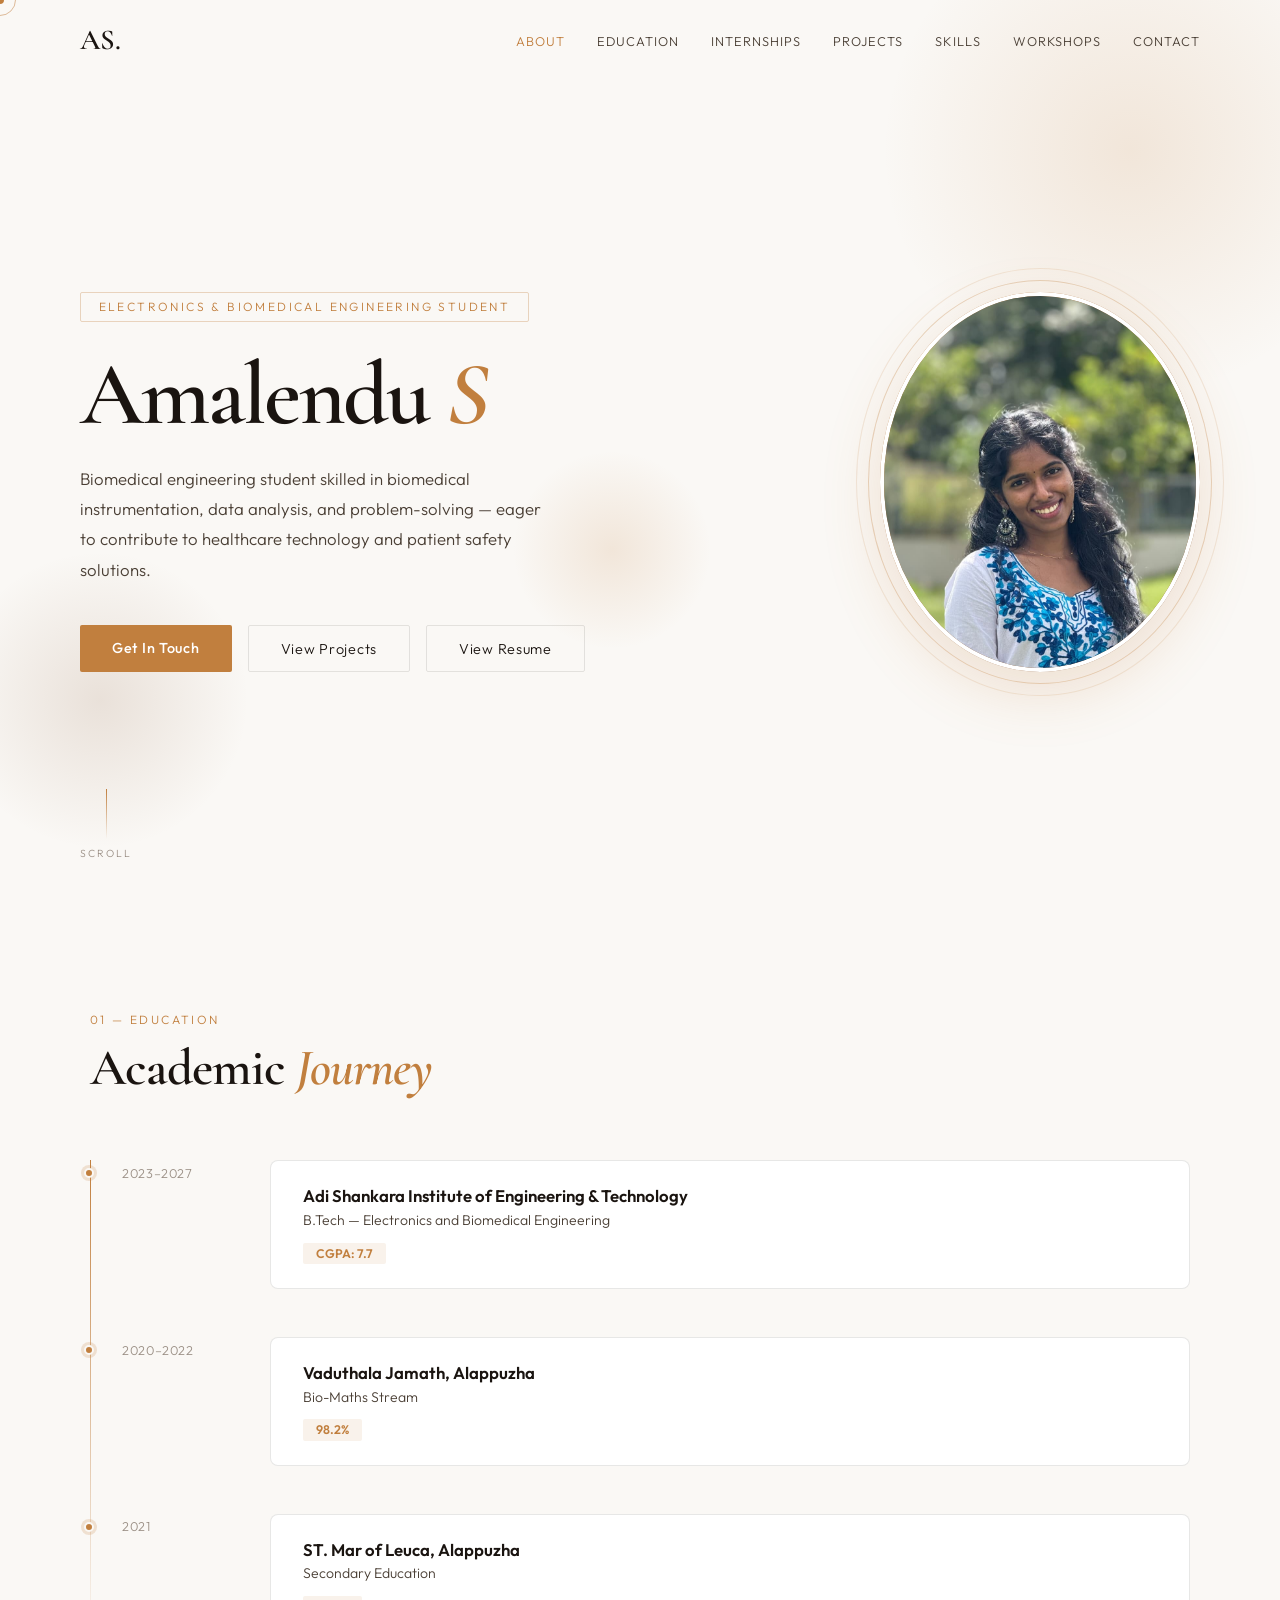
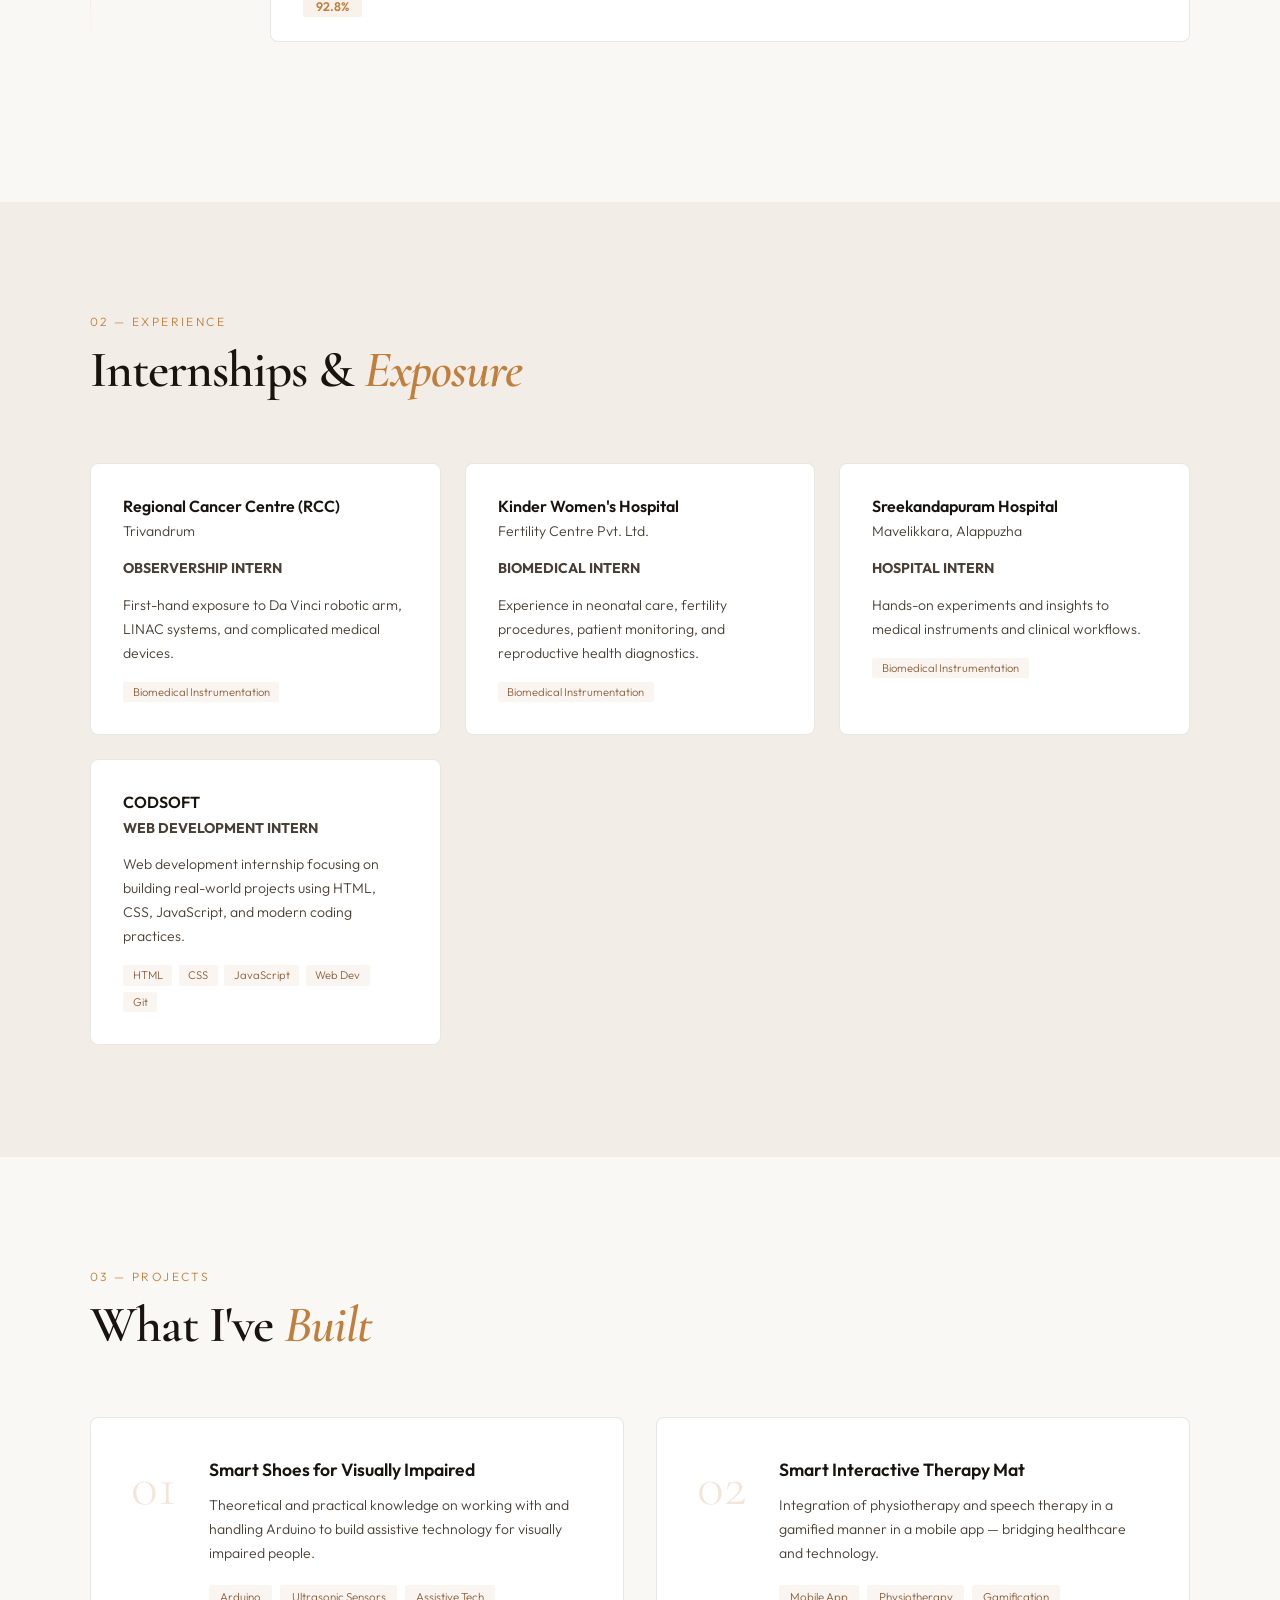
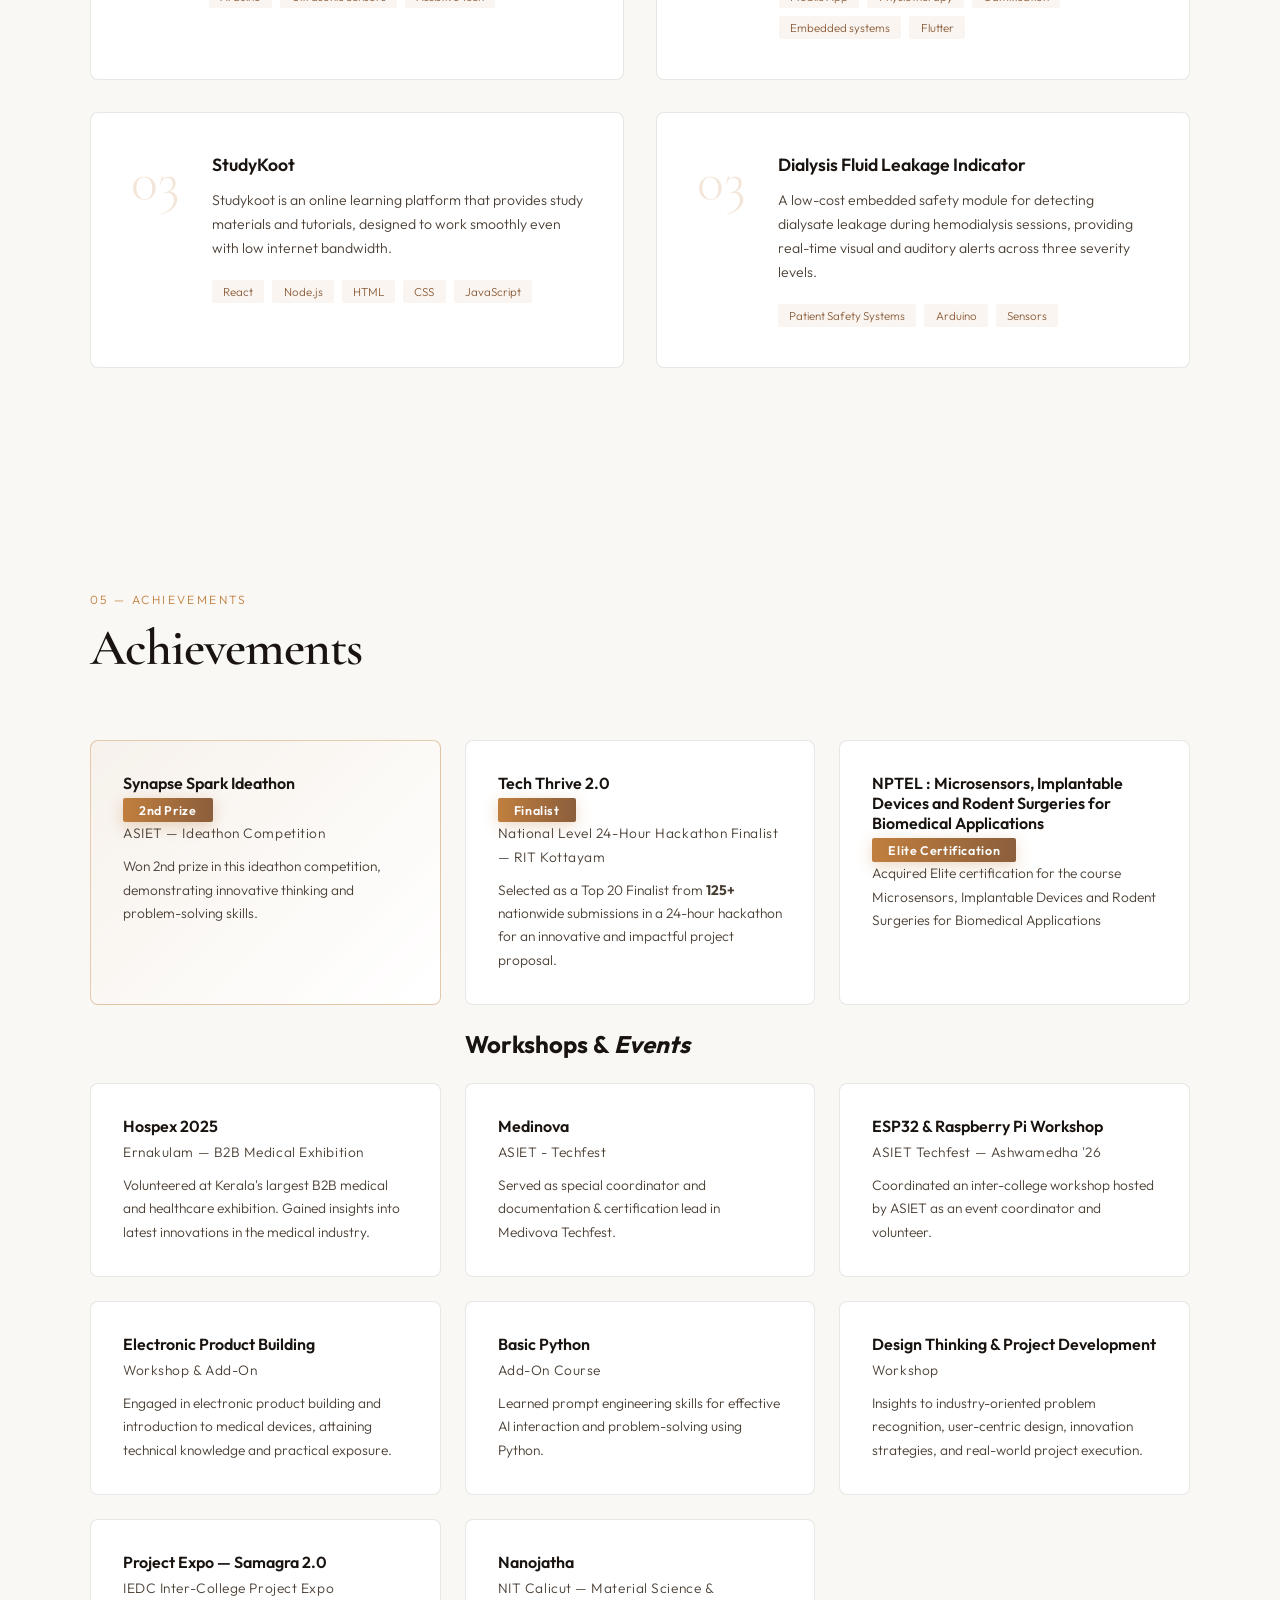
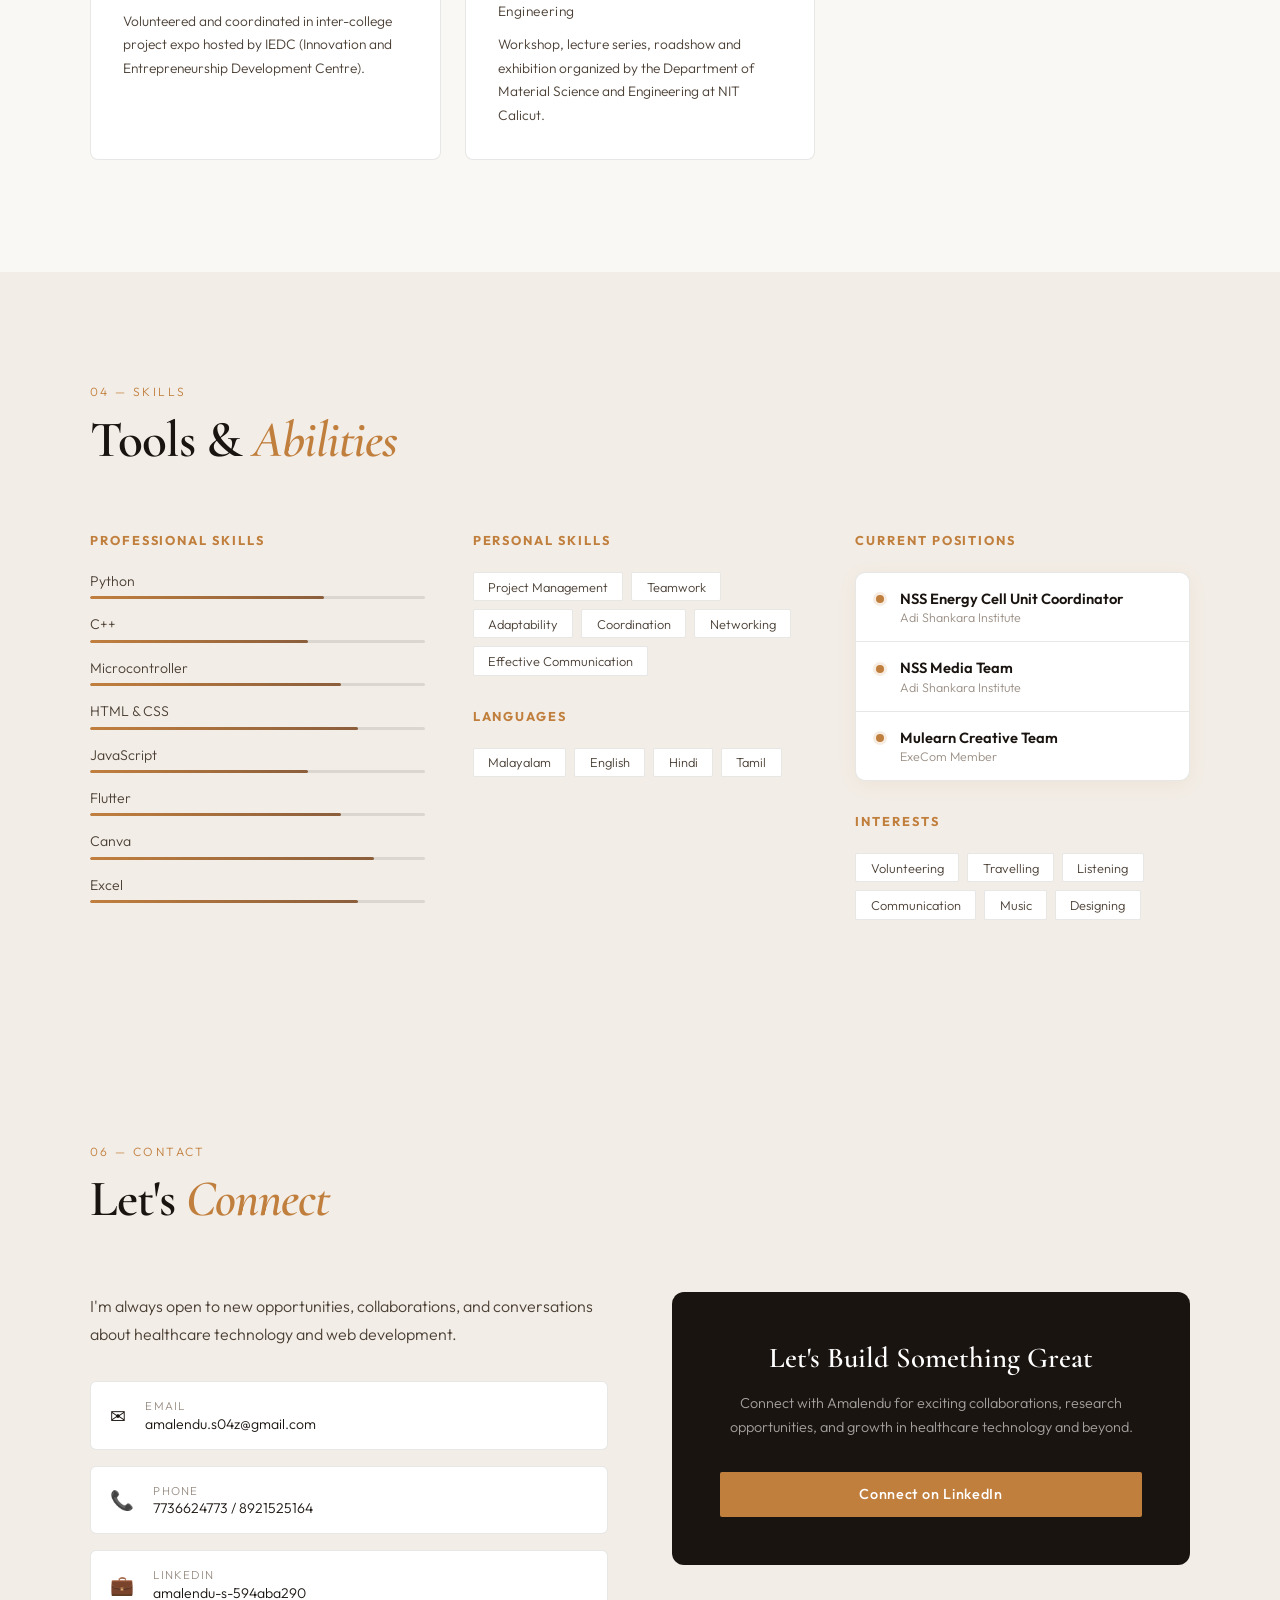
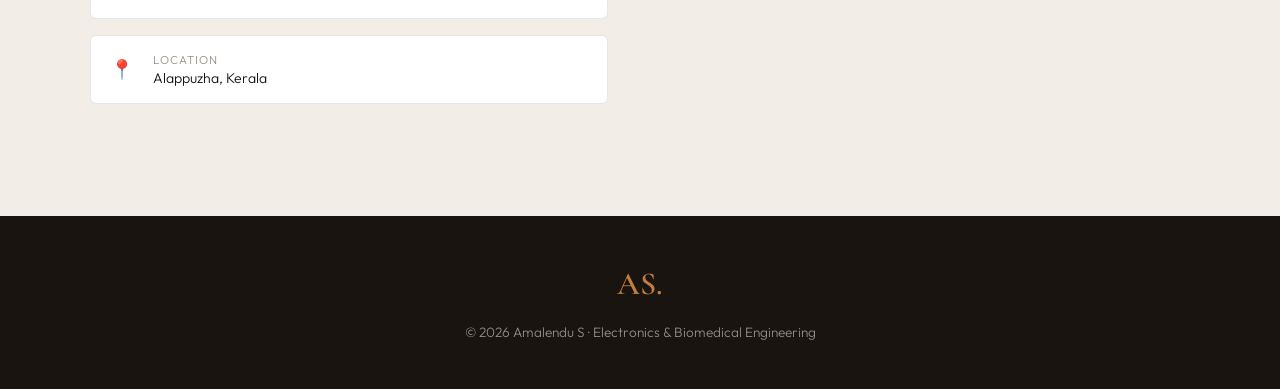
==== portfolio.html @ 52ba850c "Update portfolio.html" ====
<!doctype html>
<html lang="en">
  <head>
    <meta charset="UTF-8" />
    <meta name="viewport" content="width=device-width, initial-scale=1.0" />
    <title>Amalendu S | Portfolio</title>
    <link
      href="https://fonts.googleapis.com/css2?family=Cormorant+Garamond:ital,wght@0,300;0,600;1,300&family=Outfit:wght@300;400;500;600&display=swap"
      rel="stylesheet"
    />
    <link rel="stylesheet" href="portfolio.css" />
  </head>
  <body>
    <div class="cursor" id="cursor"></div>
    <div class="cursor-follower" id="cursor-follower"></div>

    <nav id="nav">
      <div class="nav-logo">AS.</div>
      <ul class="nav-links">
        <li><a href="#about">About</a></li>
        <li><a href="#education">Education</a></li>
        <li><a href="#internships">Internships</a></li>
        <li><a href="#projects">Projects</a></li>
        <li><a href="#skills">Skills</a></li>
        <li><a href="#workshops">Workshops</a></li>
        <li><a href="#contact">Contact</a></li>
      </ul>
      <div class="nav-toggle" id="nav-toggle">
        <span></span><span></span><span></span>
      </div>
    </nav>

    <section class="hero" id="about">
      <div class="hero-bg">
        <div class="hero-circle c1"></div>
        <div class="hero-circle c2"></div>
        <div class="hero-circle c3"></div>
      </div>
      <div class="hero-content">
        <div class="hero-tag reveal">
          Electronics & Biomedical Engineering Student
        </div>
        <h1 class="hero-name reveal">
          <span>Amalendu</span>
          <em>S</em>
        </h1>
        <p class="hero-bio reveal">
          Biomedical engineering student skilled in biomedical instrumentation,
          data analysis, and problem-solving — eager to contribute to healthcare
          technology and patient safety solutions.
        </p>
        <div class="hero-btns reveal">
          <a href="#contact" class="btn-primary">Get In Touch</a>
          <a href="#projects" class="btn-outline">View Projects</a>
          <a href="resume.pdf" target="_blank" class="btn-outline"
            >View Resume</a
          >
        </div>
      </div>
      <div class="hero-image reveal">
        <div class="image-ring"></div>
        <div class="image-ring ring2"></div>
        <img
          src="amalu.jpg"
          alt="Amalendu S"
          onerror="this.style.display = 'none'"
        />
        <div class="image-placeholder">AS</div>
      </div>
      <div class="scroll-hint">
        <div class="scroll-line"></div>
        <span>scroll</span>
      </div>
    </section>

    <section class="section" id="education">
      <div class="section-inner">
        <div class="section-header reveal">
          <span class="section-tag">01 — Education</span>
          <h2>Academic <em>Journey</em></h2>
        </div>
        <div class="timeline">
          <div class="timeline-item reveal">
            <div class="timeline-year">2023–2027</div>
            <div class="timeline-card">
              <h3>Adi Shankara Institute of Engineering & Technology</h3>
              <p class="timeline-sub">
                B.Tech — Electronics and Biomedical Engineering
              </p>
              <div class="timeline-badge">CGPA: 7.7</div>
            </div>
          </div>
          <div class="timeline-item reveal">
            <div class="timeline-year">2020–2022</div>
            <div class="timeline-card">
              <h3>Vaduthala Jamath, Alappuzha</h3>
              <p class="timeline-sub">Bio-Maths Stream</p>
              <div class="timeline-badge">98.2%</div>
            </div>
          </div>
          <div class="timeline-item reveal">
            <div class="timeline-year">2021</div>
            <div class="timeline-card">
              <h3>ST. Mar of Leuca, Alappuzha</h3>
              <p class="timeline-sub">Secondary Education</p>
              <div class="timeline-badge">92.8%</div>
            </div>
          </div>
        </div>
      </div>
    </section>

    <section class="section section-alt" id="internships">
      <div class="section-inner">
        <div class="section-header reveal">
          <span class="section-tag">02 — Experience</span>
          <h2>Internships & <em>Exposure</em></h2>
        </div>
        <div class="cards-grid">
          <div class="card reveal">
            <h3>Regional Cancer Centre (RCC)</h3>
            <p class="card-loc">Trivandrum</p>
            <p class="card-loc"><b>OBSERVERSHIP INTERN</b></p>
            <p>
              First-hand exposure to Da Vinci robotic arm, LINAC systems, and
              complicated medical devices.
            </p>
            <div class="card-tags">
              <span>Biomedical Instrumentation</span>
            </div>
          </div>
          <div class="card reveal">
            <h3>Kinder Women's Hospital</h3>
            <p class="card-loc">Fertility Centre Pvt. Ltd.</p>
            <p class="card-loc"><b>BIOMEDICAL INTERN</b></p>
            <p>
              Experience in neonatal care, fertility procedures, patient
              monitoring, and reproductive health diagnostics.
            </p>
            <div class="card-tags">
              <span>Biomedical Instrumentation</span>
            </div>
          </div>
          <div class="card reveal">
            <h3>Sreekandapuram Hospital</h3>
            <p class="card-loc">Mavelikkara, Alappuzha</p>
            <p class="card-loc"><b>HOSPITAL INTERN</b></p>
            <p>
              Hands-on experiments and insights to medical instruments and
              clinical workflows.
            </p>
            <div class="card-tags">
              <span>Biomedical Instrumentation</span>
            </div>
          </div>
          <div class="card reveal">
            <h3>CODSOFT</h3>
            <p class="card-loc"><b>WEB DEVELOPMENT INTERN</b></p>
            <p>
              Web development internship focusing on building real-world
              projects using HTML, CSS, JavaScript, and modern coding practices.
            </p>
            <div class="card-tags">
              <span>HTML</span>
              <span>CSS</span>
              <span>JavaScript</span>
              <span>Web Dev</span>
              <span>Git</span>
            </div>
          </div>
        </div>
      </div>
    </section>

    <section class="section" id="projects">
      <div class="section-inner">
        <div class="section-header reveal">
          <span class="section-tag">03 — Projects</span>
          <h2>What I've <em>Built</em></h2>
        </div>
        <div class="projects-grid">
          <div class="project-card reveal">
            <div class="project-number">01</div>
            <div class="project-content">
              <h3>Smart Shoes for Visually Impaired</h3>
              <p>
                Theoretical and practical knowledge on working with and handling
                Arduino to build assistive technology for visually impaired
                people.
              </p>
              <div class="project-tags">
                <span>Arduino</span>
                <span>Ultrasonic Sensors</span>
                <span>Assistive Tech</span>
              </div>
            </div>
          </div>
          <div class="project-card reveal">
            <div class="project-number">02</div>
            <div class="project-content">
              <h3>Smart Interactive Therapy Mat</h3>
              <p>
                Integration of physiotherapy and speech therapy in a gamified
                manner in a mobile app — bridging healthcare and technology.
              </p>
              <div class="project-tags">
                <span>Mobile App</span>
                <span>Physiotherapy</span>
                <span>Gamification</span>
                <span>Embedded systems</span>
                <span>Flutter</span>
              </div>
            </div>
          </div>
          <div class="project-card reveal">
            <div class="project-number">03</div>
            <div class="project-content">
              <h3>StudyKoot</h3>
              <p>
                Studykoot is an online learning platform that provides study materials 
                and tutorials, designed to work smoothly even with low internet bandwidth.
              </p>
              <div class="project-tags">
                <span>React</span>
                <span>Node.js</span>
                <span>HTML</span>
                <span>CSS</span>
                <span>JavaScript</span>
              </div>
            </div>
          </div>
          <div class="project-card reveal">
            <div class="project-number">03</div>
            <div class="project-content">
              <h3>Dialysis Fluid Leakage Indicator</h3>
              <p>
                 A low-cost embedded safety module for detecting dialysate leakage during hemodialysis sessions, providing real-time visual and auditory alerts across three severity levels.
              </p>
              <div class="project-tags">
                <span>Patient Safety Systems</span>
                <span>Arduino</span>
                <span>Sensors</span>
              </div>
            </div>
          </div>
        </div>
      </div>
    </section>

        


  

    <section class="section" id="workshops">
      <div class="section-inner">
        <div class="section-header reveal">
          <span class="section-tag">05 — Achievements</span>
          <h2>Achievements</em></h2>
        </div>
        <div class="workshop-grid">
          <div class="workshop-card achievement reveal">
            <div class="workshop-content">
              <h3>Synapse Spark Ideathon</h3>
              <div class="workshop-badge">2nd Prize</div>
              <p class="workshop-org">ASIET — Ideathon Competition</p>
              <p>
                Won 2nd prize in this ideathon competition, demonstrating
                innovative thinking and problem-solving skills.
              </p>
            </div>
          </div>

          <div class="workshop-card reveal">
            <div class="workshop-content">
              <h3>Tech Thrive 2.0</h3>
              <div class="workshop-badge">Finalist</div>
              <p class="workshop-org">National Level 24-Hour Hackathon Finalist— RIT Kottayam</p>
              <p>
                Selected as a Top 20 Finalist from <b>125+</b> nationwide submissions in 
                a 24-hour hackathon for an innovative and impactful project proposal.
              </p>
            </div>
          </div>

          <div class="workshop-card reveal">
            <div class="workshop-content">
              <h3>NPTEL : Microsensors, Implantable Devices and Rodent Surgeries for Biomedical Applications</h3>
              <div class="workshop-badge">Elite Certification</div>
              <p>
               Acquired Elite certification for the course Microsensors, Implantable Devices and Rodent Surgeries for Biomedical Applications
              </p>
            </div>
          </div>
<p>
    <h2>Workshops & <em>Events</em></h2>
 </p>
          

          <div class="workshop-card reveal">
            <div class="workshop-content">
              <h3>Hospex 2025</h3>
              <p class="workshop-org">Ernakulam — B2B Medical Exhibition</p>
              <p>
                Volunteered at Kerala's largest B2B medical and healthcare
                exhibition. Gained insights into latest innovations in the
                medical industry.
              </p>
            </div>
          </div>

          <div class="workshop-card reveal">
            <div class="workshop-content">
              <h3>Medinova</h3>
              <p class="workshop-org">ASIET - Techfest</p>
              <p>
                Served as special coordinator and documentation & certification lead in Medivova Techfest.
              </p>
            </div>
          </div>
          
          <div class="workshop-card reveal">
            <div class="workshop-content">
              <h3>ESP32 & Raspberry Pi Workshop</h3>
              <p class="workshop-org">ASIET Techfest — Ashwamedha '26</p>
              <p>
                Coordinated an inter-college workshop hosted by ASIET as an
                event coordinator and volunteer.
              </p>
            </div>
          </div>

          <div class="workshop-card reveal">
            <div class="workshop-content">
              <h3>Electronic Product Building</h3>
              <p class="workshop-org">Workshop & Add-On</p>
              <p>
                Engaged in electronic product building and introduction to
                medical devices, attaining technical knowledge and practical
                exposure.
              </p>
            </div>
          </div>

          <div class="workshop-card reveal">
            <div class="workshop-content">
              <h3>Basic Python</h3>
              <p class="workshop-org">Add-On Course</p>
              <p>
                Learned prompt engineering skills for effective AI interaction
                and problem-solving using Python.
              </p>
            </div>
          </div>

          <div class="workshop-card reveal">
            <div class="workshop-content">
              <h3>Design Thinking & Project Development</h3>
              <p class="workshop-org">Workshop</p>
              <p>
                Insights to industry-oriented problem recognition, user-centric
                design, innovation strategies, and real-world project execution.
              </p>
            </div>
          </div>

          <div class="workshop-card reveal">
            <div class="workshop-content">
              <h3>Project Expo — Samagra 2.0</h3>
              <p class="workshop-org">IEDC Inter-College Project Expo</p>
              <p>
                Volunteered and coordinated in inter-college project expo hosted
                by IEDC (Innovation and Entrepreneurship Development Centre).
              </p>
            </div>
          </div>

          <div class="workshop-card reveal">
            <div class="workshop-content">
              <h3>Nanojatha</h3>
              <p class="workshop-org">
                NIT Calicut — Material Science & Engineering
              </p>
              <p>
                Workshop, lecture series, roadshow and exhibition organized by
                the Department of Material Science and Engineering at NIT
                Calicut.
              </p>
            </div>
          </div>
        </div>
      </div>
    </section>


      <section class="section section-alt" id="skills">
      <div class="section-inner">
        <div class="section-header reveal">
          <span class="section-tag">04 — Skills</span>
          <h2>Tools & <em>Abilities</em></h2>
        </div>
        <div class="skills-layout">
          <div class="skills-col reveal">
            <h4>Professional Skills</h4>
            <div class="skill-items">
              <div class="skill-item">
                <span>Python</span>
                <div class="skill-bar">
                  <div class="skill-fill" style="--w: 70%"></div>
                </div>
              </div>
              <div class="skill-item">
                <span>C++</span>
                <div class="skill-bar">
                  <div class="skill-fill" style="--w: 65%"></div>
                </div>
              </div>
              <div class="skill-item">
                <span>Microcontroller</span>
                <div class="skill-bar">
                  <div class="skill-fill" style="--w: 75%"></div>
                </div>
              </div>
              <div class="skill-item">
                <span>HTML & CSS</span>
                <div class="skill-bar">
                  <div class="skill-fill" style="--w: 80%"></div>
                </div>
              </div>
              <div class="skill-item">
                <span>JavaScript</span>
                <div class="skill-bar">
                  <div class="skill-fill" style="--w: 65%"></div>
                </div>
              </div>
              <div class="skill-item">
                <span>Flutter</span>
                <div class="skill-bar">
                  <div class="skill-fill" style="--w: 75%"></div>
                </div>
              </div>
              <div class="skill-item">
                <span>Canva</span>
                <div class="skill-bar">
                  <div class="skill-fill" style="--w: 85%"></div>
                </div>
              </div>
              <div class="skill-item">
                <span>Excel</span>
                <div class="skill-bar">
                  <div class="skill-fill" style="--w: 80%"></div>
                </div>
              </div>
            </div>
          </div>
          <div class="skills-col reveal">
            <h4>Personal Skills</h4>
            <div class="skill-tags">
              <span>Project Management</span>
              <span>Teamwork</span>
              <span>Adaptability</span>
              <span>Coordination</span>
              <span>Networking</span>
              <span>Effective Communication</span>
            </div>
            <h4 style="margin-top: 2rem">Languages</h4>
            <div class="skill-tags">
              <span>Malayalam</span>
              <span>English</span>
              <span>Hindi</span>
              <span>Tamil</span>
            </div>
          </div>
          <div class="skills-col reveal">
            <h4>Current Positions</h4>
            <div class="positions-list">
              <div class="position-item">
                <div class="position-dot"></div>
                <div class="position-text">
                  <strong>NSS Energy Cell Unit Coordinator</strong>
                  <p>Adi Shankara Institute</p>
                </div>
              </div>
              <div class="position-item">
                <div class="position-dot"></div>
                <div class="position-text">
                  <strong>NSS Media Team</strong>
                  <p>Adi Shankara Institute</p>
                </div>
              </div>
              <div class="position-item">
                <div class="position-dot"></div>
                <div class="position-text">
                  <strong>Mulearn Creative Team</strong>
                  <p>ExeCom Member</p>
                </div>
              </div>
            </div>
            <h4 style="margin-top: 2rem">Interests</h4>
            <div class="skill-tags">
              <span>Volunteering</span>
              <span>Travelling</span>
              <span>Listening</span>
              <span>Communication</span>
              <span>Music</span>
              <span>Designing</span>
            </div>
          </div>
        </div>
      </div>
    </section>

    <section class="section section-alt" id="contact">
      <div class="section-inner">
        <div class="section-header reveal">
          <span class="section-tag">06 — Contact</span>
          <h2>Let's <em>Connect</em></h2>
        </div>
        <div class="contact-grid">
          <div class="contact-info reveal">
            <p class="contact-intro">
              I'm always open to new opportunities, collaborations, and
              conversations about healthcare technology and web development.
            </p>
            <div class="contact-items">
              <a href="mailto:amalendu.s04z@gmail.com" class="contact-item">
                <div class="contact-icon">✉</div>
                <div>
                  <span class="contact-label">Email</span>
                  <span class="contact-value">amalendu.s04z@gmail.com</span>
                </div>
              </a>
              <a href="tel:7736624773" class="contact-item">
                <div class="contact-icon">📞</div>
                <div>
                  <span class="contact-label">Phone</span>
                  <span class="contact-value">7736624773 / 8921525164</span>
                </div>
              </a>
              <a
                href="https://www.linkedin.com/in/amalendu-s-594aba290"
                target="_blank"
                class="contact-item"
              >
                <div class="contact-icon">💼</div>
                <div>
                  <span class="contact-label">LinkedIn</span>
                  <span class="contact-value">amalendu-s-594aba290</span>
                </div>
              </a>
              <div class="contact-item">
                <div class="contact-icon">📍</div>
                <div>
                  <span class="contact-label">Location</span>
                  <span class="contact-value">Alappuzha, Kerala</span>
                </div>
              </div>
            </div>
          </div>
          <div class="contact-cta reveal">
            <div class="cta-box">
              <h3>Let's Build Something Great</h3>
              <p>
                Connect with Amalendu for exciting collaborations, research
                opportunities, and growth in healthcare technology and beyond.
              </p>
              <a
                href="https://www.linkedin.com/in/amalendu-s-594aba290"
                target="_blank"
                class="btn-primary cta-btn"
                >Connect on LinkedIn</a
              >
            </div>
          </div>
        </div>
      </div>
    </section>

    <footer>
      <div class="footer-inner">
        <div class="footer-logo">AS.</div>
        <p>© 2026 Amalendu S · Electronics & Biomedical Engineering</p>
      </div>
    </footer>

    <script src="portfolio.js"></script>
  </body>
</html>
---- portfolio.css ----
*,
*::before,
*::after {
  margin: 0;
  padding: 0;
  box-sizing: border-box;
}

:root {
  --bg: #faf8f5;
  --bg-alt: #f2ede6;
  --dark: #1a1410;
  --mid: #4a3f35;
  --muted: #9a8f85;
  --accent: #c17f3e;
  --accent2: #8b5e3c;
  --border: rgba(26, 20, 16, 0.1);
  --white: #ffffff;
}

html {
  scroll-behavior: smooth;
}

body {
  background: var(--bg);
  color: var(--dark);
  font-family: "Outfit", sans-serif;
  font-weight: 300;
  overflow-x: hidden;
  cursor: none;
}

.cursor {
  width: 8px;
  height: 8px;
  background: var(--accent);
  border-radius: 50%;
  position: fixed;
  pointer-events: none;
  z-index: 9999;
  transform: translate(-50%, -50%);
  transition: transform 0.1s;
}

.cursor-follower {
  width: 32px;
  height: 32px;
  border: 1px solid var(--accent);
  border-radius: 50%;
  position: fixed;
  pointer-events: none;
  z-index: 9998;
  transform: translate(-50%, -50%);
  transition: all 0.15s ease;
  opacity: 0.5;
}

nav {
  position: fixed;
  top: 0;
  left: 0;
  right: 0;
  z-index: 100;
  display: flex;
  align-items: center;
  justify-content: space-between;
  padding: 1.4rem 5rem;
  transition:
    background 0.4s,
    box-shadow 0.4s;
}

nav.scrolled {
  background: rgba(250, 248, 245, 0.92);
  backdrop-filter: blur(16px);
  box-shadow: 0 1px 0 var(--border);
}

.nav-logo {
  font-family: "Cormorant Garamond", serif;
  font-size: 1.8rem;
  font-weight: 600;
  color: var(--dark);
}

.nav-links {
  list-style: none;
  display: flex;
  gap: 2rem;
}

.nav-links a {
  text-decoration: none;
  color: var(--mid);
  font-size: 0.8rem;
  letter-spacing: 0.08em;
  text-transform: uppercase;
  position: relative;
  transition: color 0.3s;
}

.nav-links a::after {
  content: "";
  position: absolute;
  bottom: -3px;
  left: 0;
  width: 0;
  height: 1px;
  background: var(--accent);
  transition: width 0.3s ease;
}

.nav-links a:hover {
  color: var(--accent);
}
.nav-links a:hover::after {
  width: 100%;
}

.nav-toggle {
  display: none;
  flex-direction: column;
  gap: 5px;
  cursor: pointer;
}
.nav-toggle span {
  width: 24px;
  height: 1.5px;
  background: var(--dark);
  display: block;
  transition: all 0.3s;
}

.hero {
  min-height: 100vh;
  display: flex;
  align-items: center;
  padding: 8rem 5rem 4rem;
  position: relative;
  overflow: hidden;
  gap: 4rem;
}

.hero-bg {
  position: absolute;
  inset: 0;
  pointer-events: none;
}
.hero-circle {
  position: absolute;
  border-radius: 50%;
  opacity: 0.15;
}

.c1 {
  width: 500px;
  height: 500px;
  background: radial-gradient(circle, var(--accent) 0%, transparent 70%);
  top: -100px;
  right: -100px;
  animation: floatA 8s ease-in-out infinite;
}

.c2 {
  width: 300px;
  height: 300px;
  background: radial-gradient(circle, var(--accent2) 0%, transparent 70%);
  bottom: 50px;
  left: -50px;
  animation: floatB 10s ease-in-out infinite;
}

.c3 {
  width: 200px;
  height: 200px;
  background: radial-gradient(circle, var(--accent) 0%, transparent 70%);
  top: 50%;
  left: 40%;
  animation: floatA 12s ease-in-out infinite reverse;
}

.hero-content {
  flex: 1;
  z-index: 1;
}

.hero-tag {
  display: inline-block;
  font-size: 0.75rem;
  letter-spacing: 0.2em;
  text-transform: uppercase;
  color: var(--accent);
  border: 1px solid rgba(193, 127, 62, 0.3);
  padding: 0.4rem 1.1rem;
  border-radius: 2px;
  margin-bottom: 1.8rem;
}

.hero-name {
  font-family: "Cormorant Garamond", serif;
  font-size: clamp(3.5rem, 7vw, 6.5rem);
  font-weight: 600;
  line-height: 1;
  letter-spacing: -0.03em;
  margin-bottom: 1.5rem;
}

.hero-name em {
  font-style: italic;
  color: var(--accent);
}

.hero-bio {
  font-size: 1.05rem;
  color: var(--mid);
  line-height: 1.8;
  max-width: 480px;
  margin-bottom: 2.5rem;
}

.hero-btns {
  display: flex;
  gap: 1rem;
  flex-wrap: wrap;
}

.btn-primary {
  background: var(--accent);
  color: var(--white);
  text-decoration: none;
  padding: 0.85rem 2rem;
  border-radius: 2px;
  font-size: 0.9rem;
  font-weight: 500;
  letter-spacing: 0.05em;
  transition:
    transform 0.2s,
    background 0.2s;
  display: inline-block;
}

.btn-primary:hover {
  background: var(--accent2);
  transform: translateY(-2px);
}

.btn-outline {
  border: 1px solid var(--border);
  color: var(--dark);
  text-decoration: none;
  padding: 0.85rem 2rem;
  border-radius: 2px;
  font-size: 0.9rem;
  letter-spacing: 0.05em;
  transition:
    border-color 0.2s,
    transform 0.2s,
    color 0.2s;
  display: inline-block;
}

.btn-outline:hover {
  border-color: var(--accent);
  color: var(--accent);
  transform: translateY(-2px);
}

.cta-btn {
  width: 100%;
  text-align: center;
}

.hero-image {
  flex: 0 0 320px;
  height: 380px;
  position: relative;
  z-index: 1;
}

.image-ring {
  position: absolute;
  inset: -12px;
  border-radius: 50%;
  border: 1px solid rgba(193, 127, 62, 0.3);
  animation: spin 20s linear infinite;
}

.ring2 {
  inset: -24px;
  border-color: rgba(193, 127, 62, 0.15);
  animation: spin 30s linear infinite reverse;
}

.hero-image img {
  width: 100%;
  height: 100%;
  object-fit: cover;
  border-radius: 50%;
  position: relative;
  z-index: 1;
  border: 4px solid var(--white);
  box-shadow: 0 20px 60px rgba(193, 127, 62, 0.2);
}

.image-placeholder {
  position: absolute;
  inset: 0;
  border-radius: 50%;
  background: linear-gradient(135deg, var(--accent), var(--accent2));
  display: flex;
  align-items: center;
  justify-content: center;
  font-family: "Cormorant Garamond", serif;
  font-size: 4rem;
  font-weight: 600;
  color: white;
  z-index: 0;
}

.scroll-hint {
  position: absolute;
  bottom: 2.5rem;
  left: 5rem;
  display: flex;
  flex-direction: column;
  align-items: center;
  gap: 0.5rem;
  animation: fadeIn 1s 1.5s both;
}

.scroll-line {
  width: 1px;
  height: 50px;
  background: linear-gradient(180deg, var(--accent), transparent);
  animation: scrollDown 2s ease-in-out infinite;
}

.scroll-hint span {
  font-size: 0.65rem;
  letter-spacing: 0.2em;
  text-transform: uppercase;
  color: var(--muted);
}

.section {
  padding: 7rem 5rem;
}
.section-alt {
  background: var(--bg-alt);
}
.section-inner {
  max-width: 1100px;
  margin: 0 auto;
}
.section-header {
  margin-bottom: 4rem;
}

.section-tag {
  font-size: 0.75rem;
  letter-spacing: 0.2em;
  text-transform: uppercase;
  color: var(--accent);
  display: block;
  margin-bottom: 0.8rem;
}

.section-header h2 {
  font-family: "Cormorant Garamond", serif;
  font-size: clamp(2.2rem, 4vw, 3.2rem);
  font-weight: 600;
  line-height: 1.1;
  letter-spacing: -0.02em;
}

.section-header h2 em {
  font-style: italic;
  color: var(--accent);
}

/* ── TIMELINE ── */
.timeline {
  position: relative;
  padding-left: 2rem;
}

.timeline::before {
  content: "";
  position: absolute;
  left: 0;
  top: 0;
  bottom: 0;
  width: 1px;
  background: linear-gradient(180deg, var(--accent), transparent);
}

.timeline-item {
  display: flex;
  gap: 3rem;
  margin-bottom: 3rem;
  position: relative;
}

.timeline-item::before {
  content: "";
  position: absolute;
  left: -2.35rem;
  top: 0.5rem;
  width: 10px;
  height: 10px;
  border-radius: 50%;
  background: var(--accent);
  border: 2px solid var(--bg);
  box-shadow: 0 0 0 3px rgba(193, 127, 62, 0.2);
}

.timeline-year {
  flex: 0 0 100px;
  font-size: 0.8rem;
  color: var(--muted);
  letter-spacing: 0.05em;
  padding-top: 0.3rem;
}

.timeline-card {
  flex: 1;
  background: var(--white);
  border: 1px solid var(--border);
  border-radius: 8px;
  padding: 1.5rem 2rem;
  transition:
    transform 0.3s,
    box-shadow 0.3s;
}

.timeline-card:hover {
  transform: translateX(6px);
  box-shadow: 0 8px 30px rgba(193, 127, 62, 0.1);
}
.timeline-card h3 {
  font-size: 1.05rem;
  font-weight: 600;
  margin-bottom: 0.3rem;
}
.timeline-sub {
  font-size: 0.88rem;
  color: var(--mid);
  margin-bottom: 0.8rem;
}

.timeline-badge {
  display: inline-block;
  background: rgba(193, 127, 62, 0.1);
  color: var(--accent);
  font-size: 0.78rem;
  font-weight: 600;
  padding: 0.2rem 0.8rem;
  border-radius: 2px;
}

/* ── INTERNSHIP CARDS ── */
.cards-grid {
  display: grid;
  grid-template-columns: repeat(3, 1fr);
  gap: 1.5rem;
}

.card {
  background: var(--white);
  border: 1px solid var(--border);
  border-radius: 8px;
  padding: 2rem;
  transition:
    transform 0.3s,
    box-shadow 0.3s;
  position: relative;
  overflow: hidden;
}

.card::before {
  content: "";
  position: absolute;
  bottom: 0;
  left: 0;
  right: 0;
  height: 3px;
  background: linear-gradient(90deg, var(--accent), var(--accent2));
  transform: scaleX(0);
  transform-origin: left;
  transition: transform 0.4s ease;
}

.card:hover {
  transform: translateY(-6px);
  box-shadow: 0 16px 40px rgba(193, 127, 62, 0.12);
}
.card:hover::before {
  transform: scaleX(1);
}

.card h3 {
  font-size: 1rem;
  font-weight: 600;
  margin-bottom: 0.3rem;
}
.card-loc {
  font-size: 0.8rem;
  color: var(--accent);
  margin-bottom: 0.8rem;
}
.card p {
  font-size: 0.88rem;
  color: var(--mid);
  line-height: 1.7;
}

.card-tags {
  display: flex;
  flex-wrap: wrap;
  gap: 0.4rem;
  margin-top: 1rem;
}
.card-tags span {
  font-size: 0.7rem;
  background: rgba(193, 127, 62, 0.08);
  color: var(--accent2);
  padding: 0.2rem 0.6rem;
  border-radius: 2px;
}

/* ── PROJECTS ── */
.projects-grid {
  display: grid;
  grid-template-columns: repeat(2, 1fr);
  gap: 2rem;
}

.project-card {
  border: 1px solid var(--border);
  border-radius: 8px;
  padding: 2.5rem;
  background: var(--white);
  display: flex;
  gap: 2rem;
  transition:
    transform 0.3s,
    box-shadow 0.3s;
  position: relative;
  overflow: hidden;
}

.project-card::after {
  content: "";
  position: absolute;
  top: 0;
  left: 0;
  right: 0;
  height: 2px;
  background: linear-gradient(90deg, var(--accent), var(--accent2));
  transform: scaleX(0);
  transform-origin: left;
  transition: transform 0.4s;
}

.project-card:hover {
  transform: translateY(-4px);
  box-shadow: 0 16px 40px rgba(193, 127, 62, 0.1);
}
.project-card:hover::after {
  transform: scaleX(1);
}

.project-number {
  font-family: "Cormorant Garamond", serif;
  font-size: 3.5rem;
  font-weight: 300;
  color: rgba(193, 127, 62, 0.2);
  line-height: 1;
  flex-shrink: 0;
}

.project-content h3 {
  font-size: 1.1rem;
  font-weight: 600;
  margin-bottom: 0.8rem;
}
.project-content p {
  font-size: 0.88rem;
  color: var(--mid);
  line-height: 1.7;
  margin-bottom: 1.2rem;
}

.project-tags {
  display: flex;
  gap: 0.5rem;
  flex-wrap: wrap;
}
.project-tags span {
  font-size: 0.72rem;
  background: rgba(193, 127, 62, 0.08);
  color: var(--accent2);
  padding: 0.25rem 0.7rem;
  border-radius: 2px;
}

/* ── SKILLS ── */
.skills-layout {
  display: grid;
  grid-template-columns: repeat(3, 1fr);
  gap: 3rem;
}

.skills-col h4 {
  font-size: 0.8rem;
  letter-spacing: 0.15em;
  text-transform: uppercase;
  color: var(--accent);
  margin-bottom: 1.5rem;
}

.skill-item {
  margin-bottom: 1rem;
}
.skill-item span {
  font-size: 0.88rem;
  color: var(--mid);
  display: block;
  margin-bottom: 0.4rem;
}
.skill-bar {
  height: 3px;
  background: var(--border);
  border-radius: 2px;
  overflow: hidden;
}

.skill-fill {
  height: 100%;
  width: 0;
  background: linear-gradient(90deg, var(--accent), var(--accent2));
  border-radius: 2px;
  transition: width 1.2s cubic-bezier(0.16, 1, 0.3, 1);
}

.skill-fill.animated {
  width: var(--w);
}

.skill-tags {
  display: flex;
  flex-wrap: wrap;
  gap: 0.5rem;
}
.skill-tags span {
  font-size: 0.8rem;
  background: var(--white);
  border: 1px solid var(--border);
  color: var(--mid);
  padding: 0.35rem 0.9rem;
  border-radius: 2px;
  transition:
    border-color 0.2s,
    color 0.2s;
}
.skill-tags span:hover {
  border-color: var(--accent);
  color: var(--accent);
}

/* ── CURRENT POSITIONS ── */
.positions-list {
  display: flex;
  flex-direction: column;
  gap: 0;
  background: var(--white);
  border: 1px solid var(--border);
  border-radius: 10px;
  overflow: hidden;
  box-shadow: 0 4px 20px rgba(193, 127, 62, 0.07);
}

.position-item {
  display: flex;
  align-items: flex-start;
  gap: 1rem;
  padding: 1rem 1.2rem;
  border-bottom: 1px solid var(--border);
  transition: background 0.2s;
}

.position-item:last-child {
  border-bottom: none;
}
.position-item:hover {
  background: rgba(193, 127, 62, 0.04);
}

.position-dot {
  width: 8px;
  height: 8px;
  border-radius: 50%;
  background: var(--accent);
  flex-shrink: 0;
  margin-top: 0.4rem;
  box-shadow: 0 0 0 3px rgba(193, 127, 62, 0.15);
}

.position-text strong {
  font-size: 0.92rem;
  font-weight: 600;
  display: block;
  color: var(--dark);
}

.position-text p {
  font-size: 0.78rem;
  color: var(--muted);
  margin-top: 0.15rem;
}

/* ── WORKSHOPS ── */
.workshop-grid {
  display: grid;
  grid-template-columns: repeat(3, 1fr);
  gap: 1.5rem;
}

.workshop-card {
  background: var(--white);
  border: 1px solid var(--border);
  border-radius: 8px;
  padding: 2rem;
  transition:
    transform 0.3s,
    box-shadow 0.3s;
  position: relative;
  overflow: hidden;
  display: flex;
  flex-direction: column;
  gap: 1rem;
}

.workshop-card::before {
  content: "";
  position: absolute;
  top: 0;
  left: 0;
  right: 0;
  height: 2px;
  background: linear-gradient(90deg, var(--accent), var(--accent2));
  transform: scaleX(0);
  transform-origin: left;
  transition: transform 0.4s ease;
}

.workshop-card:hover {
  transform: translateY(-5px);
  box-shadow: 0 16px 40px rgba(193, 127, 62, 0.12);
}
.workshop-card:hover::before {
  transform: scaleX(1);
}

.workshop-card.achievement {
  border-color: rgba(193, 127, 62, 0.4);
  background: linear-gradient(135deg, rgba(193, 127, 62, 0.05), var(--white));
}

.workshop-badge {
  display: inline-block;
  background: linear-gradient(90deg, var(--accent), var(--accent2));
  color: white;
  font-size: 0.78rem;
  font-weight: 600;
  padding: 0.3rem 1rem;
  border-radius: 2px;
  letter-spacing: 0.05em;
  align-self: flex-start;
  box-shadow: 0 4px 15px rgba(193, 127, 62, 0.3);
}

.workshop-content h3 {
  font-size: 1rem;
  font-weight: 600;
  margin-bottom: 0.3rem;
  color: var(--dark);
}

.workshop-org {
  font-size: 0.78rem;
  color: var(--accent);
  letter-spacing: 0.04em;
  margin-bottom: 0.6rem;
}

.workshop-content p {
  font-size: 0.86rem;
  color: var(--mid);
  line-height: 1.7;
}

/* ── CONTACT ── */
.contact-grid {
  display: grid;
  grid-template-columns: 1fr 1fr;
  gap: 4rem;
  align-items: start;
}
.contact-intro {
  font-size: 1rem;
  color: var(--mid);
  line-height: 1.8;
  margin-bottom: 2rem;
}
.contact-items {
  display: flex;
  flex-direction: column;
  gap: 1rem;
}

.contact-item {
  display: flex;
  align-items: center;
  gap: 1.2rem;
  padding: 1rem 1.2rem;
  border: 1px solid var(--border);
  border-radius: 6px;
  text-decoration: none;
  color: var(--dark);
  transition:
    border-color 0.2s,
    transform 0.2s;
  background: var(--white);
}

.contact-item:hover {
  border-color: var(--accent);
  transform: translateX(4px);
}
.contact-icon {
  font-size: 1.2rem;
}
.contact-label {
  font-size: 0.72rem;
  letter-spacing: 0.1em;
  text-transform: uppercase;
  color: var(--muted);
  display: block;
}
.contact-value {
  font-size: 0.88rem;
  color: var(--dark);
  display: block;
  margin-top: 0.1rem;
}

.cta-box {
  background: var(--dark);
  color: var(--white);
  border-radius: 12px;
  padding: 3rem;
  text-align: center;
}

.cta-box h3 {
  font-family: "Cormorant Garamond", serif;
  font-size: 1.8rem;
  margin-bottom: 1rem;
  font-weight: 600;
}

.cta-box p {
  font-size: 0.9rem;
  color: rgba(255, 255, 255, 0.6);
  line-height: 1.7;
  margin-bottom: 2rem;
}

/* ── FOOTER ── */
footer {
  background: var(--dark);
  color: rgba(255, 255, 255, 0.5);
  padding: 3rem 5rem;
  text-align: center;
}

.footer-inner {
  display: flex;
  flex-direction: column;
  align-items: center;
  gap: 0.8rem;
}

.footer-logo {
  font-family: "Cormorant Garamond", serif;
  font-size: 2rem;
  color: var(--accent);
  font-weight: 600;
  margin-bottom: 0.5rem;
}

footer p {
  font-size: 0.85rem;
}
.footer-sub {
  font-size: 0.75rem;
  opacity: 0.5;
}

/* ── REVEAL ── */
.reveal {
  opacity: 0;
  transform: translateY(30px);
  transition:
    opacity 0.8s ease,
    transform 0.8s ease;
}
.reveal.visible {
  opacity: 1;
  transform: translateY(0);
}

.cards-grid .card:nth-child(2) {
  transition-delay: 0.1s;
}
.cards-grid .card:nth-child(3) {
  transition-delay: 0.2s;
}
.cards-grid .card:nth-child(4) {
  transition-delay: 0.3s;
}
.timeline-item:nth-child(2) {
  transition-delay: 0.1s;
}
.timeline-item:nth-child(3) {
  transition-delay: 0.2s;
}
.projects-grid .project-card:nth-child(2) {
  transition-delay: 0.15s;
}
.skills-col:nth-child(2) {
  transition-delay: 0.1s;
}
.skills-col:nth-child(3) {
  transition-delay: 0.2s;
}
.workshop-grid .workshop-card:nth-child(2) {
  transition-delay: 0.1s;
}
.workshop-grid .workshop-card:nth-child(3) {
  transition-delay: 0.2s;
}
.workshop-grid .workshop-card:nth-child(4) {
  transition-delay: 0.1s;
}
.workshop-grid .workshop-card:nth-child(5) {
  transition-delay: 0.2s;
}
.workshop-grid .workshop-card:nth-child(6) {
  transition-delay: 0.3s;
}
.workshop-grid .workshop-card:nth-child(7) {
  transition-delay: 0.15s;
}
.workshop-grid .workshop-card:nth-child(8) {
  transition-delay: 0.25s;
}

/* ── KEYFRAMES ── */
@keyframes floatA {
  0%,
  100% {
    transform: translate(0, 0);
  }
  50% {
    transform: translate(-20px, 20px);
  }
}
@keyframes floatB {
  0%,
  100% {
    transform: translate(0, 0);
  }
  50% {
    transform: translate(20px, -15px);
  }
}
@keyframes spin {
  from {
    transform: rotate(0deg);
  }
  to {
    transform: rotate(360deg);
  }
}
@keyframes scrollDown {
  0% {
    transform: scaleY(0);
    transform-origin: top;
  }
  50% {
    transform: scaleY(1);
    transform-origin: top;
  }
  51% {
    transform: scaleY(1);
    transform-origin: bottom;
  }
  100% {
    transform: scaleY(0);
    transform-origin: bottom;
  }
}
@keyframes fadeIn {
  from {
    opacity: 0;
  }
  to {
    opacity: 1;
  }
}

/* ── RESPONSIVE ── */
@media (max-width: 900px) {
  nav {
    padding: 1.2rem 2rem;
  }
  .nav-links {
    display: none;
  }
  .nav-toggle {
    display: flex;
  }
  .hero {
    flex-direction: column-reverse;
    padding: 7rem 2rem 3rem;
    gap: 2rem;
  }
  .hero-image {
    width: 200px;
    height: 200px;
    flex: none;
    align-self: center;
  }
  .scroll-hint {
    display: none;
  }
  .section {
    padding: 4rem 2rem;
  }
  .cards-grid {
    grid-template-columns: 1fr;
  }
  .projects-grid {
    grid-template-columns: 1fr;
  }
  .skills-layout {
    grid-template-columns: 1fr;
    gap: 2rem;
  }
  .workshop-grid {
    grid-template-columns: 1fr;
  }
  .contact-grid {
    grid-template-columns: 1fr;
    gap: 2rem;
  }
  .timeline {
    padding-left: 1.5rem;
  }
  .timeline-item {
    flex-direction: column;
    gap: 0.5rem;
  }
  footer {
    padding: 2rem;
  }
}
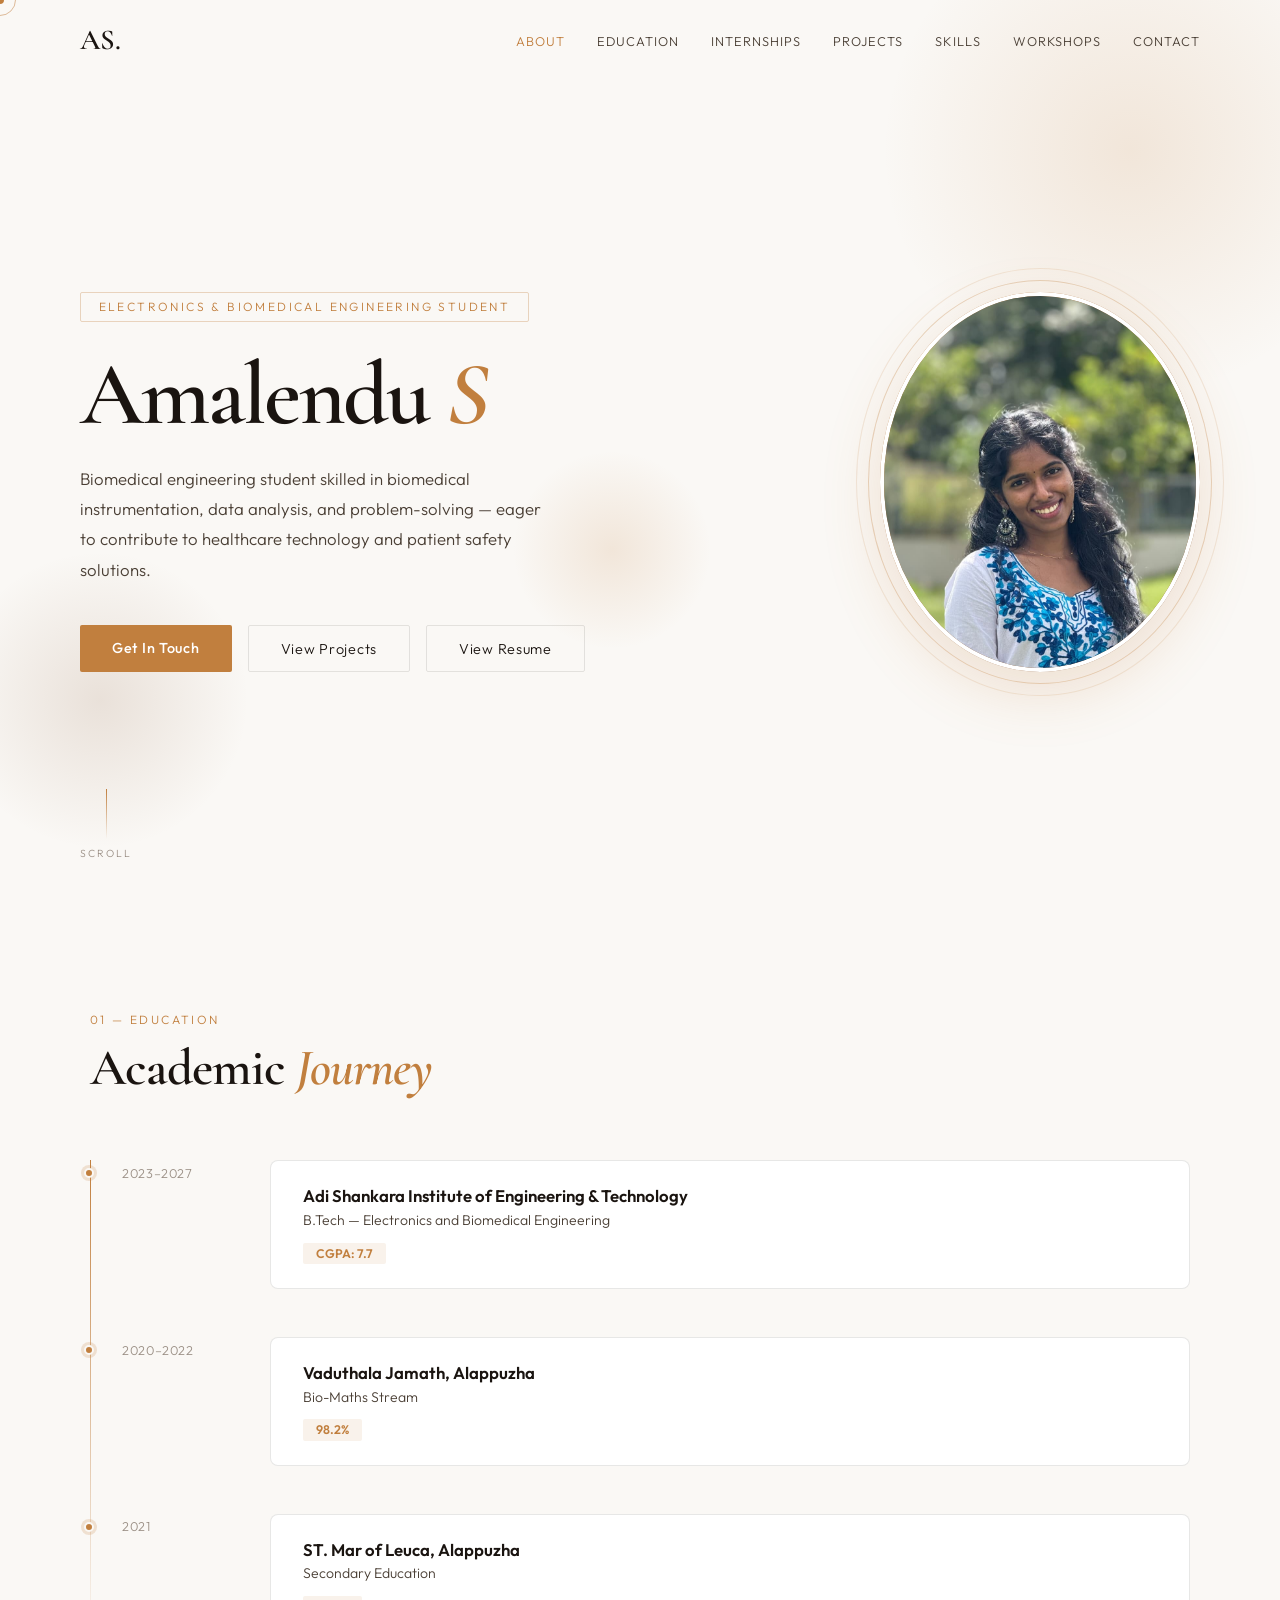
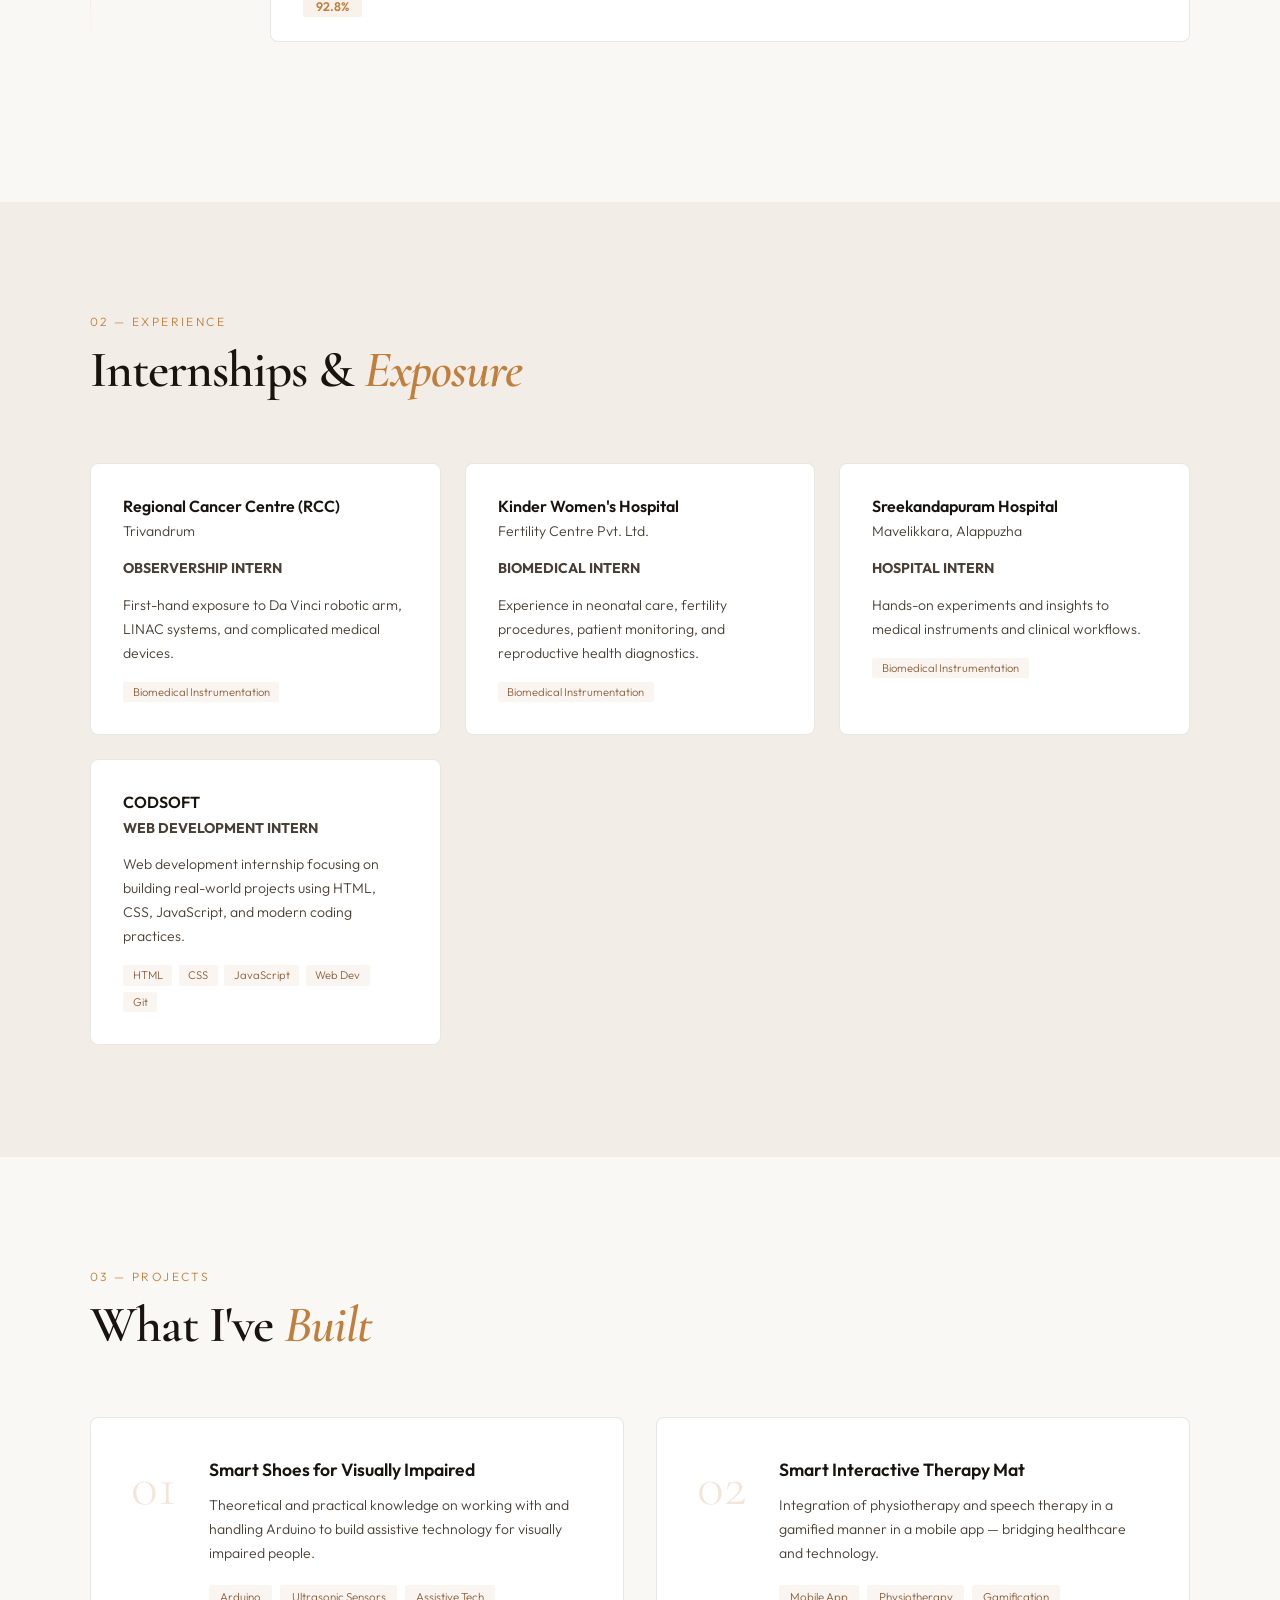
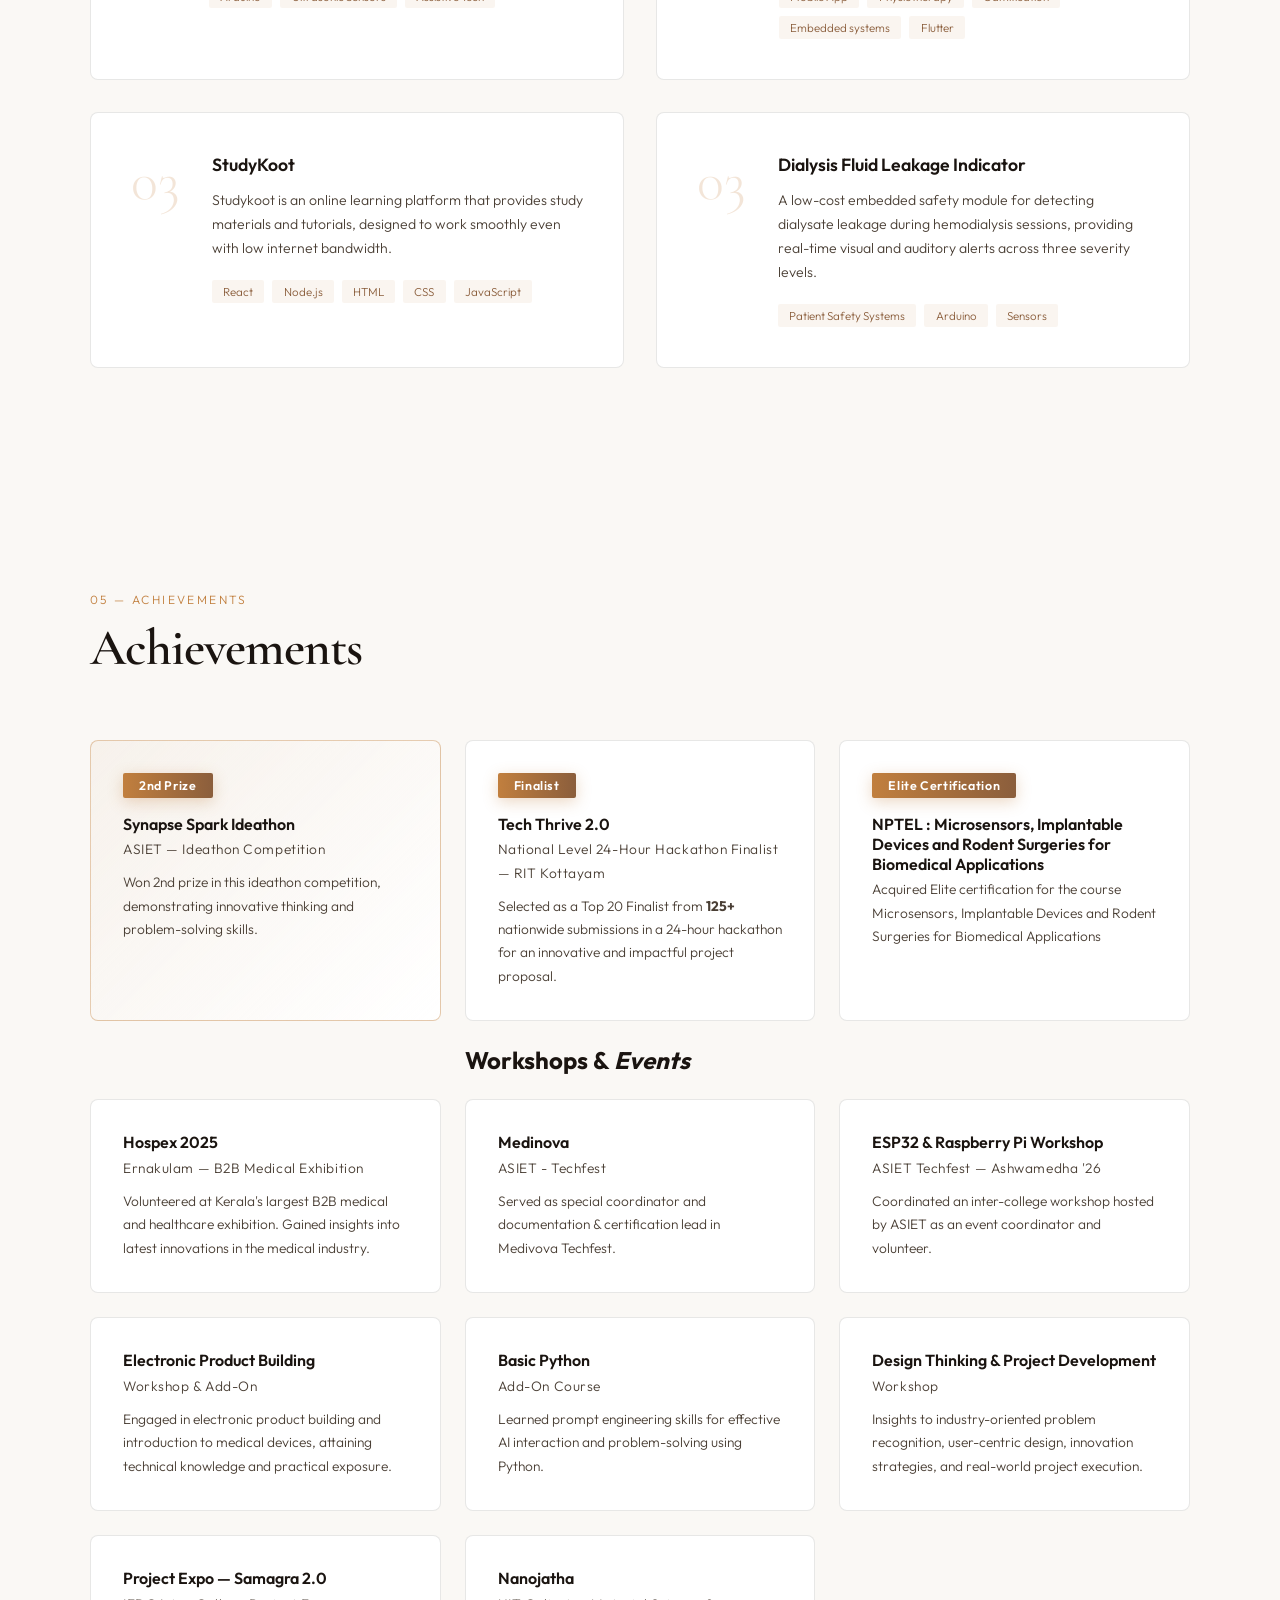
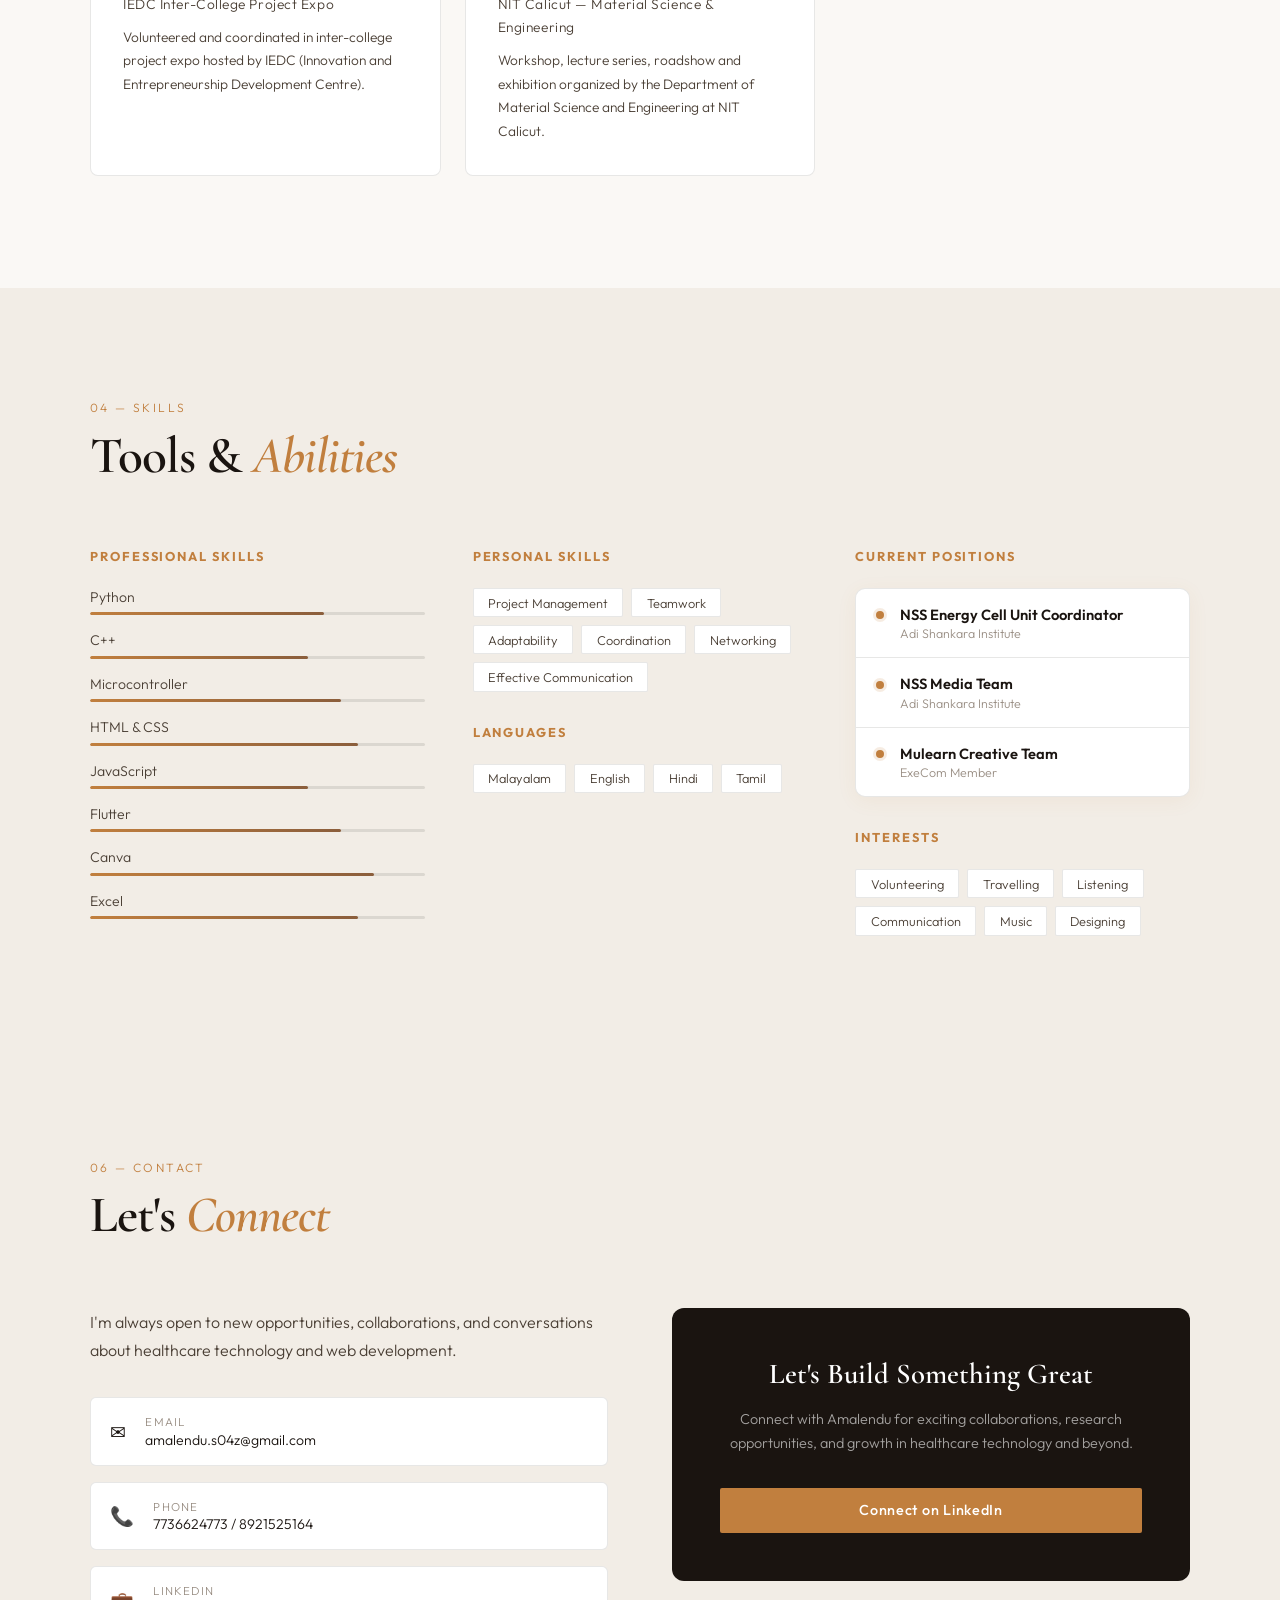
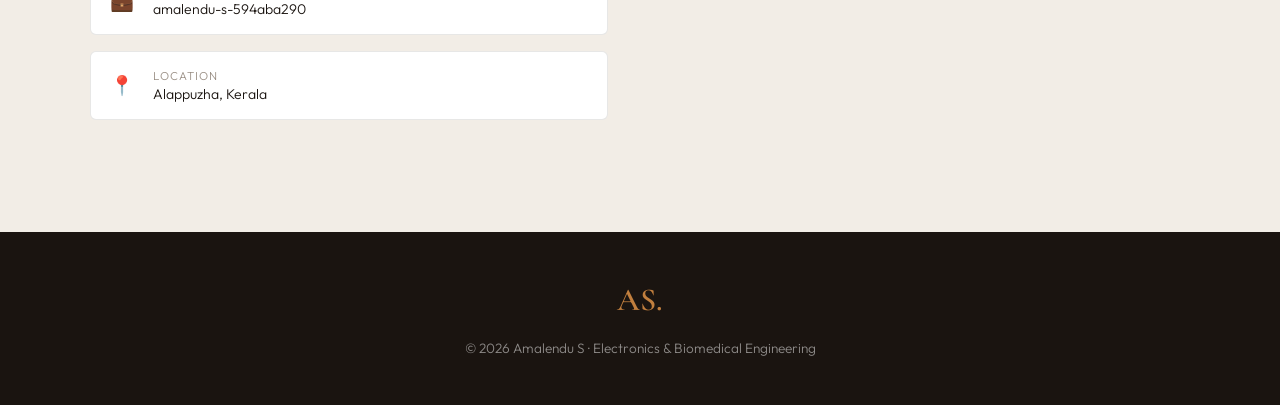
==== commit 098539a7: "Update fmt.Println message from 'Hello' to 'Goodbye'" ====
--- a/portfolio.html
+++ b/portfolio.html
@@ -260,9 +260,9 @@
         </div>
         <div class="workshop-grid">
           <div class="workshop-card achievement reveal">
+            <div class="workshop-badge">2nd Prize</div>
             <div class="workshop-content">
               <h3>Synapse Spark Ideathon</h3>
-              <div class="workshop-badge">2nd Prize</div>
               <p class="workshop-org">ASIET — Ideathon Competition</p>
               <p>
                 Won 2nd prize in this ideathon competition, demonstrating
@@ -272,9 +272,9 @@
           </div>
 
           <div class="workshop-card reveal">
+            <div class="workshop-badge">Finalist</div>
             <div class="workshop-content">
               <h3>Tech Thrive 2.0</h3>
-              <div class="workshop-badge">Finalist</div>
               <p class="workshop-org">National Level 24-Hour Hackathon Finalist— RIT Kottayam</p>
               <p>
                 Selected as a Top 20 Finalist from <b>125+</b> nationwide submissions in 
@@ -284,9 +284,9 @@
           </div>
 
           <div class="workshop-card reveal">
+            <div class="workshop-badge">Elite Certification</div>
             <div class="workshop-content">
               <h3>NPTEL : Microsensors, Implantable Devices and Rodent Surgeries for Biomedical Applications</h3>
-              <div class="workshop-badge">Elite Certification</div>
               <p>
                Acquired Elite certification for the course Microsensors, Implantable Devices and Rodent Surgeries for Biomedical Applications
               </p>
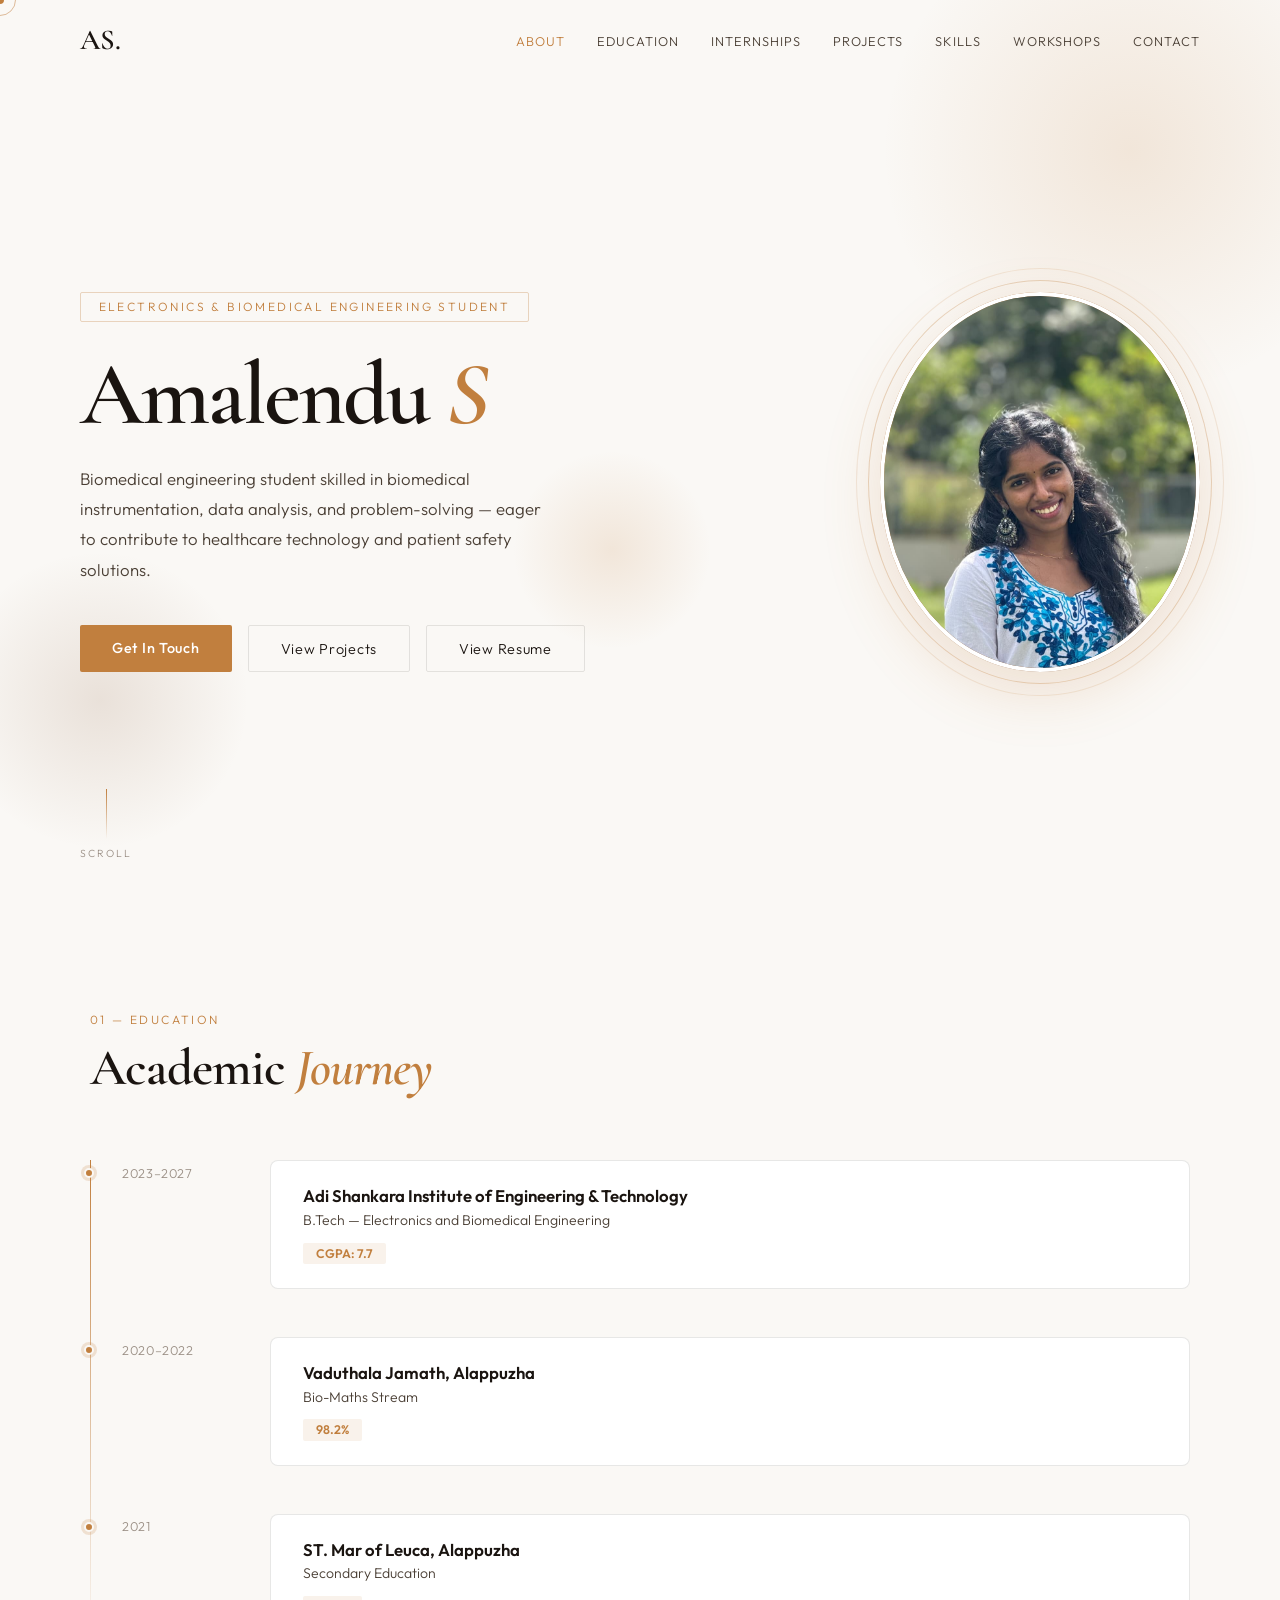
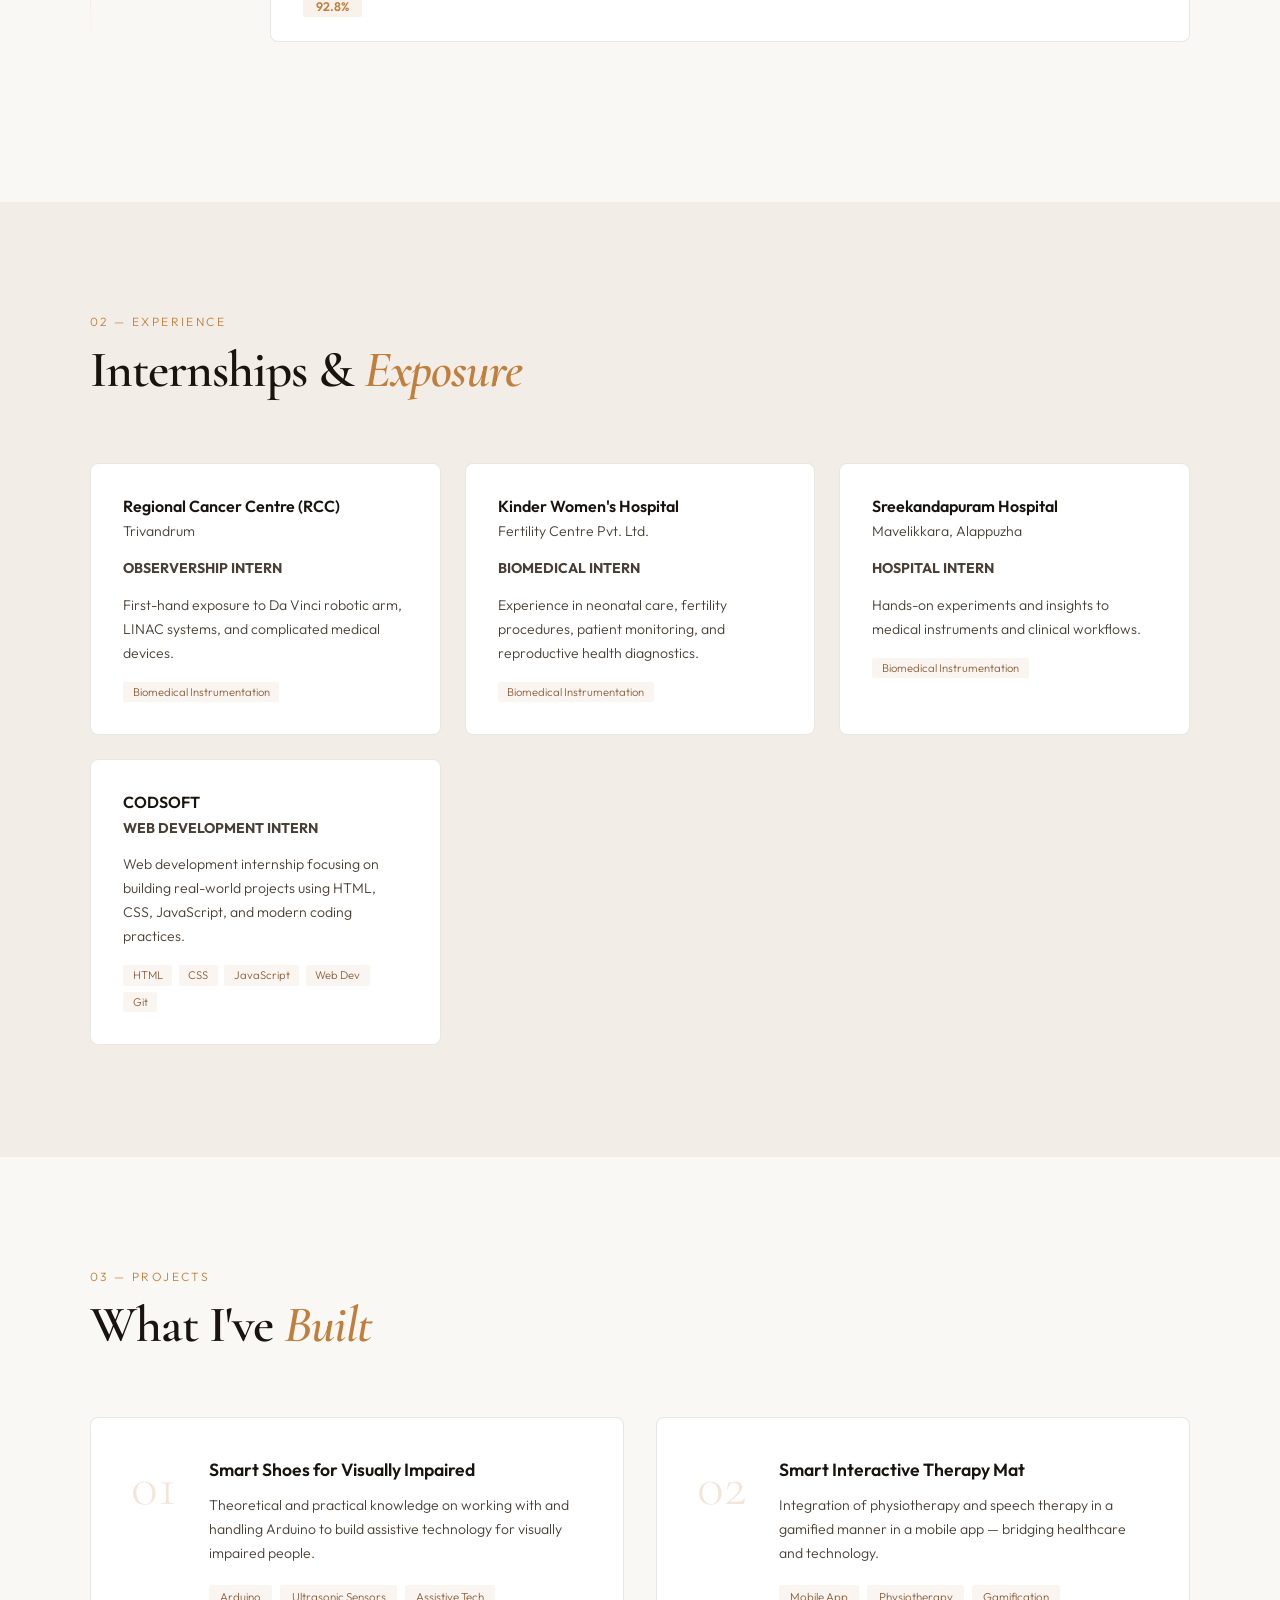
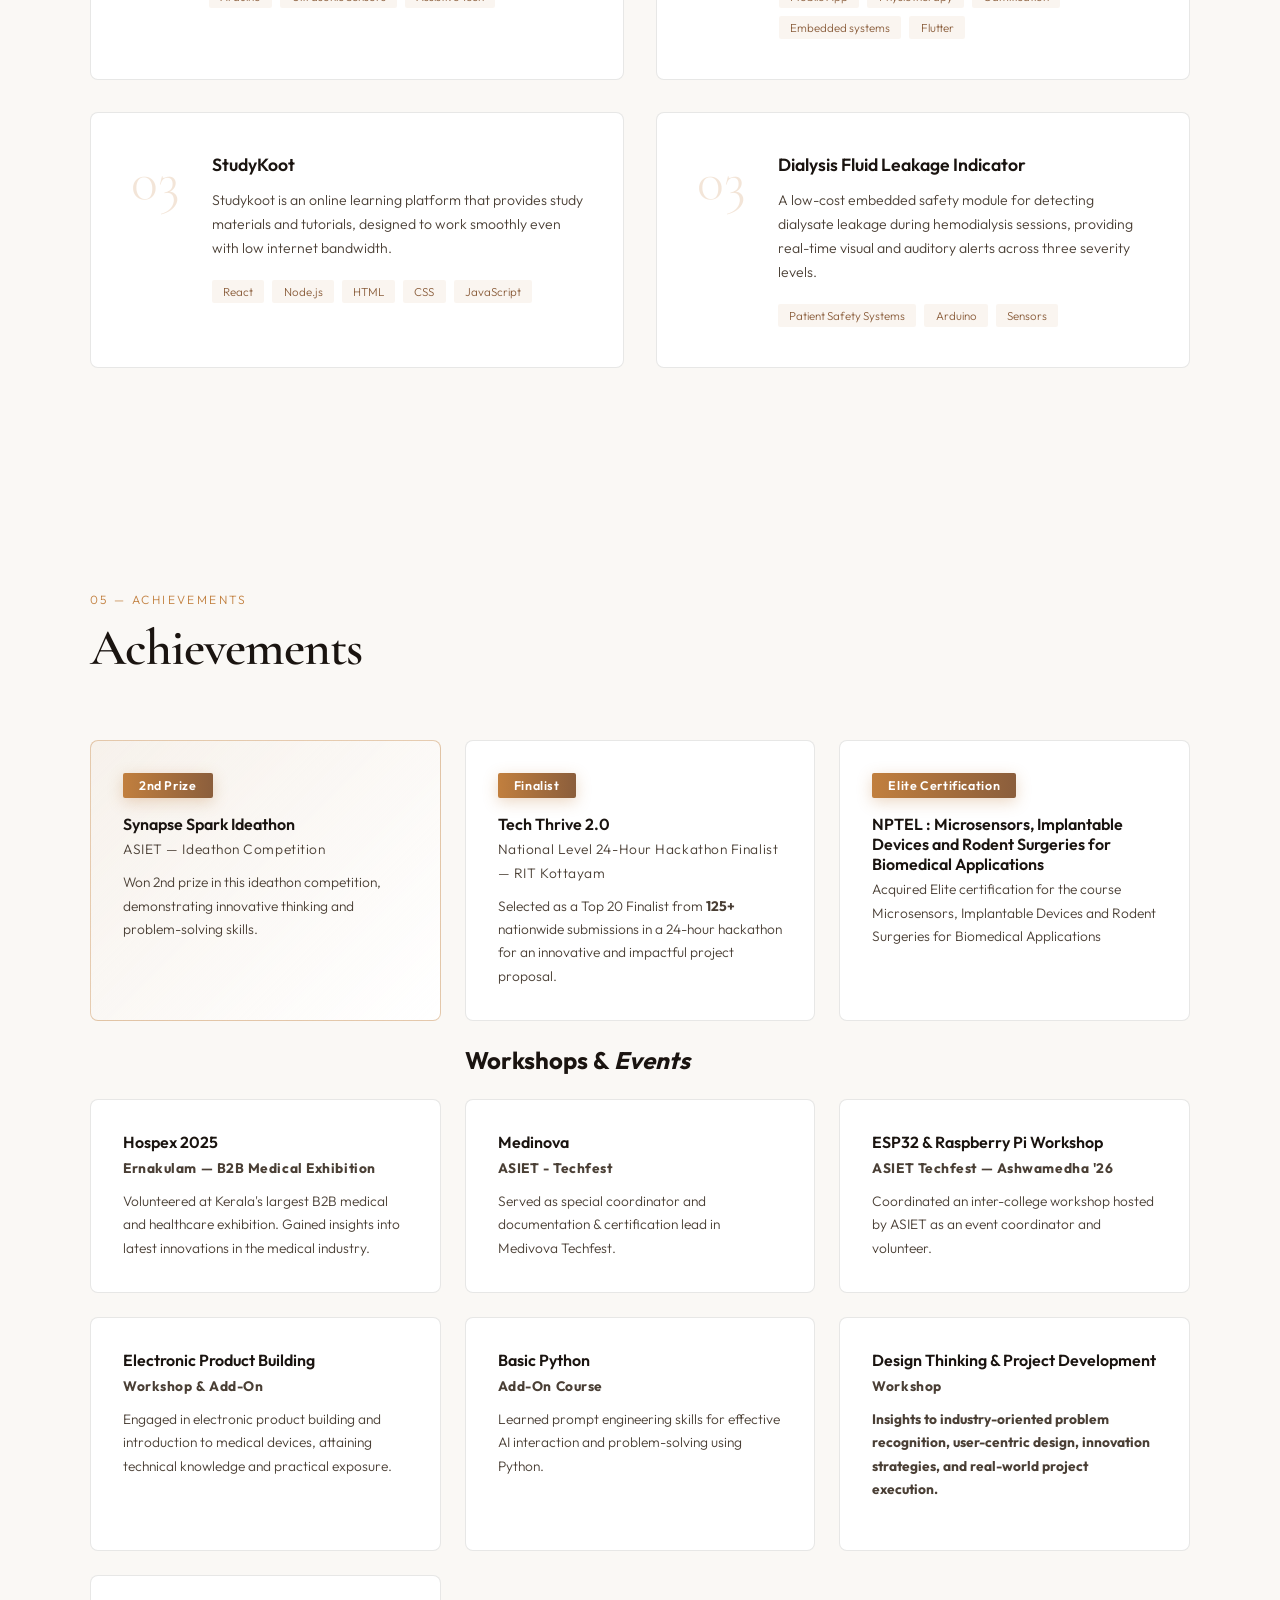
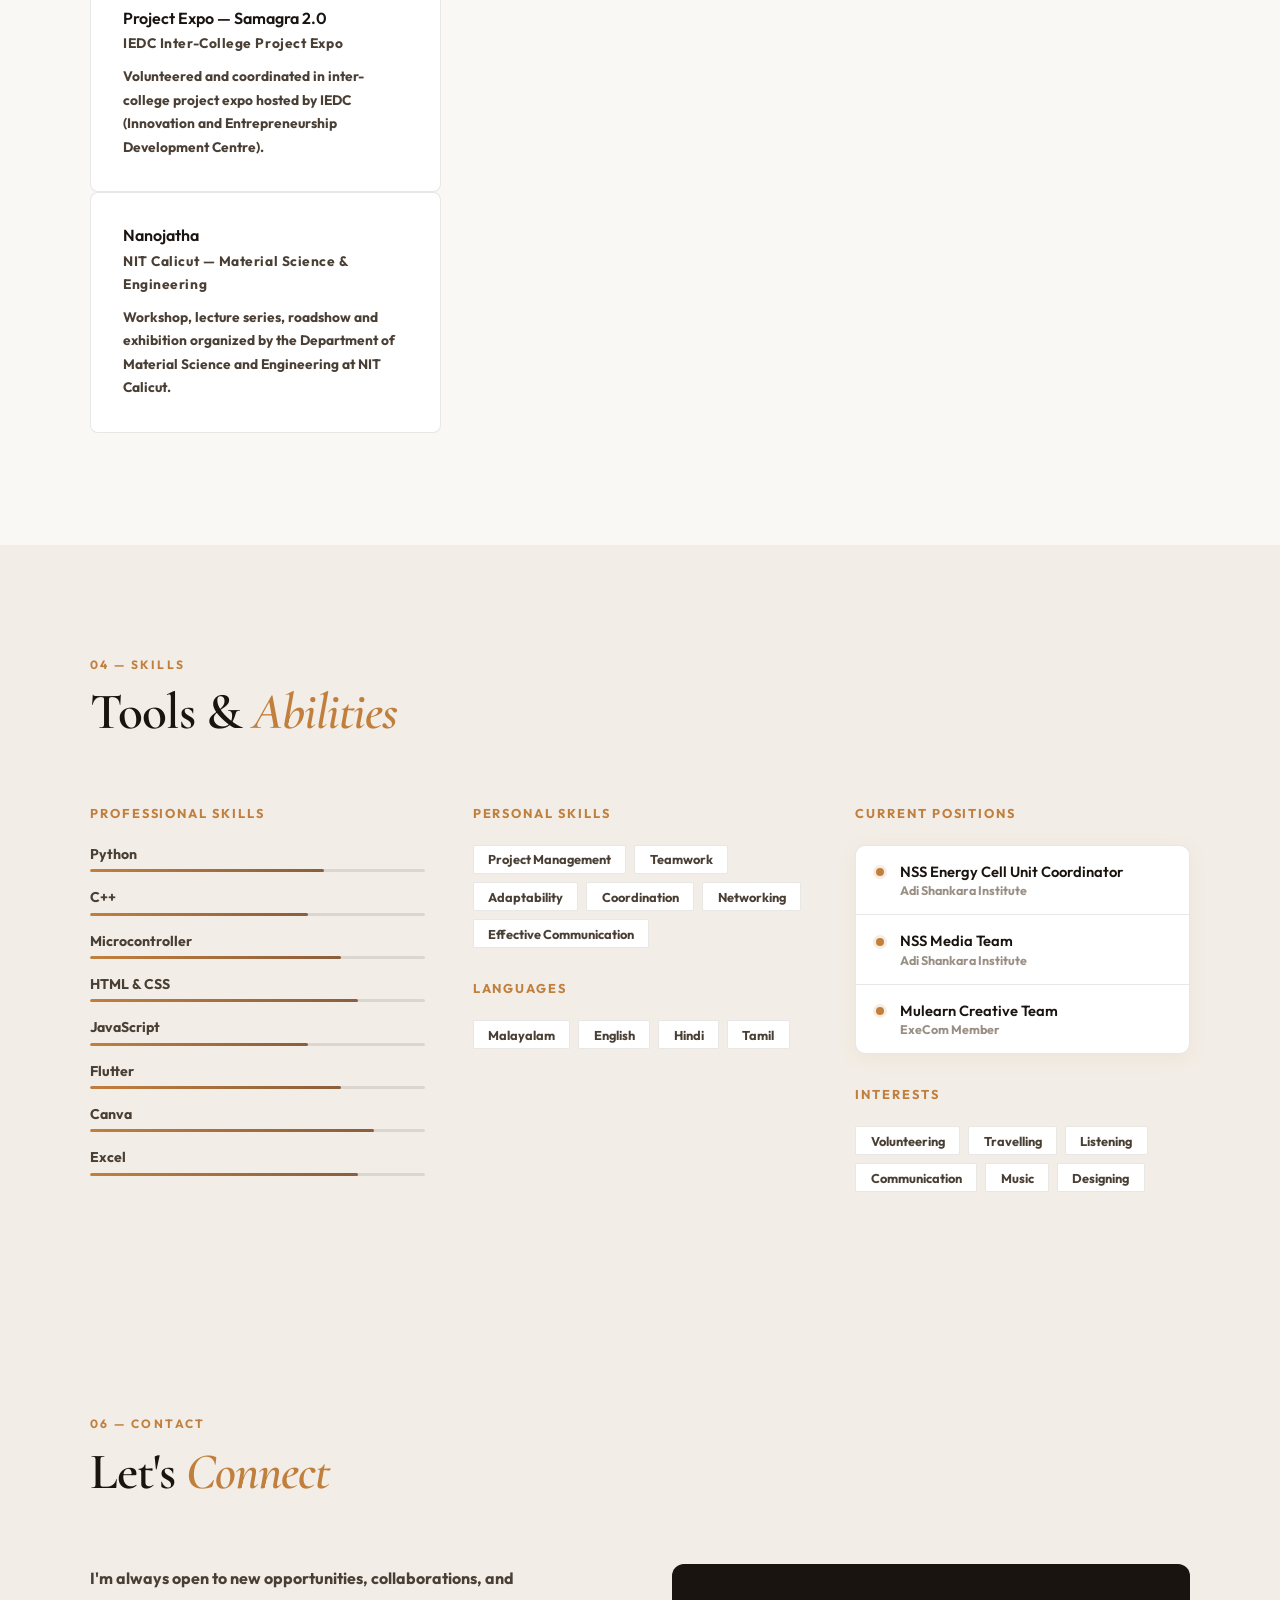
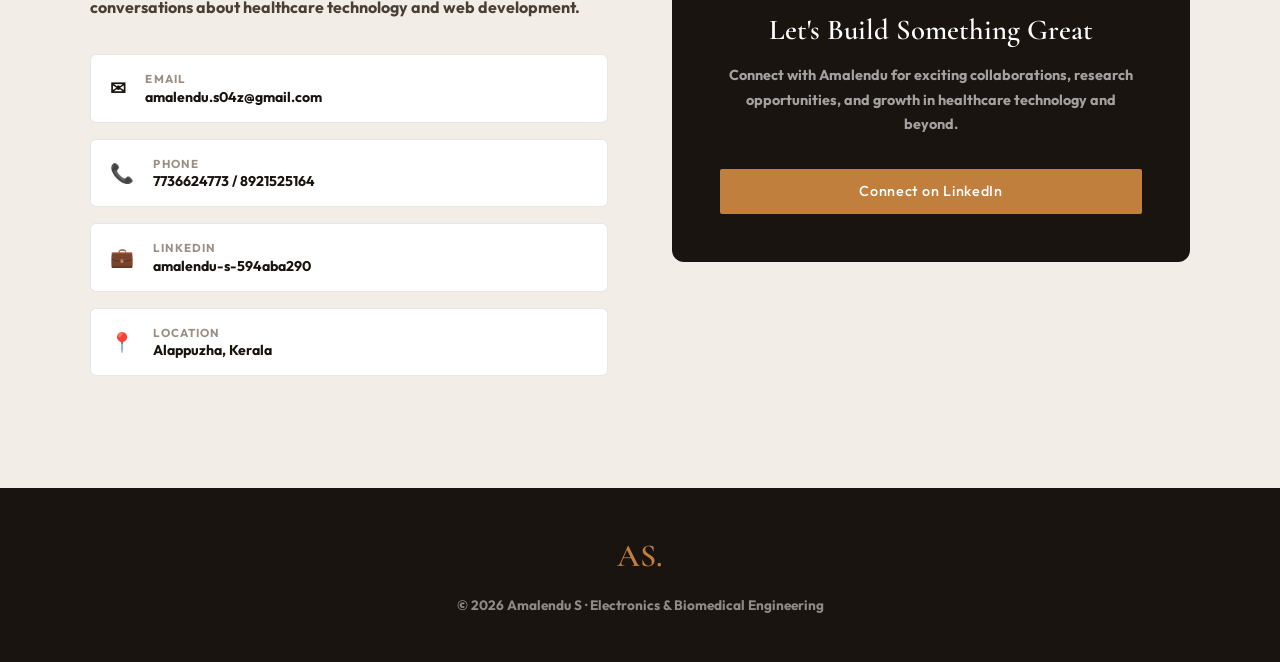
==== commit 57355dd4: "Update portfolio.html" ====
--- a/portfolio.html
+++ b/portfolio.html
@@ -300,7 +300,7 @@
           <div class="workshop-card reveal">
             <div class="workshop-content">
               <h3>Hospex 2025</h3>
-              <p class="workshop-org">Ernakulam — B2B Medical Exhibition</p>
+              <p class="workshop-org"><b>Ernakulam — B2B Medical Exhibition</b></p>
               <p>
                 Volunteered at Kerala's largest B2B medical and healthcare
                 exhibition. Gained insights into latest innovations in the
@@ -312,7 +312,7 @@
           <div class="workshop-card reveal">
             <div class="workshop-content">
               <h3>Medinova</h3>
-              <p class="workshop-org">ASIET - Techfest</p>
+              <p class="workshop-org"><b>ASIET - Techfest</b></p>
               <p>
                 Served as special coordinator and documentation & certification lead in Medivova Techfest.
               </p>
@@ -322,7 +322,7 @@
           <div class="workshop-card reveal">
             <div class="workshop-content">
               <h3>ESP32 & Raspberry Pi Workshop</h3>
-              <p class="workshop-org">ASIET Techfest — Ashwamedha '26</p>
+              <p class="workshop-org"><b>ASIET Techfest — Ashwamedha '26</b></p>
               <p>
                 Coordinated an inter-college workshop hosted by ASIET as an
                 event coordinator and volunteer.
@@ -333,7 +333,7 @@
           <div class="workshop-card reveal">
             <div class="workshop-content">
               <h3>Electronic Product Building</h3>
-              <p class="workshop-org">Workshop & Add-On</p>
+              <p class="workshop-org"><b>Workshop & Add-On</b></p>
               <p>
                 Engaged in electronic product building and introduction to
                 medical devices, attaining technical knowledge and practical
@@ -345,7 +345,7 @@
           <div class="workshop-card reveal">
             <div class="workshop-content">
               <h3>Basic Python</h3>
-              <p class="workshop-org">Add-On Course</p>
+              <p class="workshop-org"><b>Add-On Course</b></p>
               <p>
                 Learned prompt engineering skills for effective AI interaction
                 and problem-solving using Python.
@@ -356,7 +356,7 @@
           <div class="workshop-card reveal">
             <div class="workshop-content">
               <h3>Design Thinking & Project Development</h3>
-              <p class="workshop-org">Workshop</p>
+              <p class="workshop-org"><b>Workshop<?</p>
               <p>
                 Insights to industry-oriented problem recognition, user-centric
                 design, innovation strategies, and real-world project execution.
@@ -367,7 +367,7 @@
           <div class="workshop-card reveal">
             <div class="workshop-content">
               <h3>Project Expo — Samagra 2.0</h3>
-              <p class="workshop-org">IEDC Inter-College Project Expo</p>
+              <p class="workshop-org"><b>IEDC Inter-College Project Expo</b></p>
               <p>
                 Volunteered and coordinated in inter-college project expo hosted
                 by IEDC (Innovation and Entrepreneurship Development Centre).
@@ -379,7 +379,7 @@
             <div class="workshop-content">
               <h3>Nanojatha</h3>
               <p class="workshop-org">
-                NIT Calicut — Material Science & Engineering
+                <b>NIT Calicut — Material Science & Engineering</b>
               </p>
               <p>
                 Workshop, lecture series, roadshow and exhibition organized by
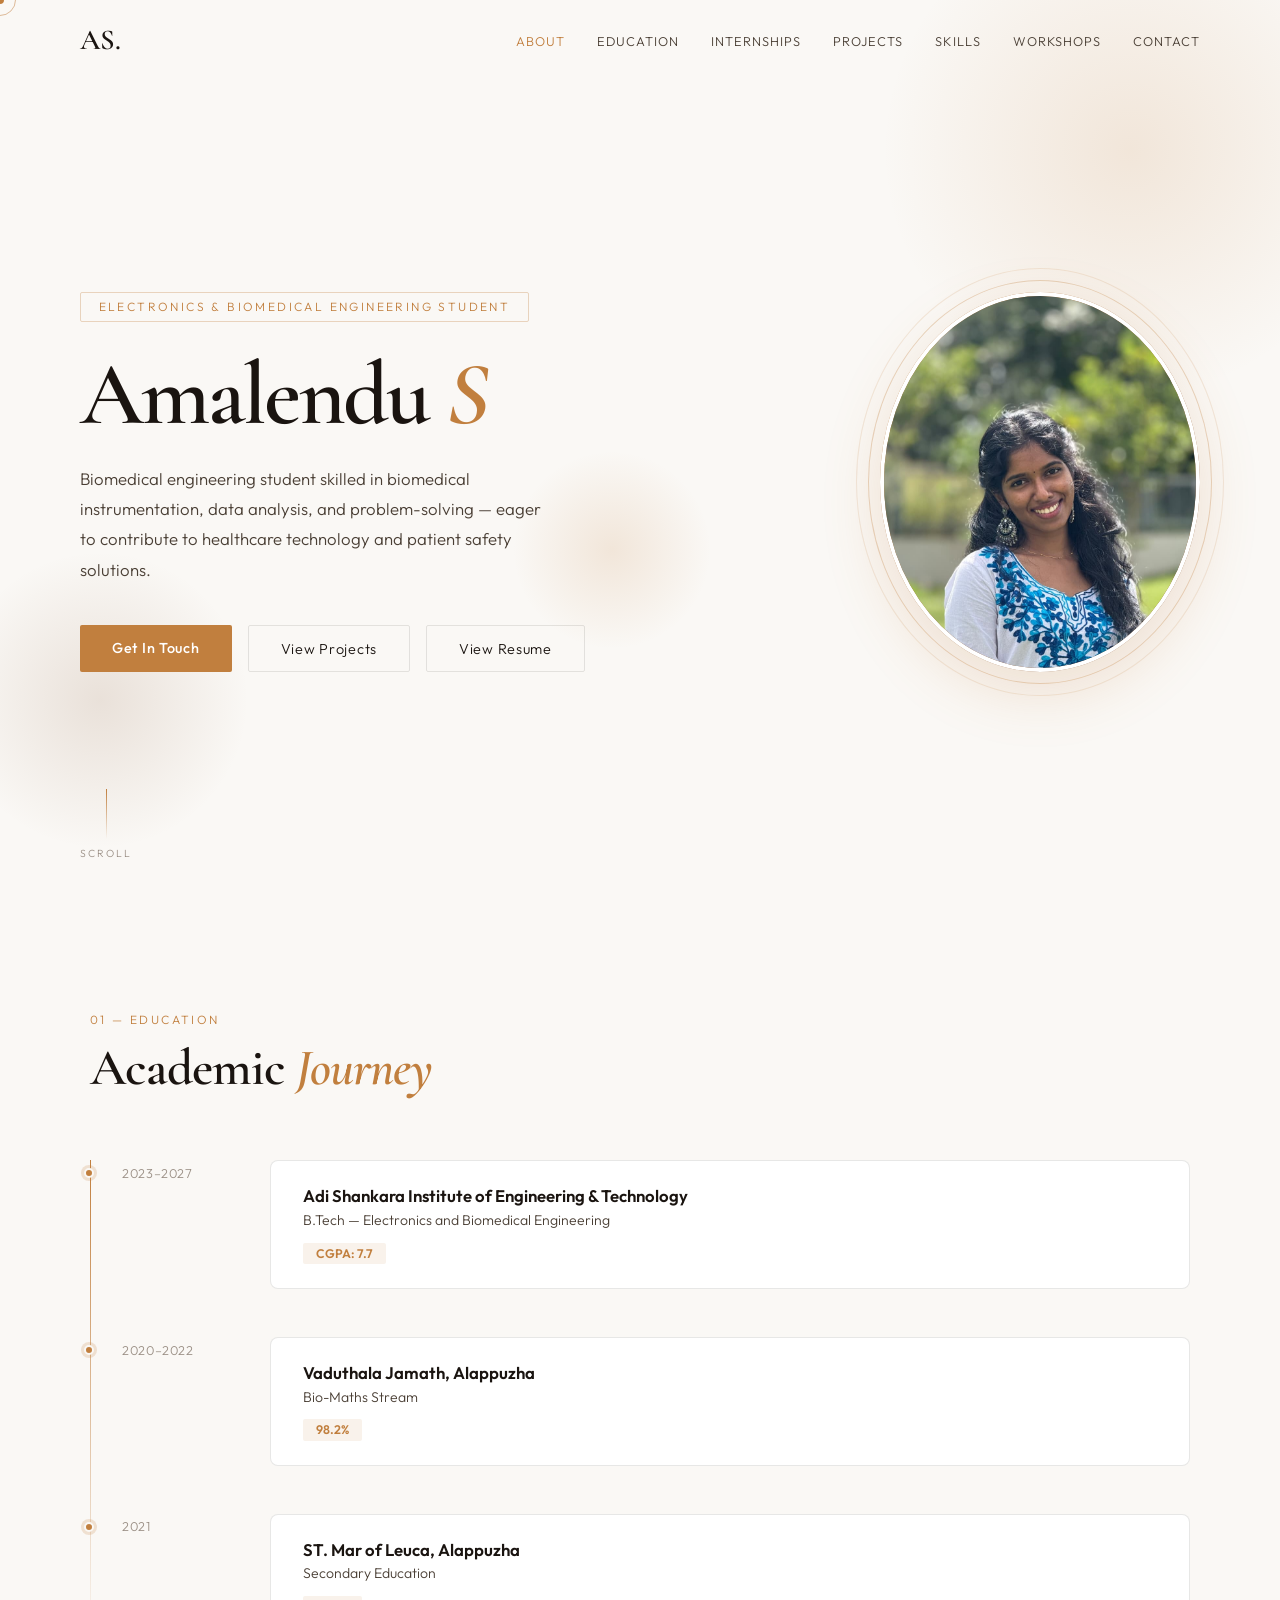
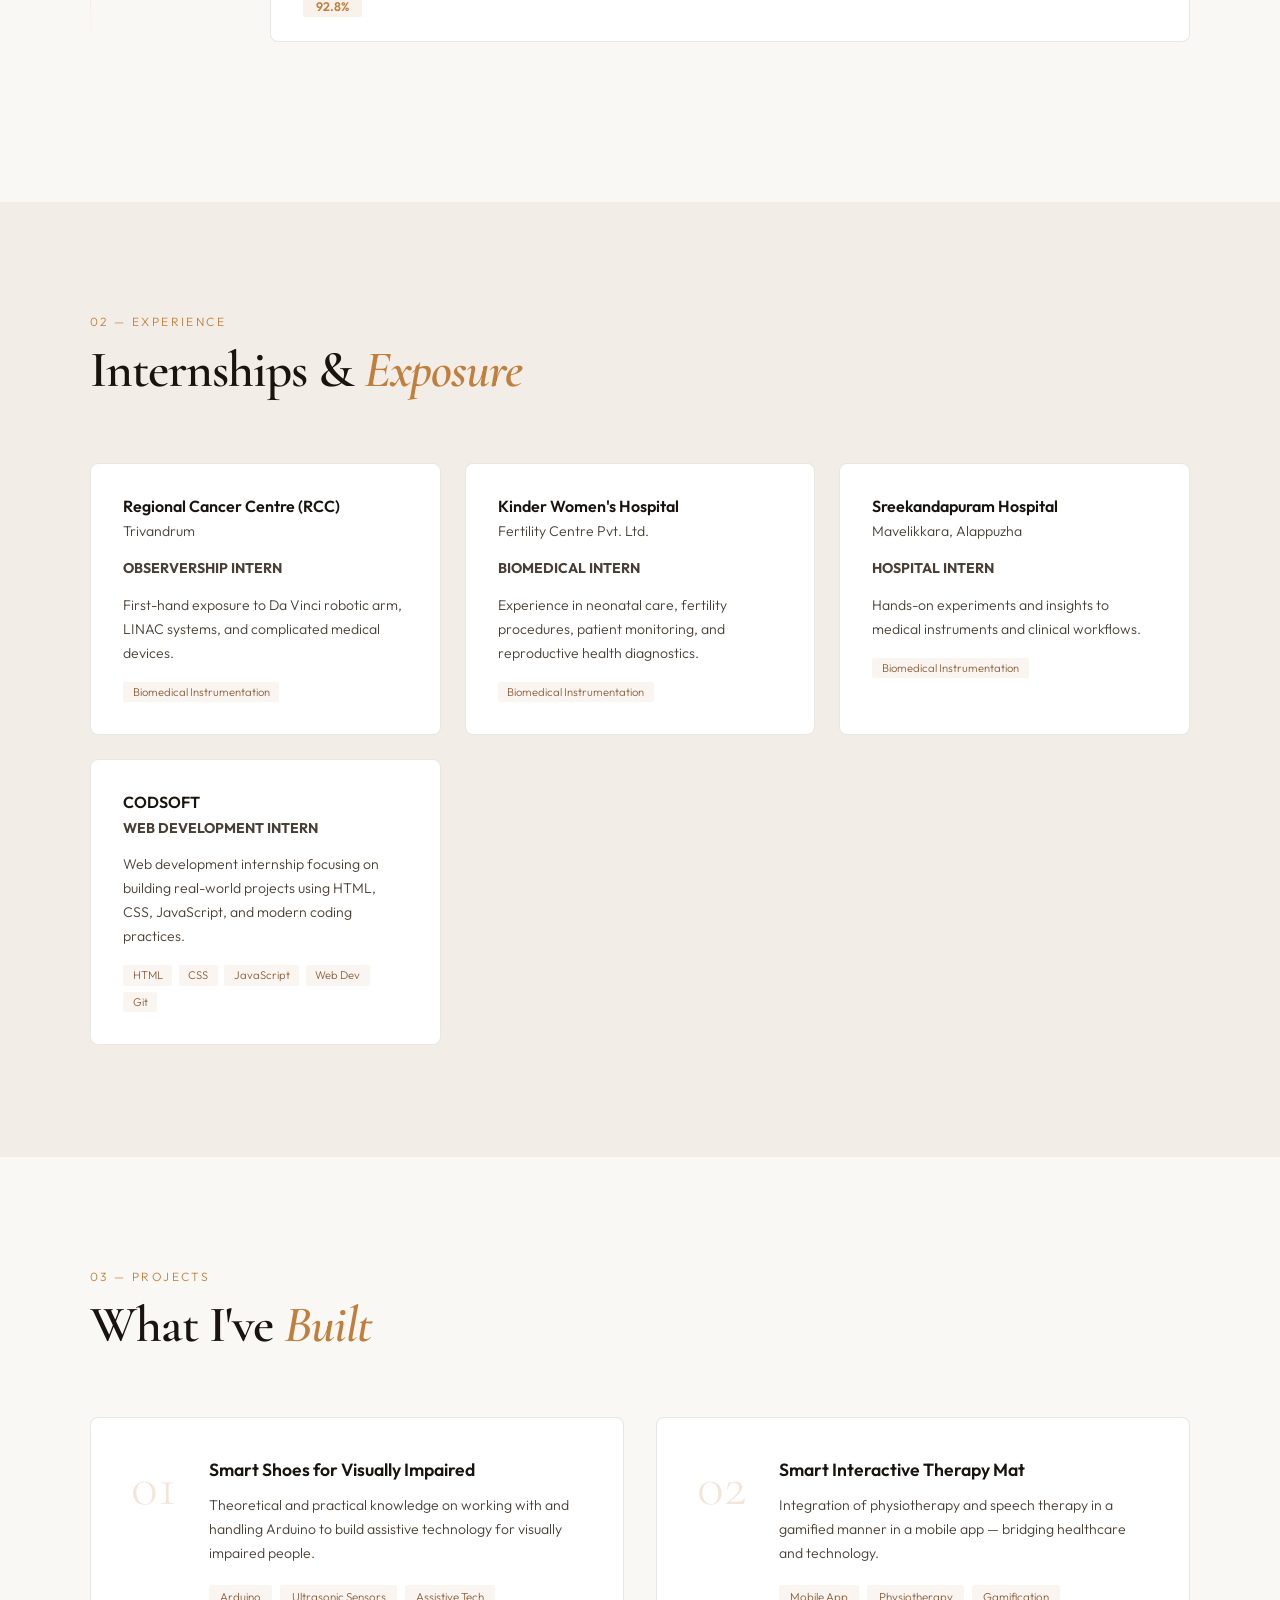
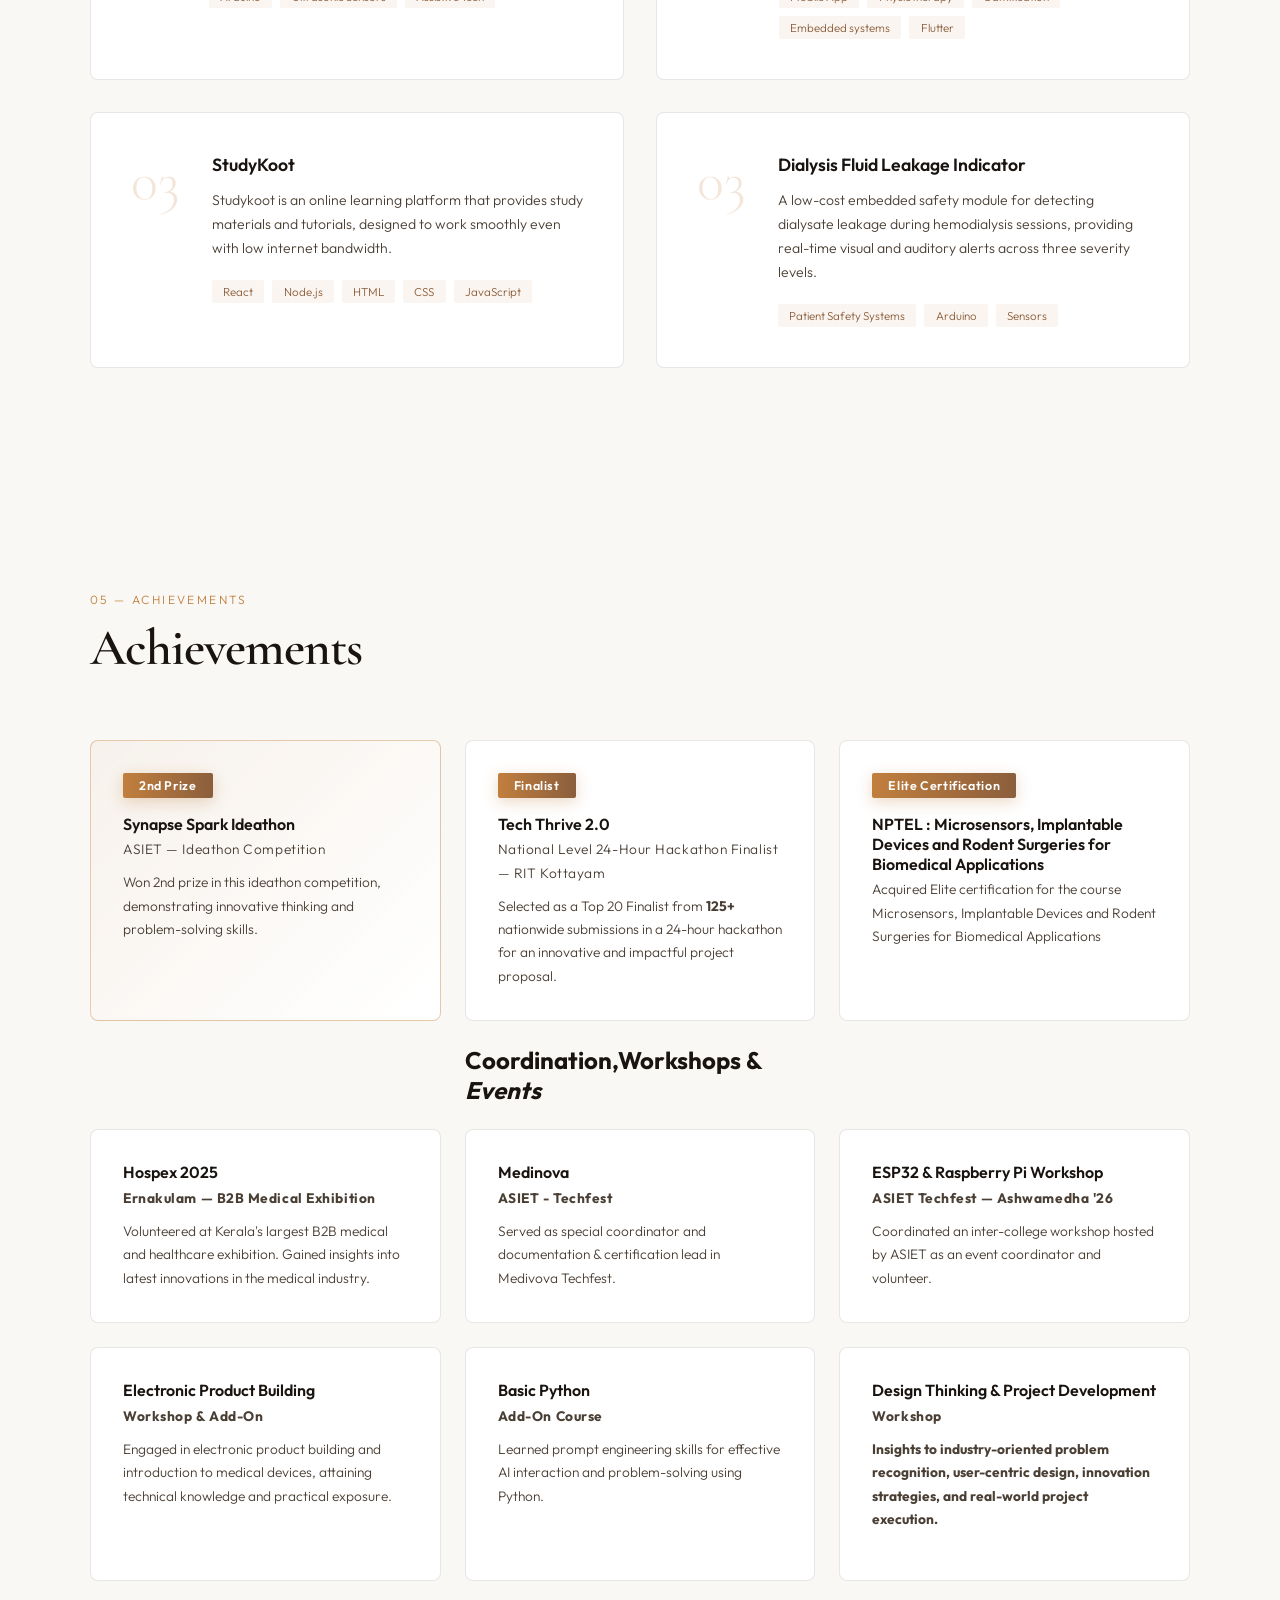
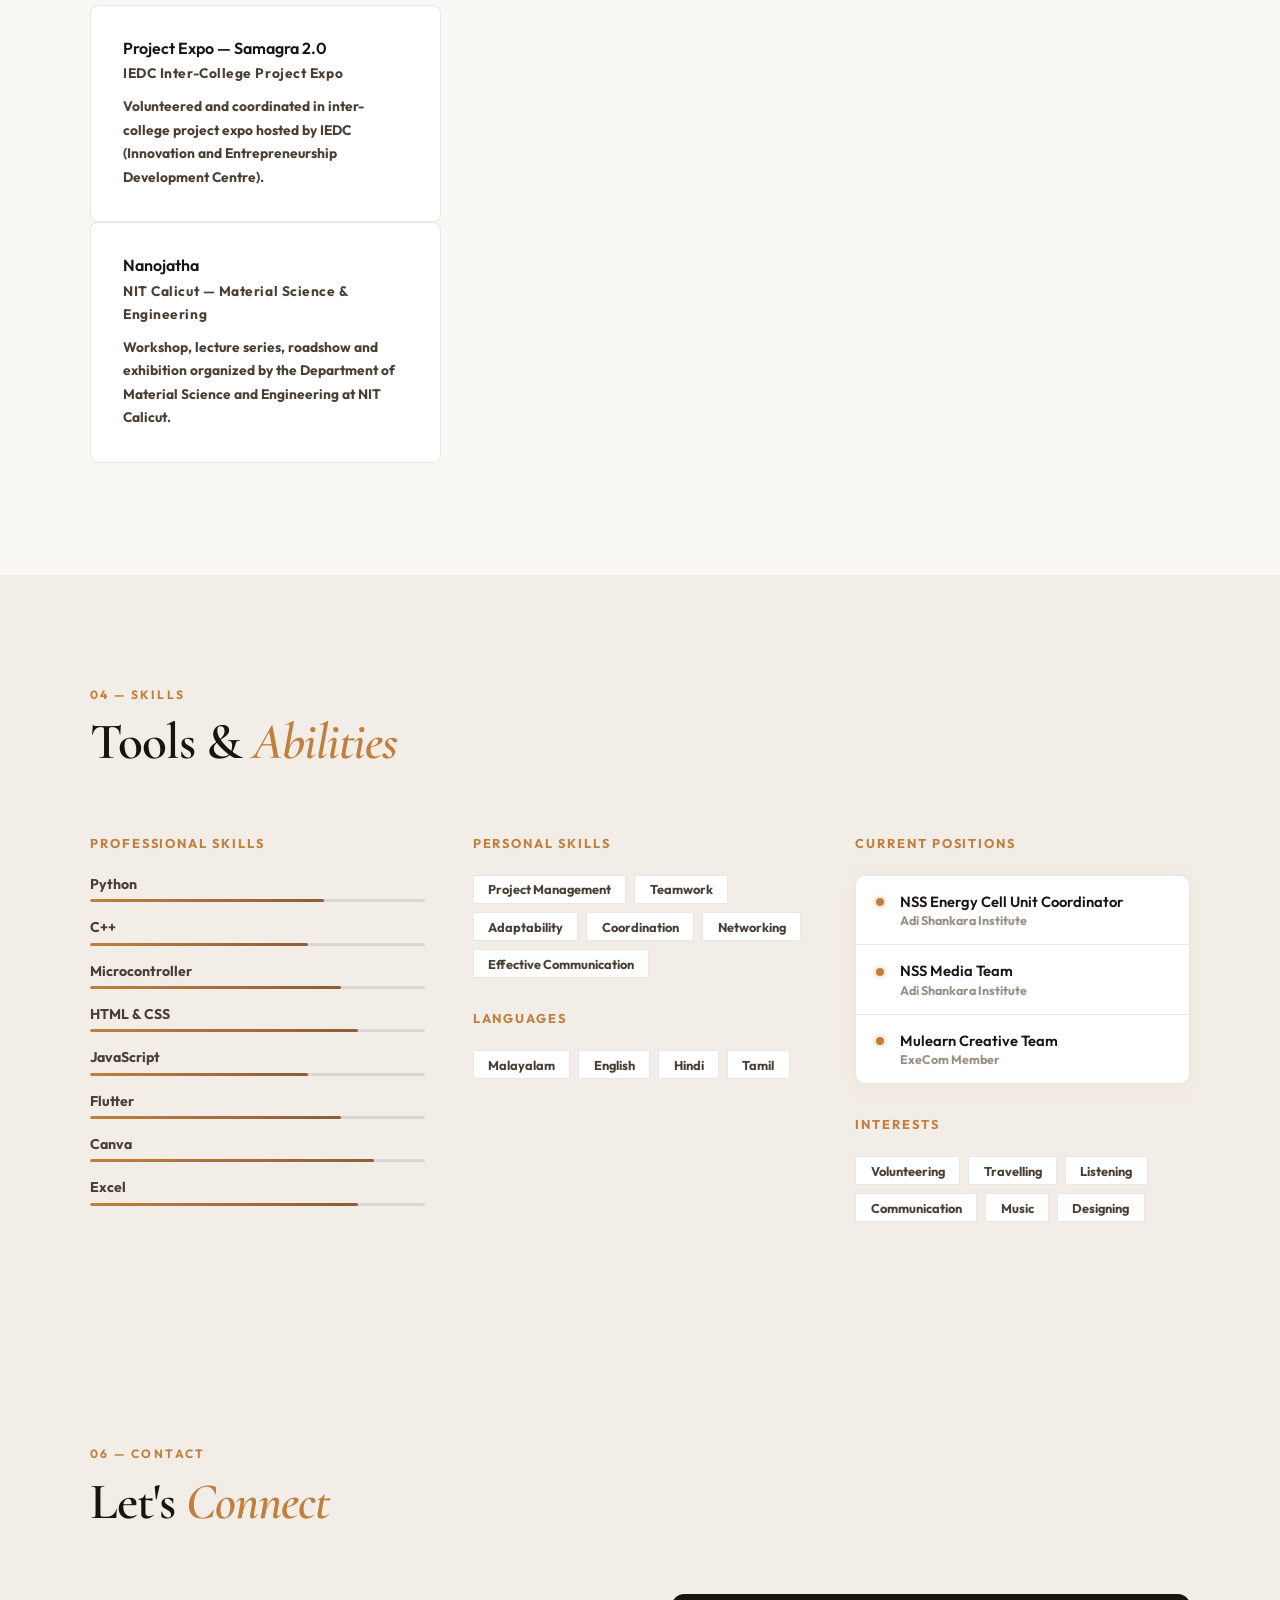
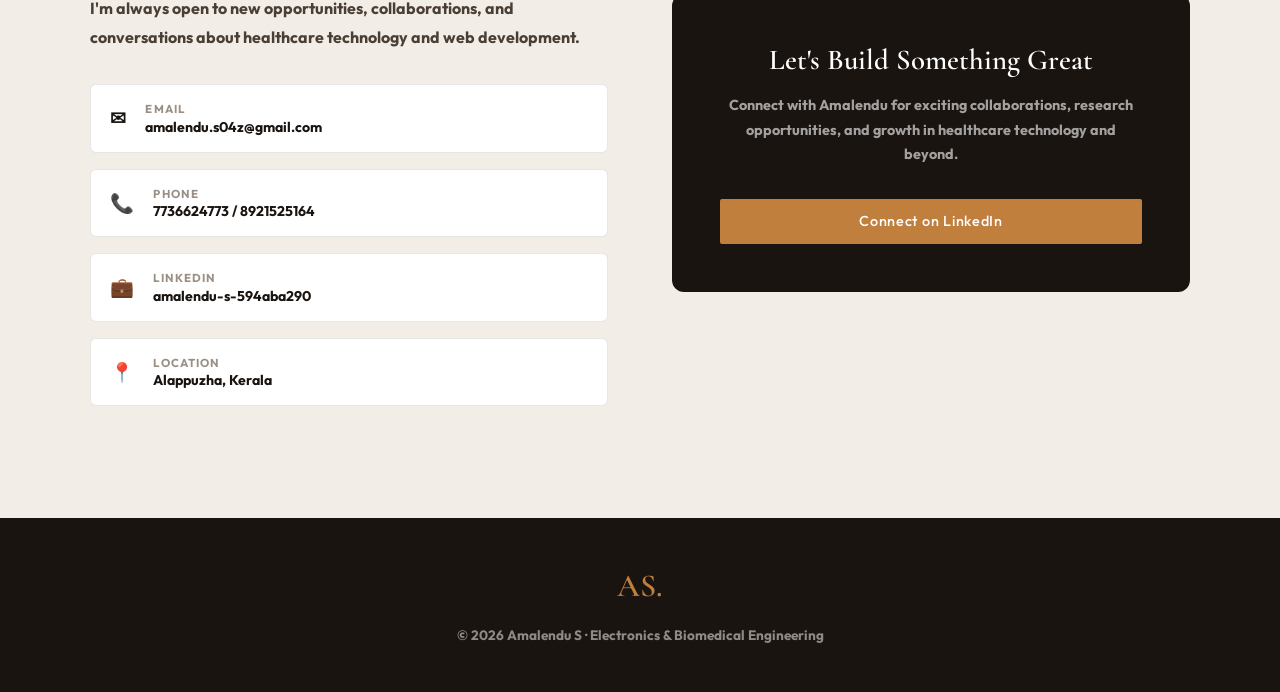
==== commit dbc83210: "Update portfolio.html" ====
--- a/portfolio.html
+++ b/portfolio.html
@@ -293,7 +293,7 @@
             </div>
           </div>
 <p>
-    <h2>Workshops & <em>Events</em></h2>
+    <h2>Coordination,Workshops & <em>Events</em></h2>
  </p>
           
 
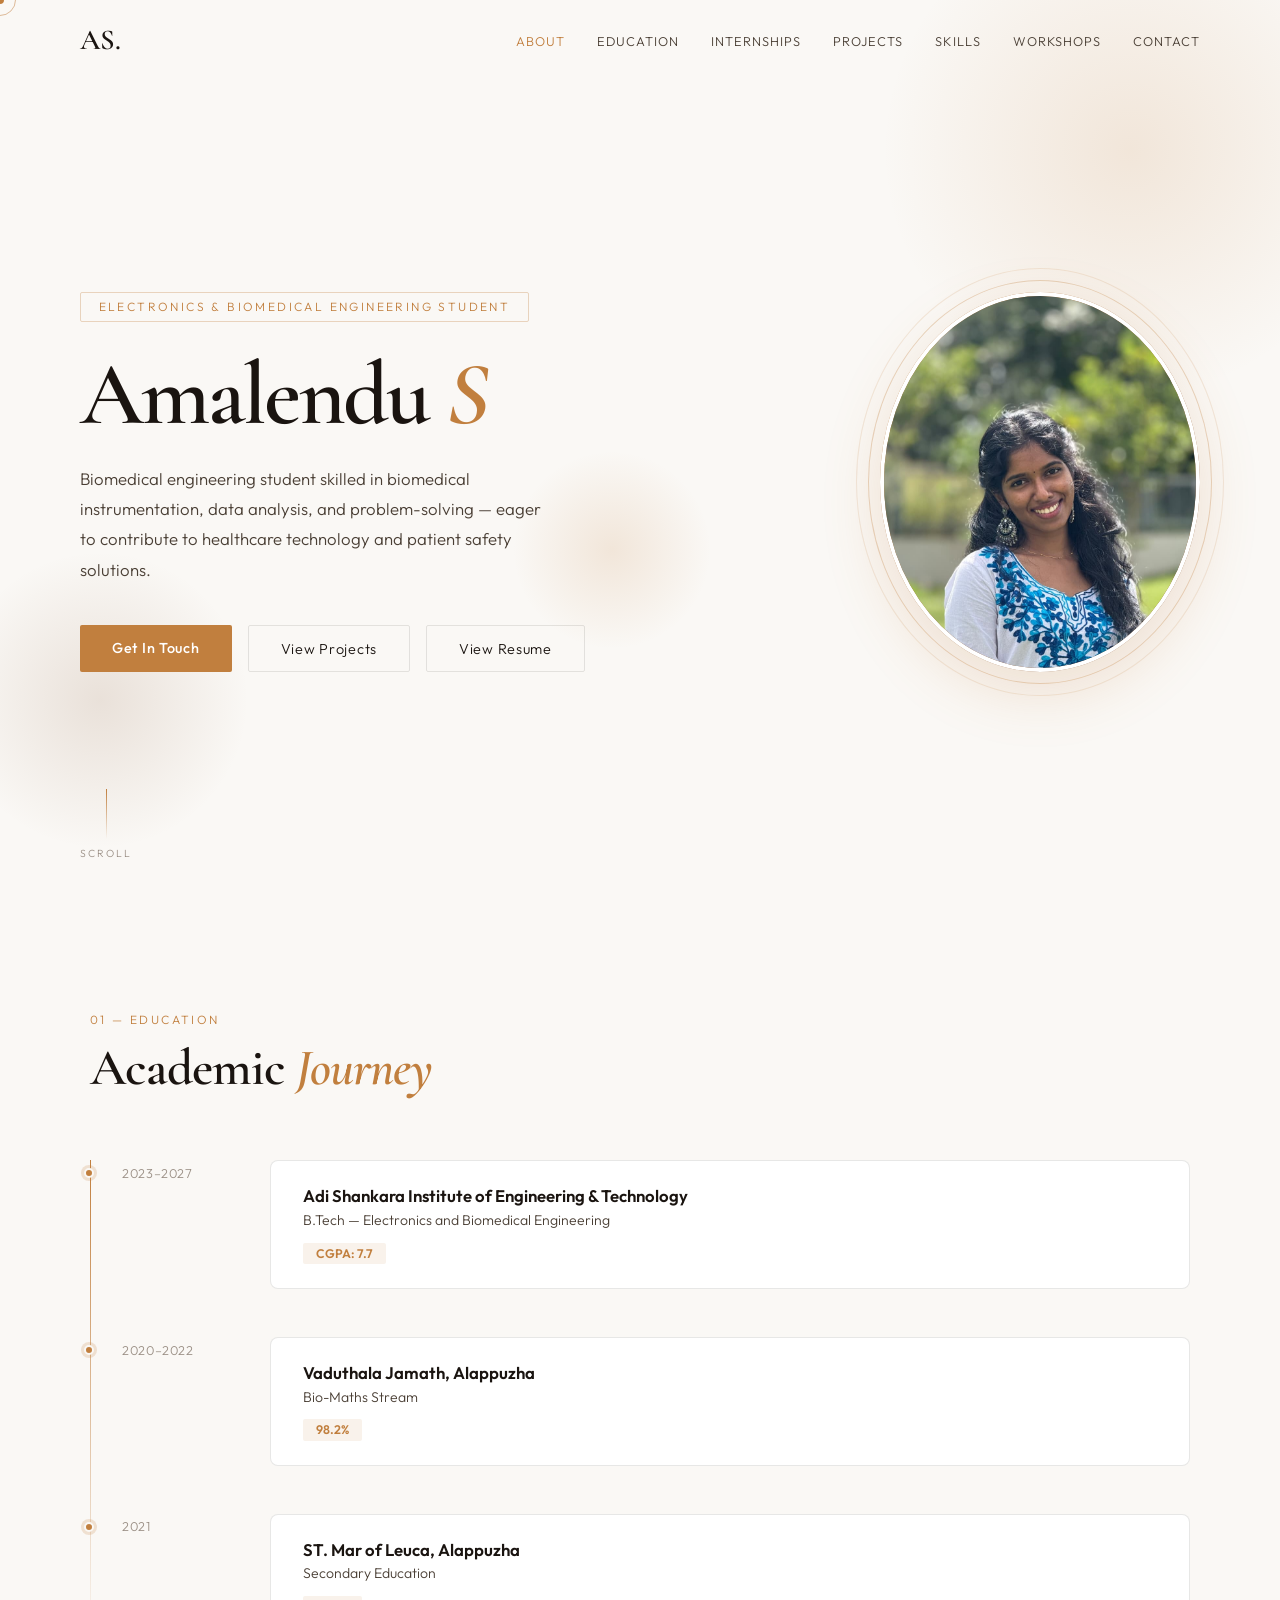
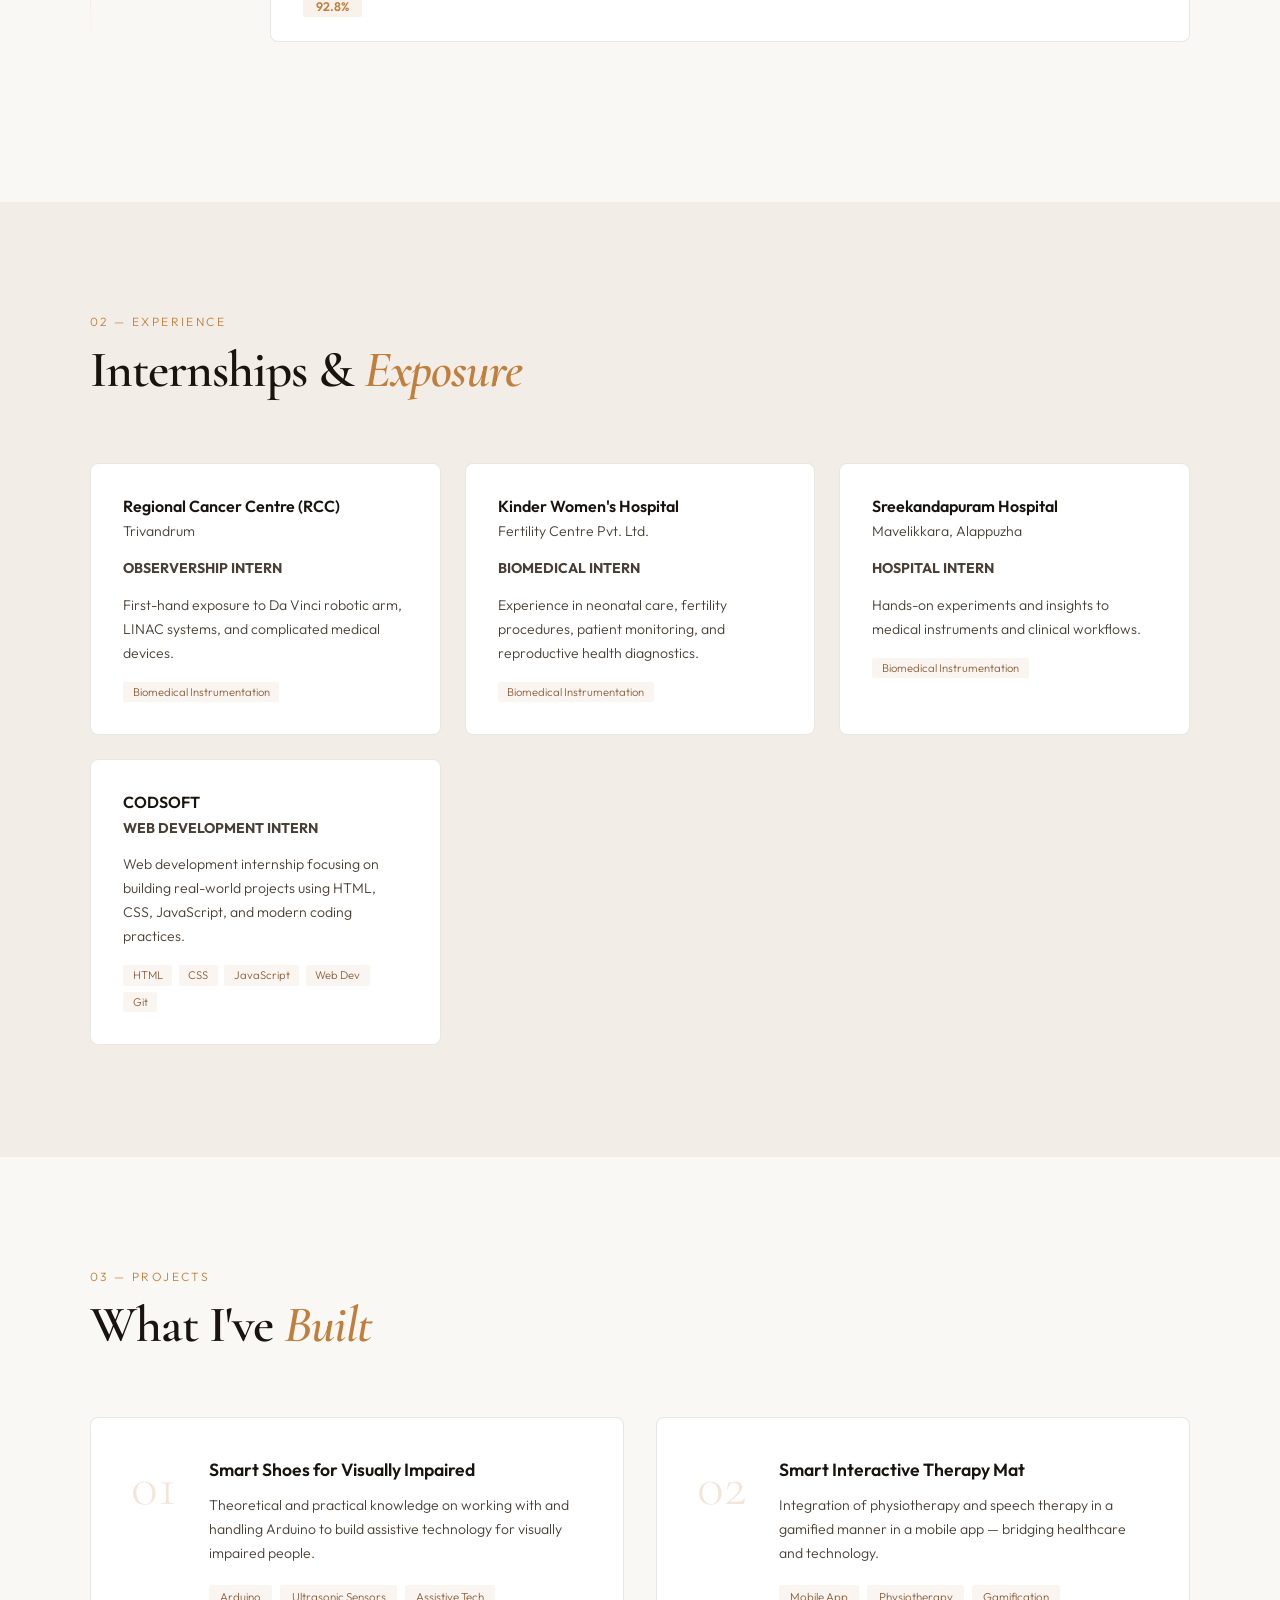
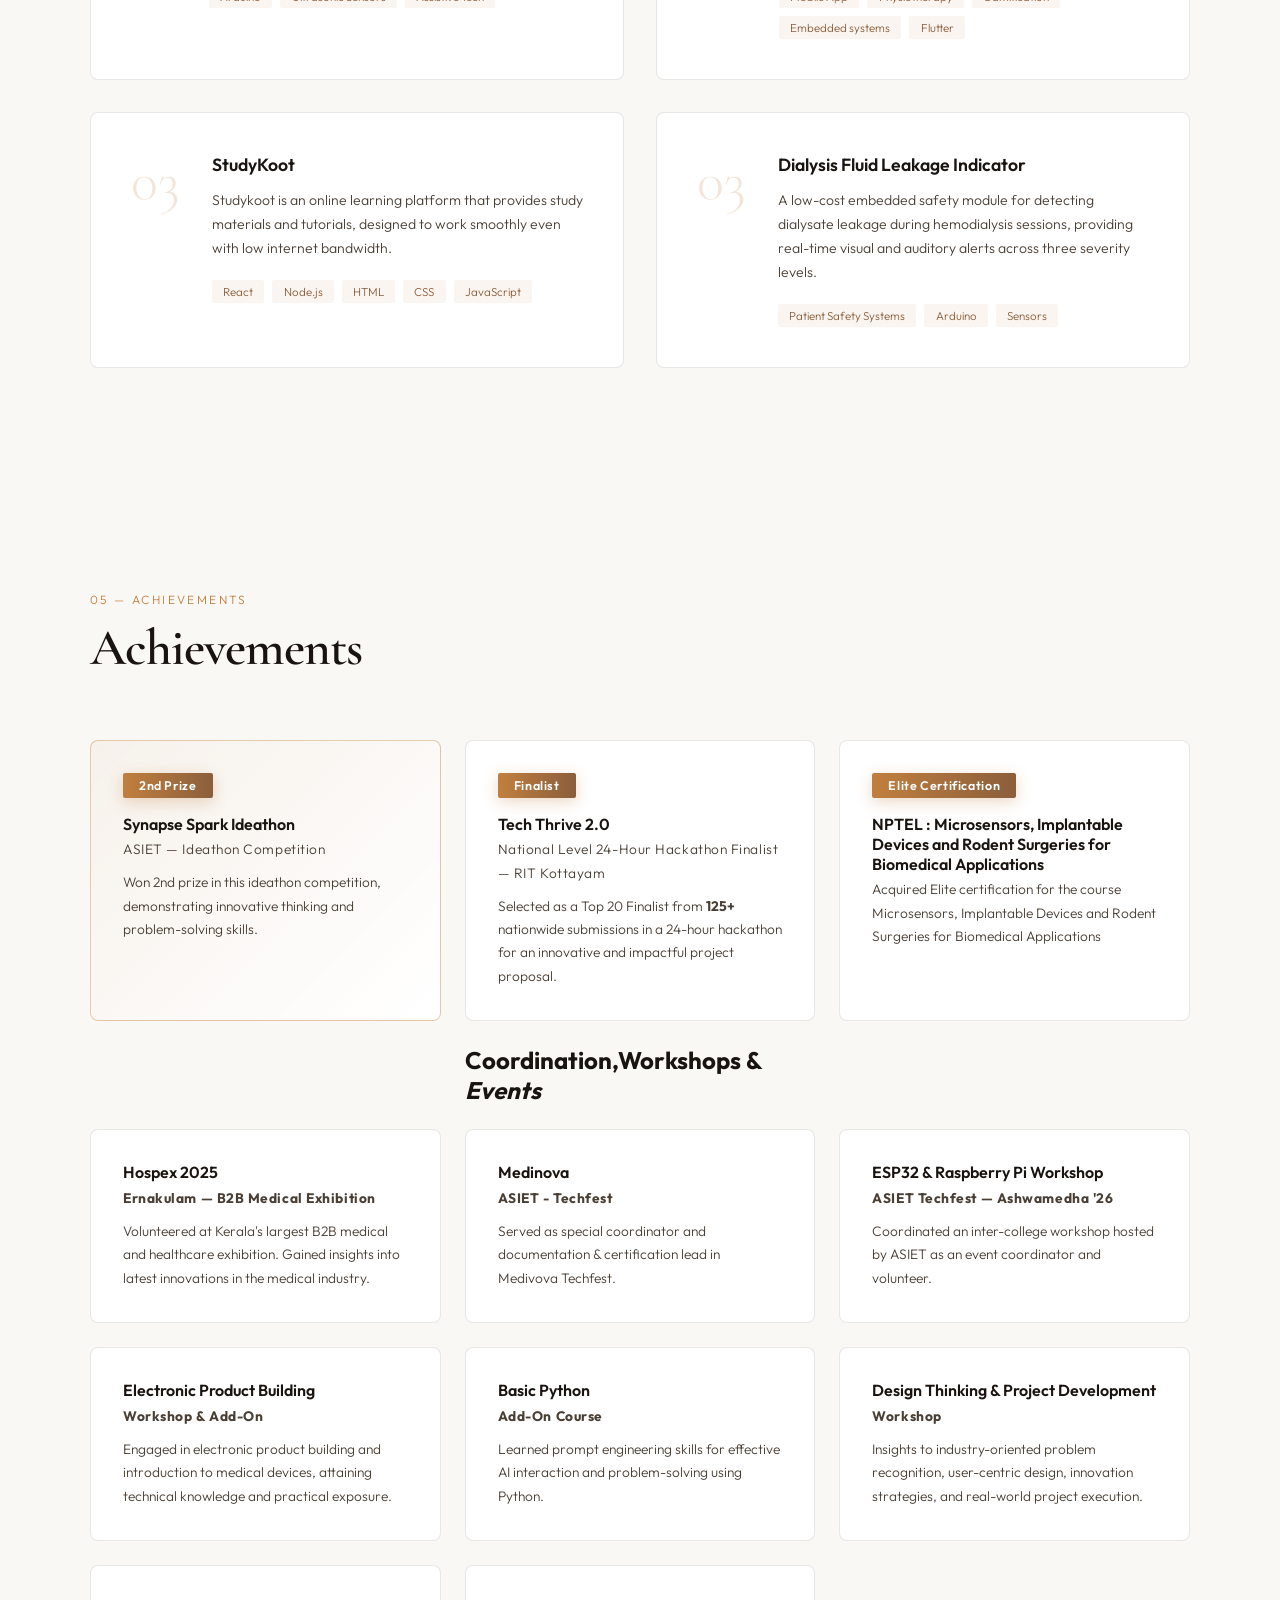
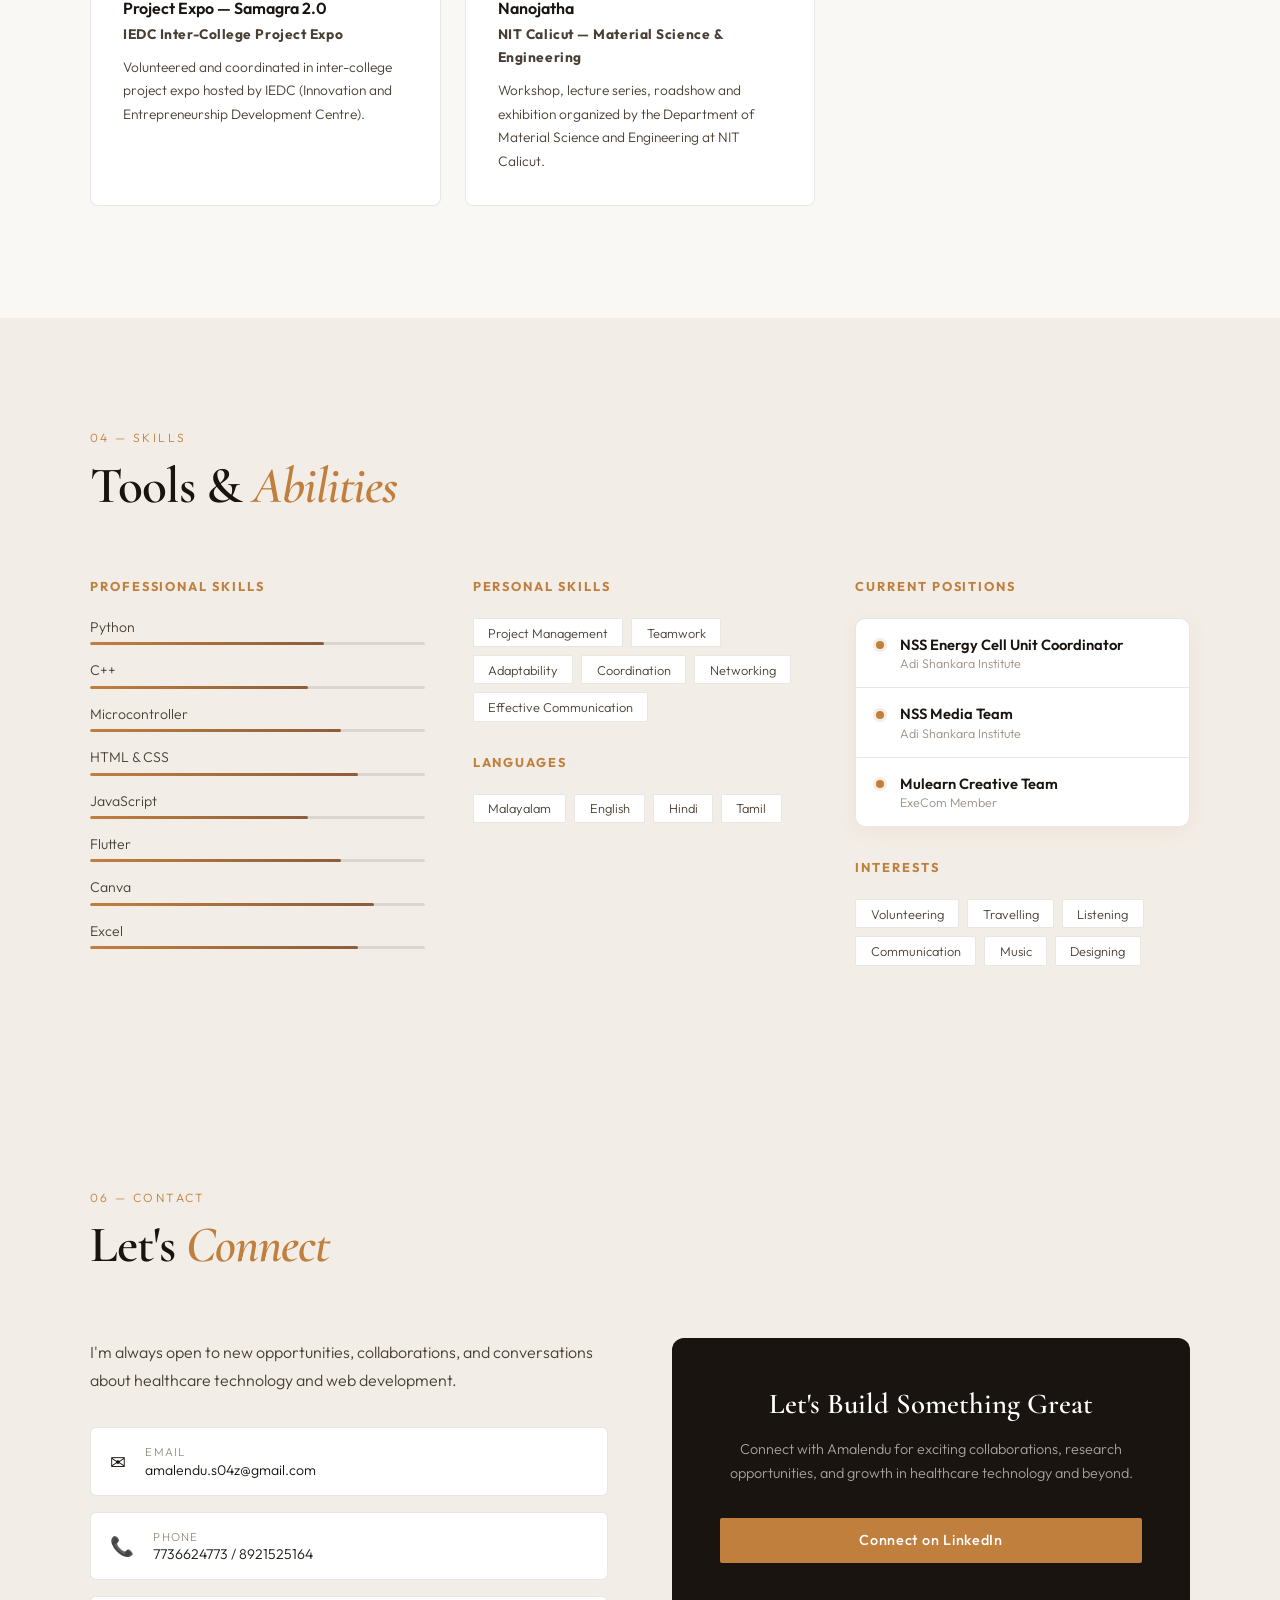
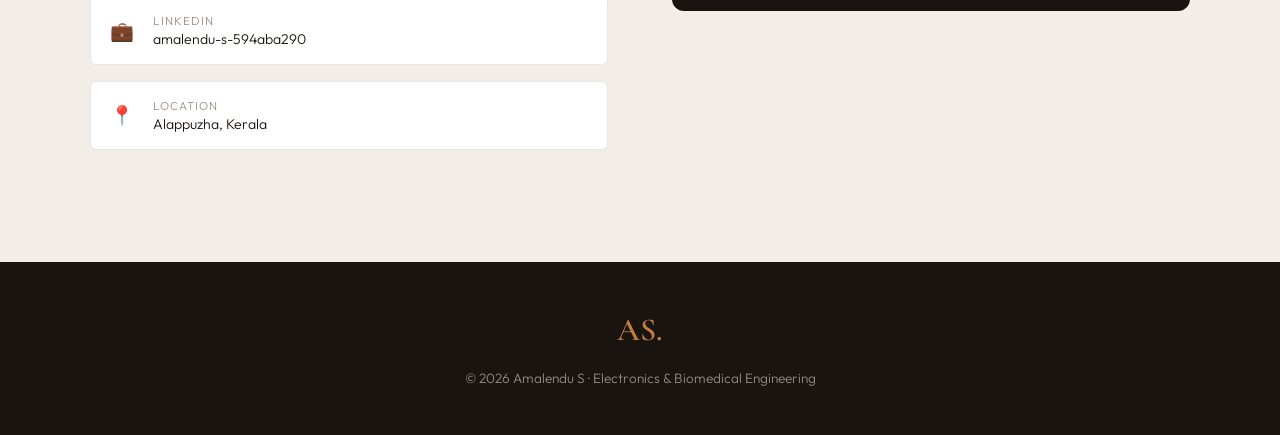
==== commit 6ab3621f: "Update portfolio.html" ====
--- a/portfolio.html
+++ b/portfolio.html
@@ -356,7 +356,7 @@
           <div class="workshop-card reveal">
             <div class="workshop-content">
               <h3>Design Thinking & Project Development</h3>
-              <p class="workshop-org"><b>Workshop<?</p>
+              <p class="workshop-org"><b>Workshop</b></p>
               <p>
                 Insights to industry-oriented problem recognition, user-centric
                 design, innovation strategies, and real-world project execution.
@@ -374,13 +374,10 @@
               </p>
             </div>
           </div>
-
           <div class="workshop-card reveal">
             <div class="workshop-content">
               <h3>Nanojatha</h3>
-              <p class="workshop-org">
-                <b>NIT Calicut — Material Science & Engineering</b>
-              </p>
+              <p class="workshop-org"><b>NIT Calicut — Material Science & Engineering</b></p>
               <p>
                 Workshop, lecture series, roadshow and exhibition organized by
                 the Department of Material Science and Engineering at NIT
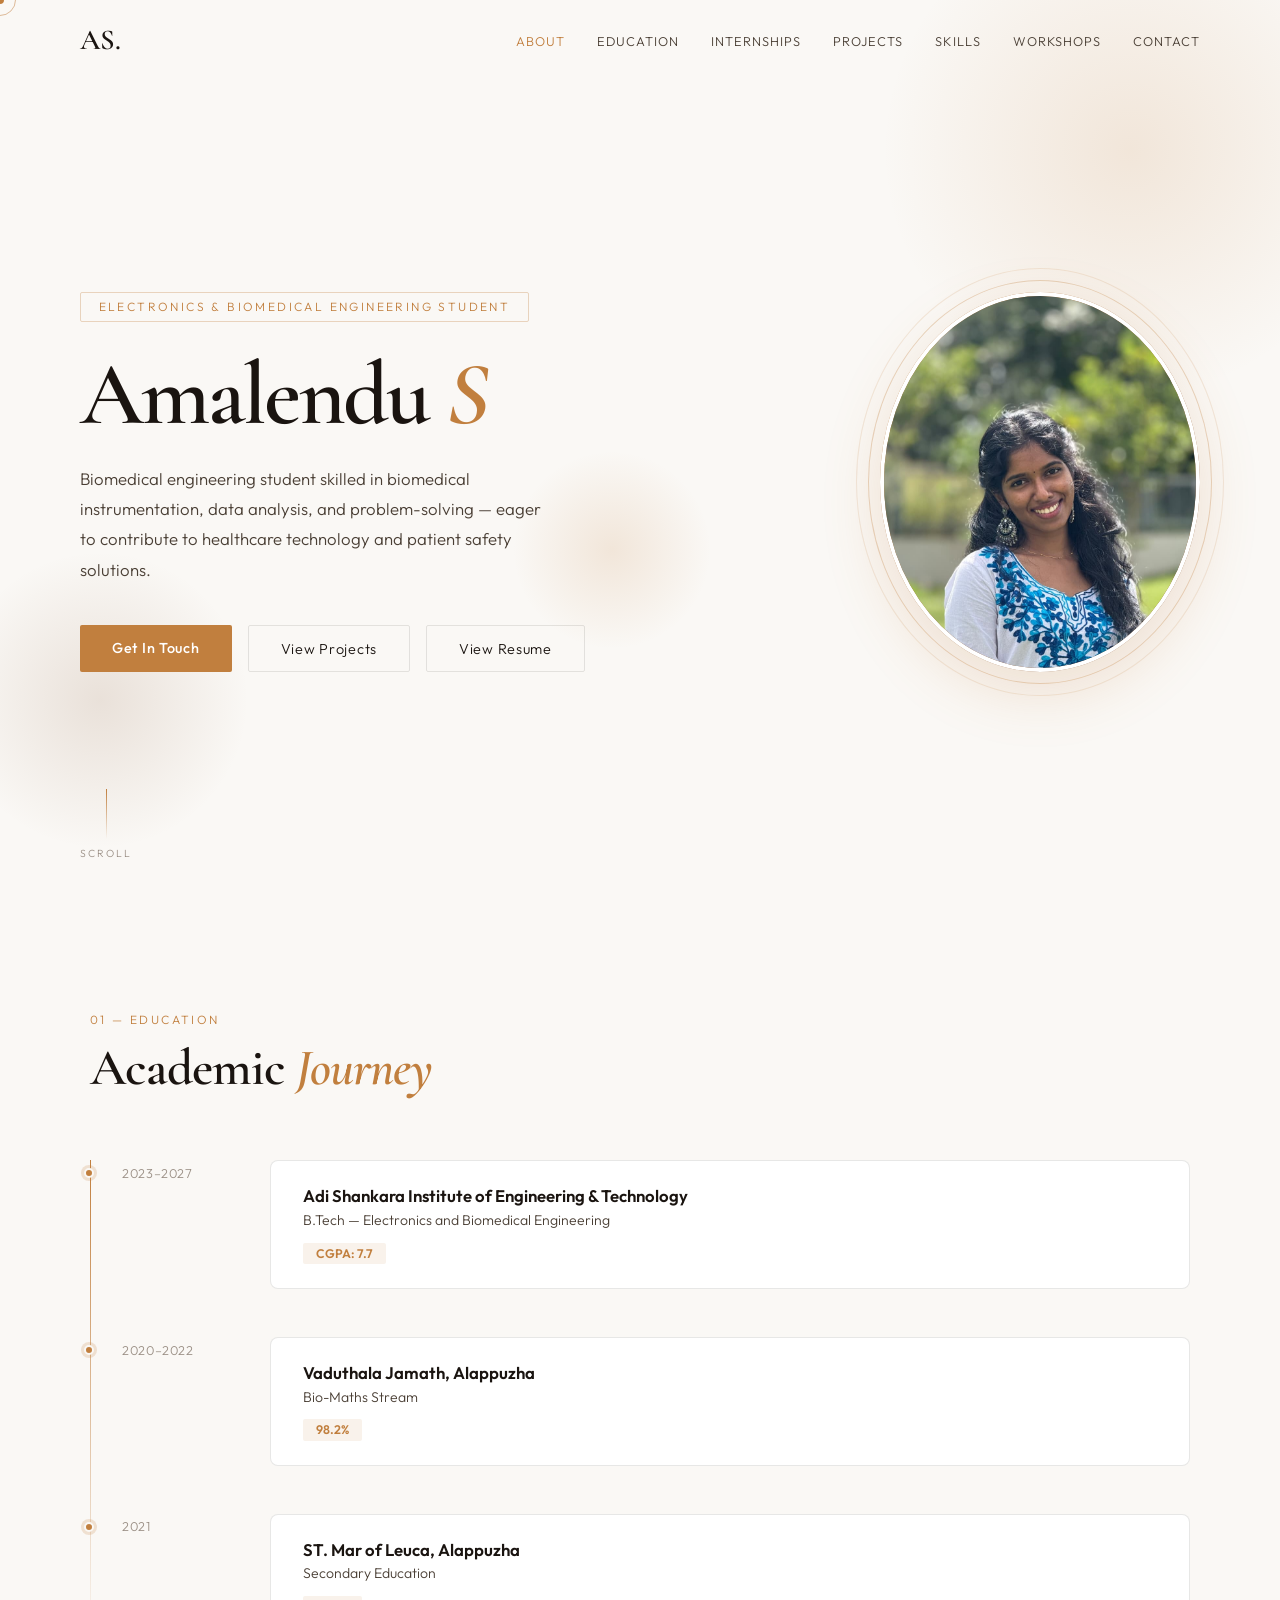
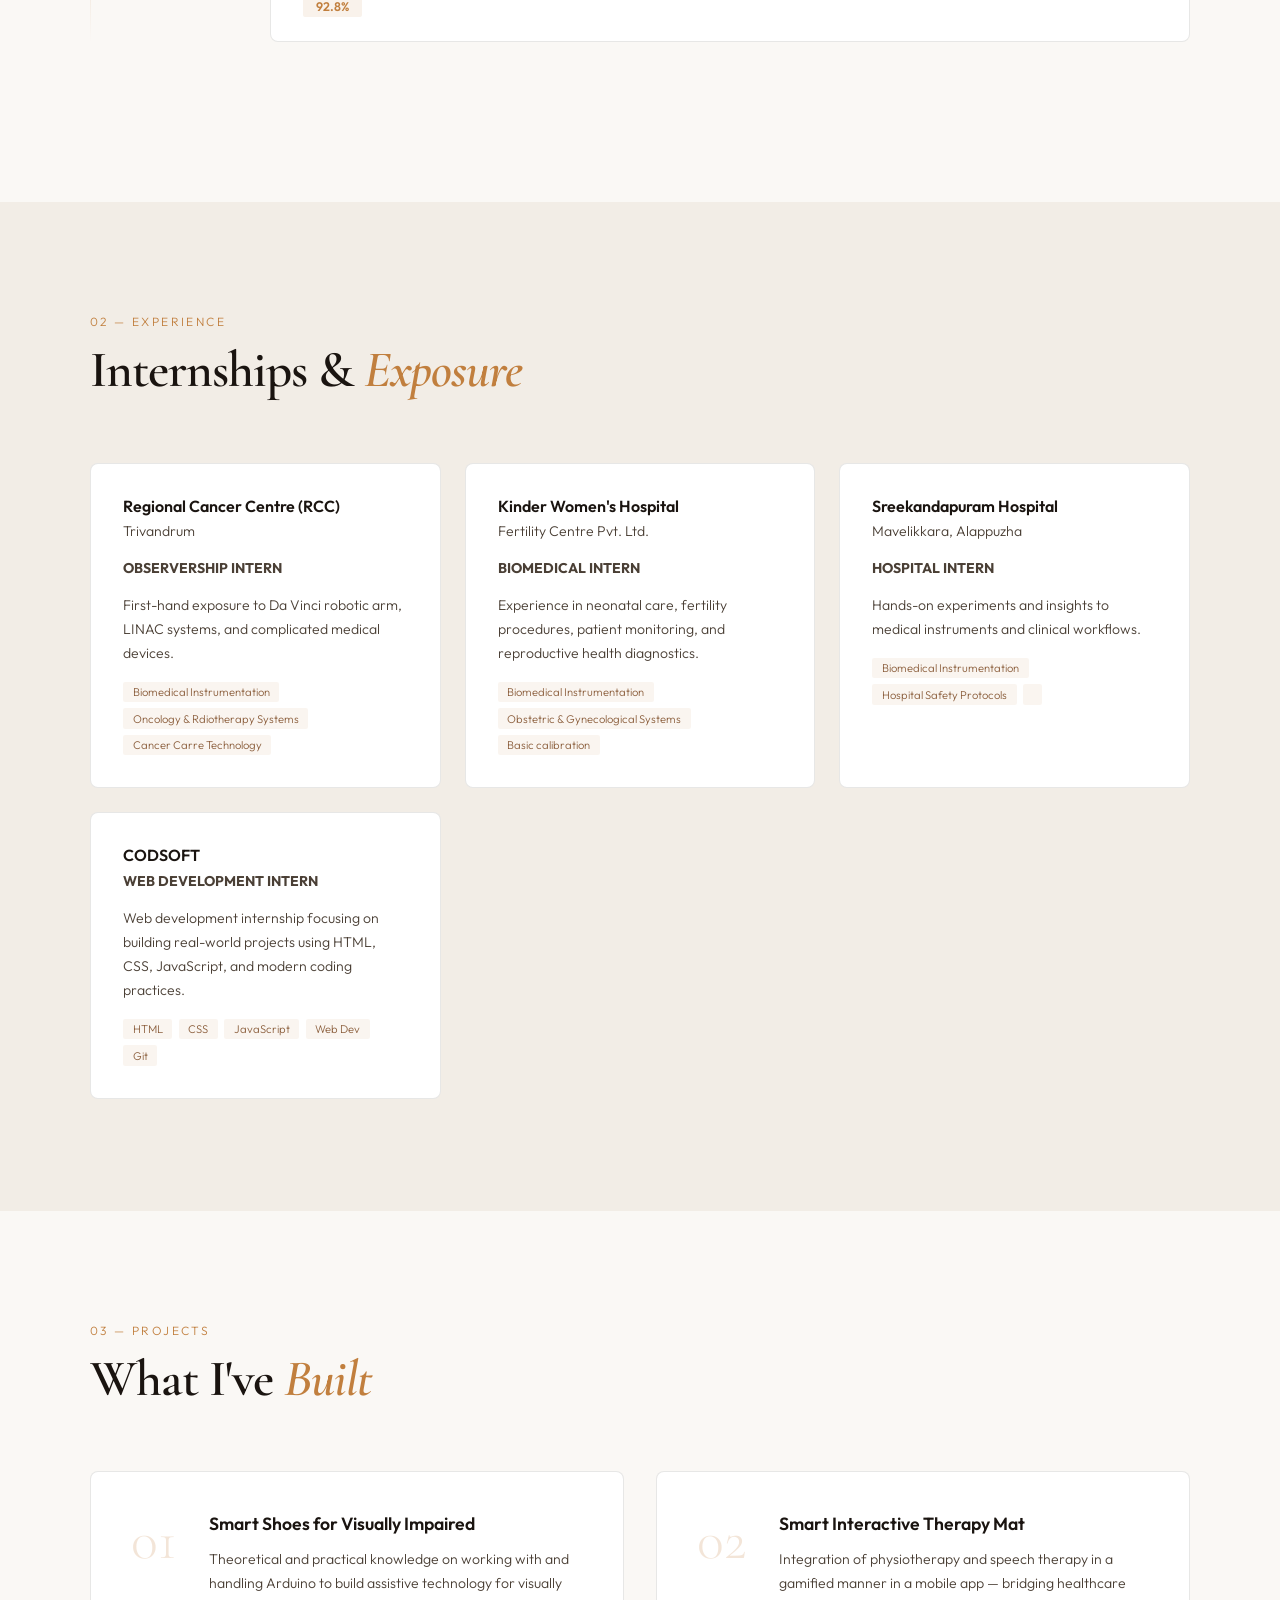
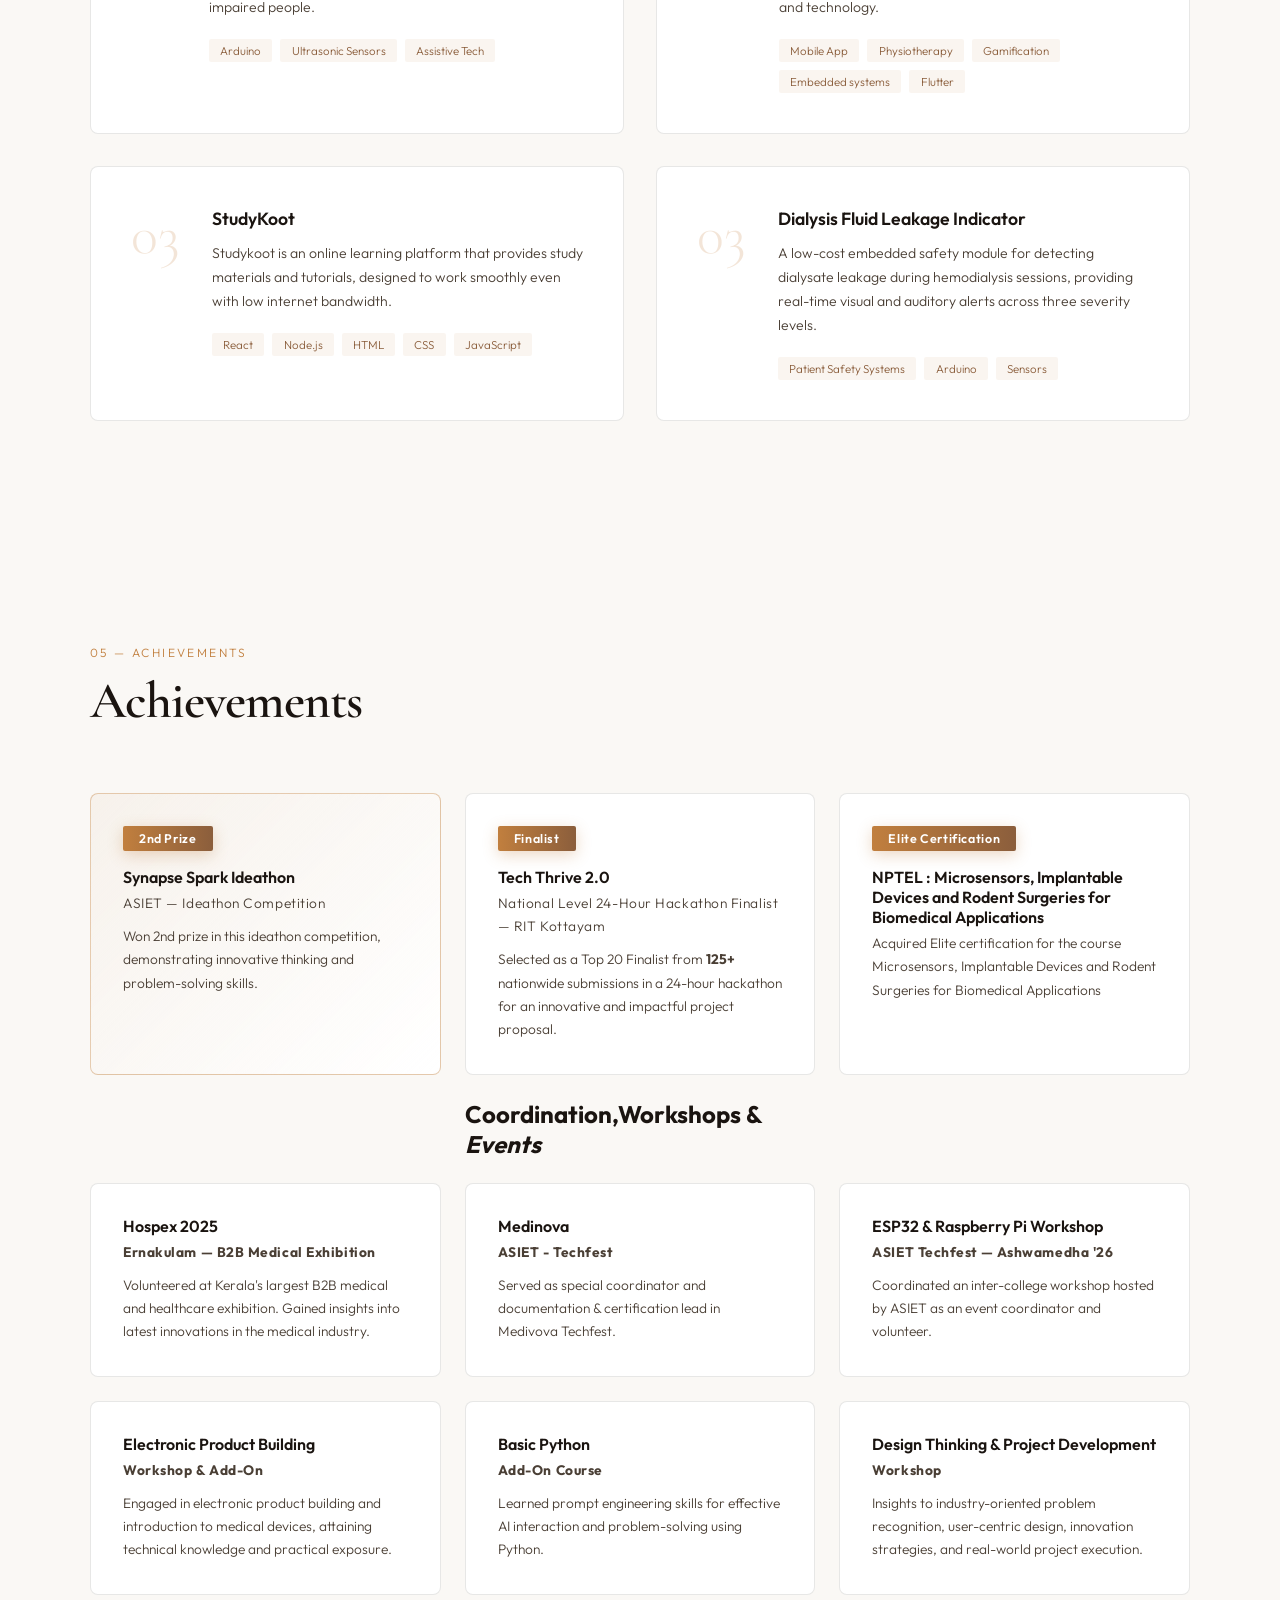
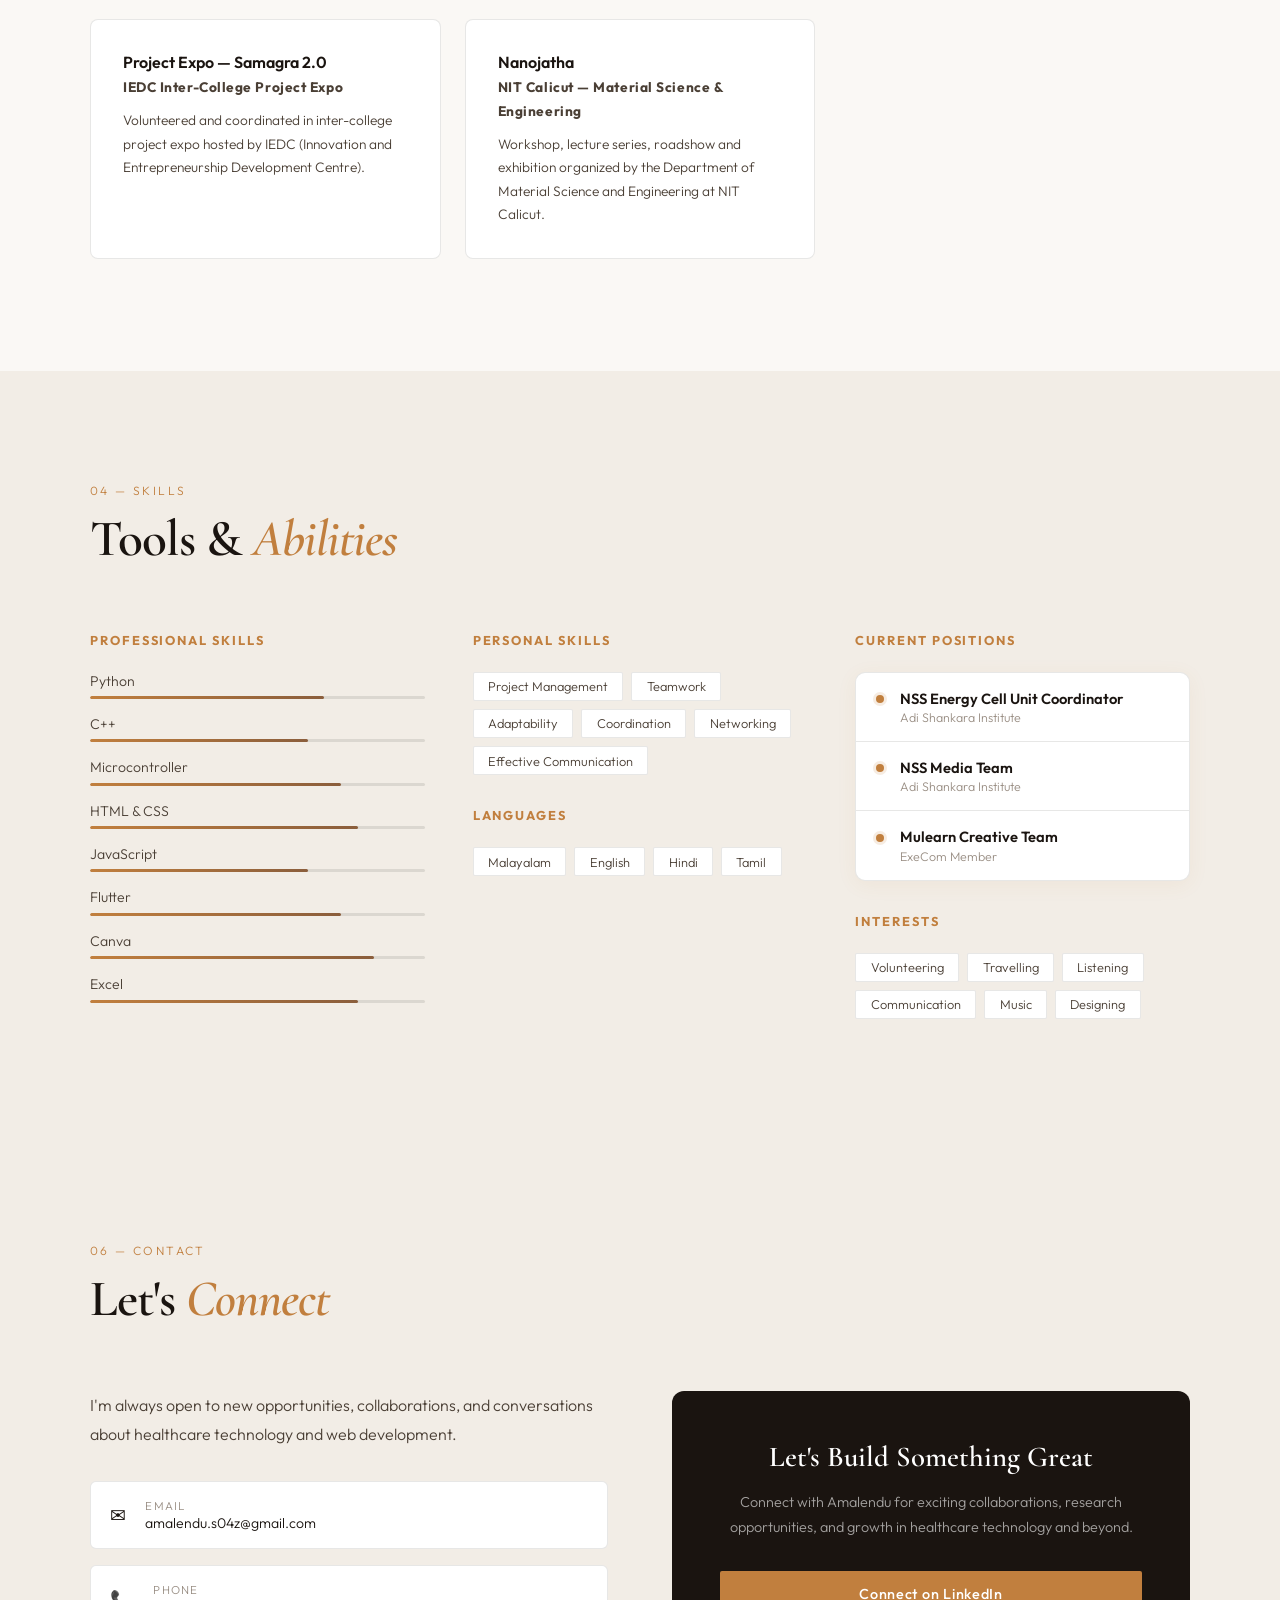
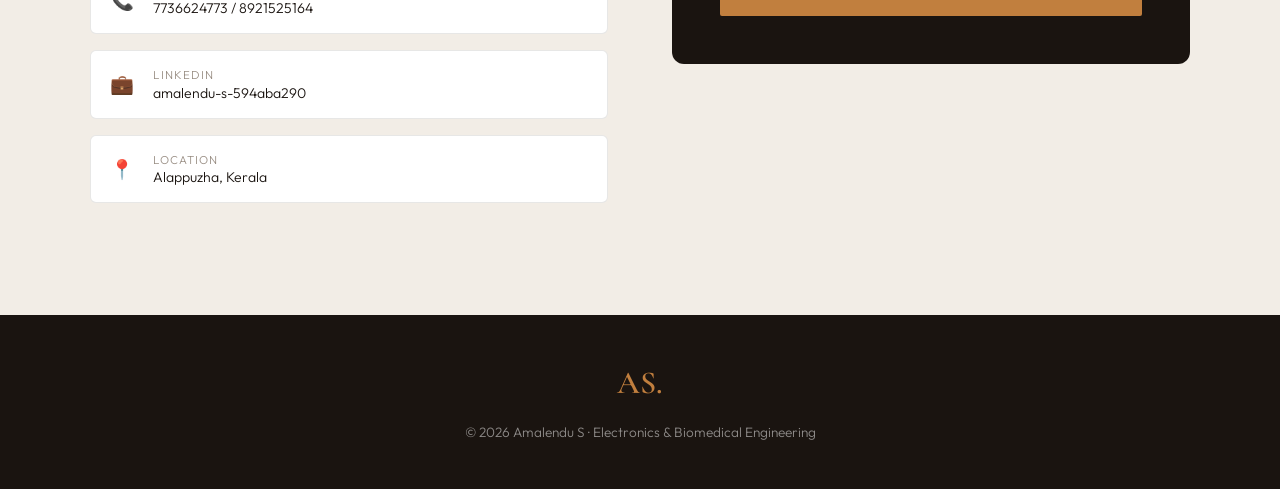
==== commit 227202c4: "Update portfolio.html" ====
--- a/portfolio.html
+++ b/portfolio.html
@@ -127,6 +127,8 @@
             </p>
             <div class="card-tags">
               <span>Biomedical Instrumentation</span>
+              <span>Oncology & Rdiotherapy Systems</span>
+              <span>Cancer Carre Technology</span>
             </div>
           </div>
           <div class="card reveal">
@@ -139,6 +141,8 @@
             </p>
             <div class="card-tags">
               <span>Biomedical Instrumentation</span>
+              <span>Obstetric & Gynecological Systems</span>
+              <span>Basic calibration</span>
             </div>
           </div>
           <div class="card reveal">
@@ -151,6 +155,8 @@
             </p>
             <div class="card-tags">
               <span>Biomedical Instrumentation</span>
+              <span>Hospital Safety Protocols</span>
+              <span></span>
             </div>
           </div>
           <div class="card reveal">
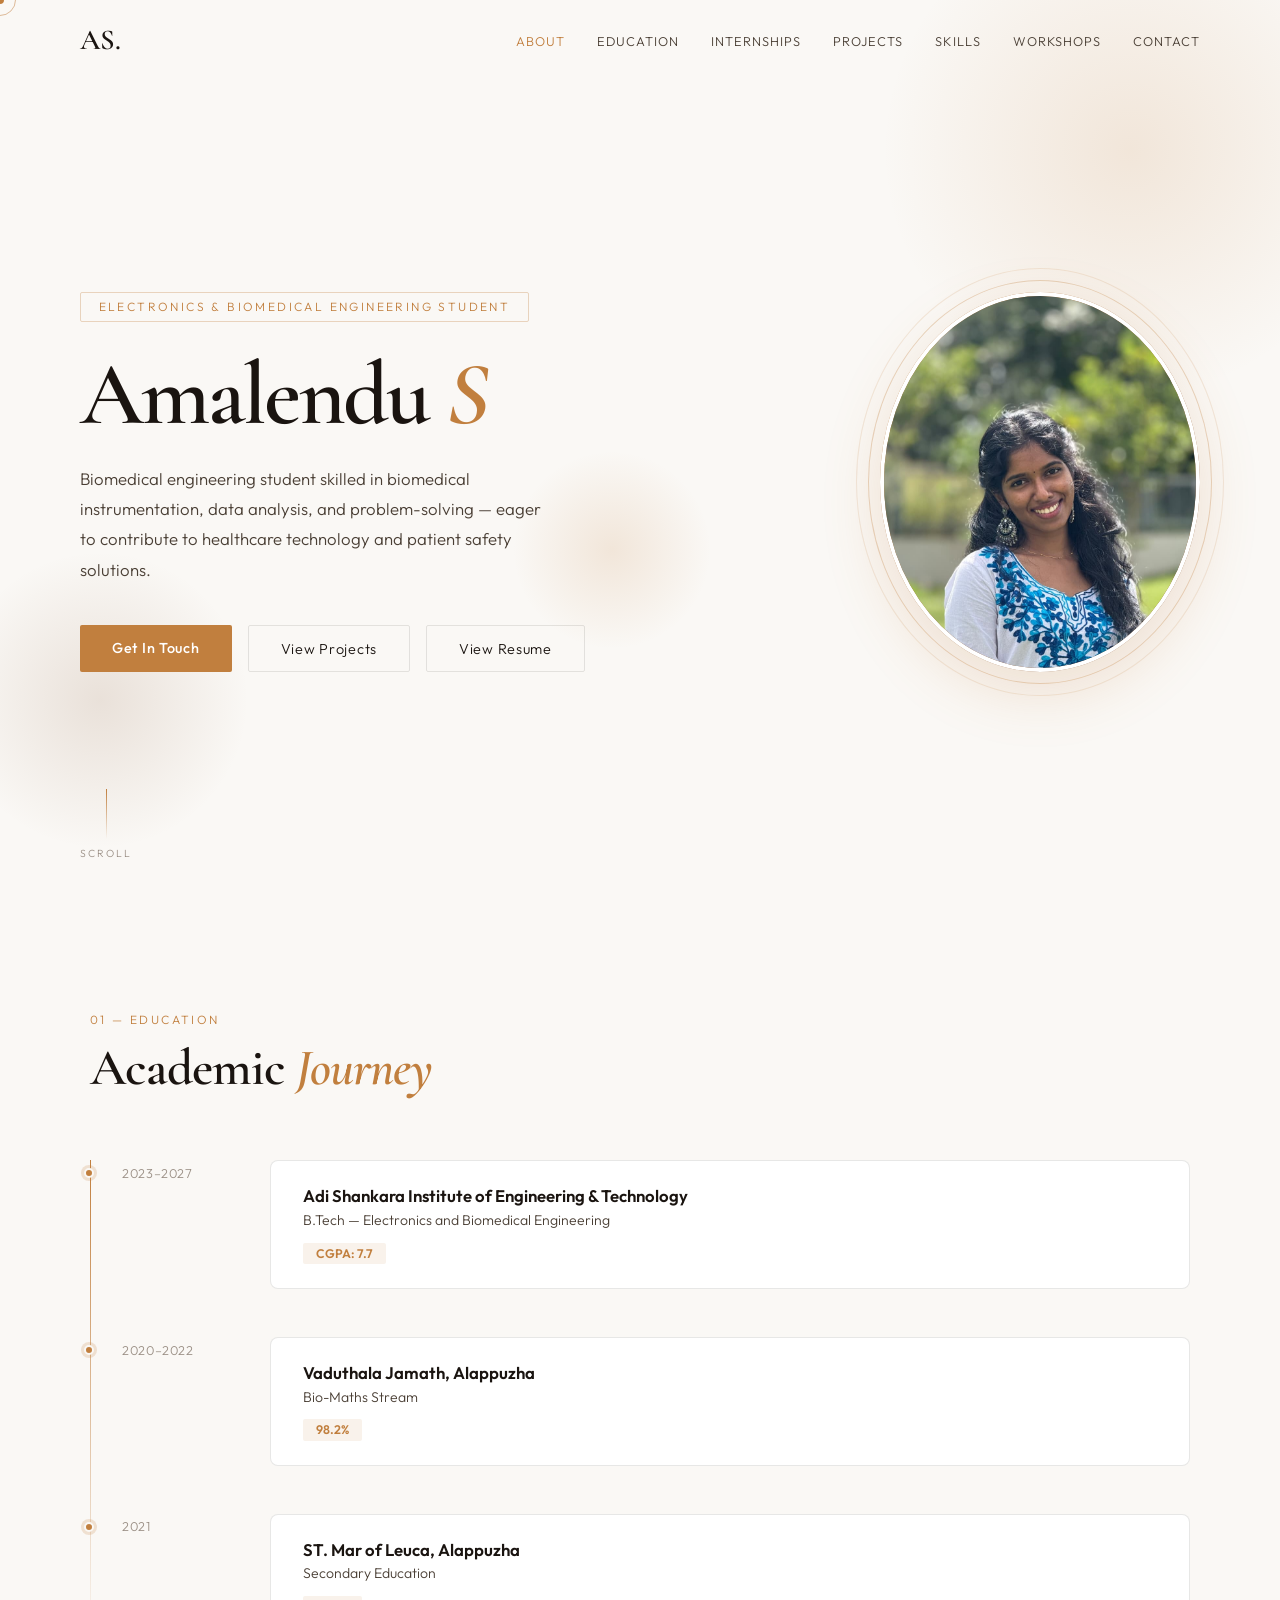
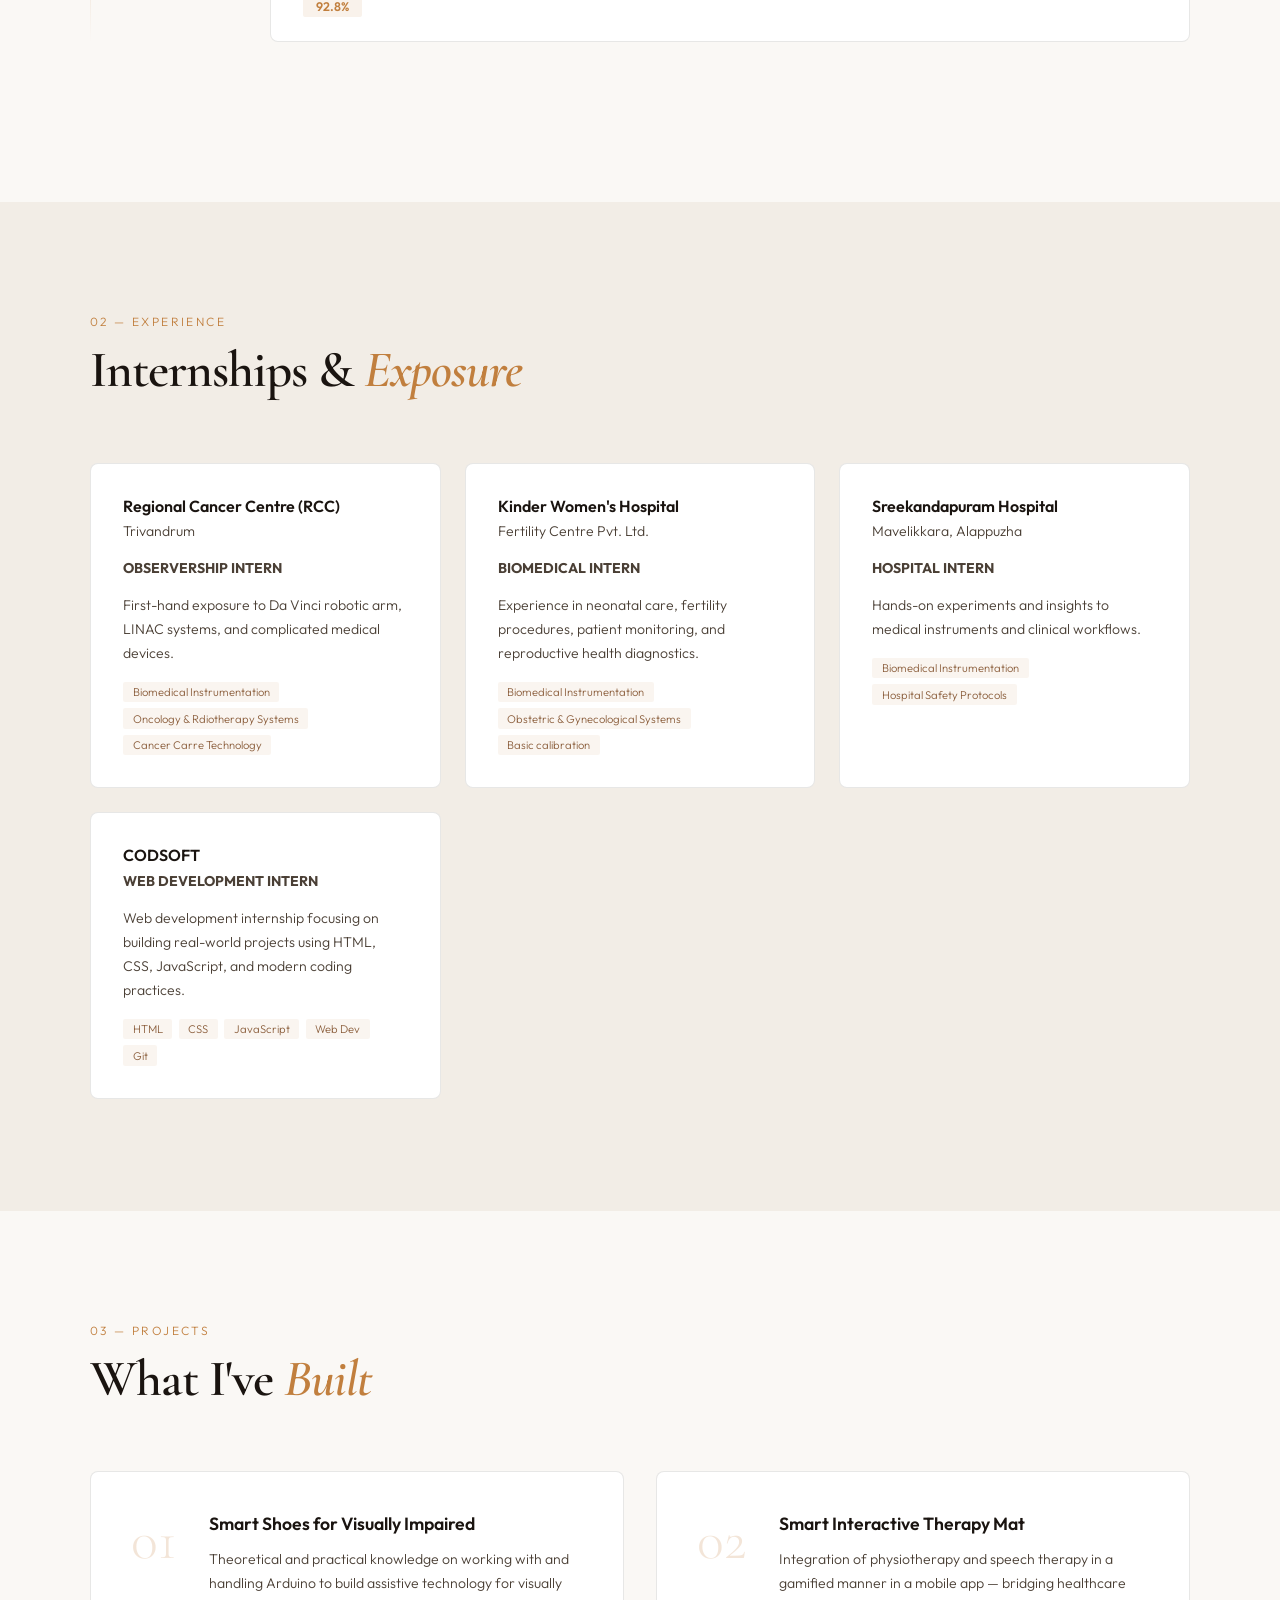
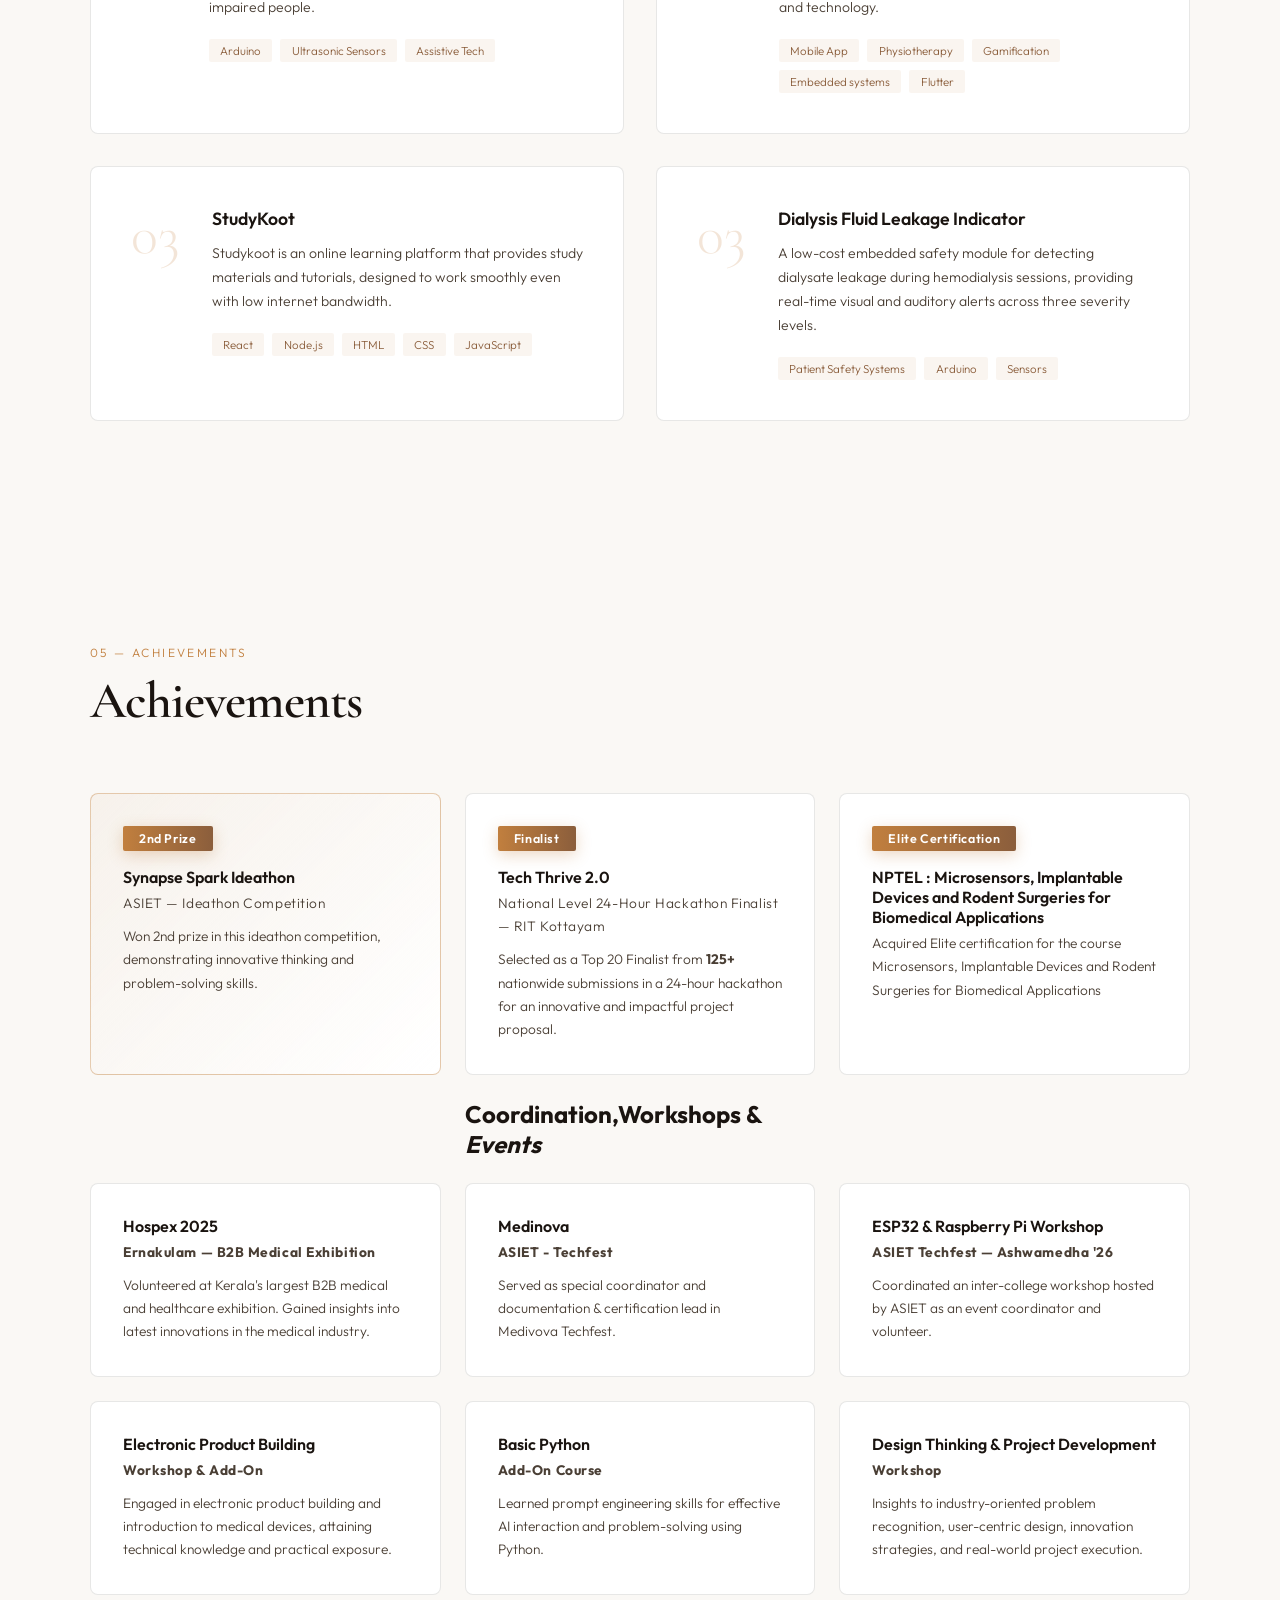
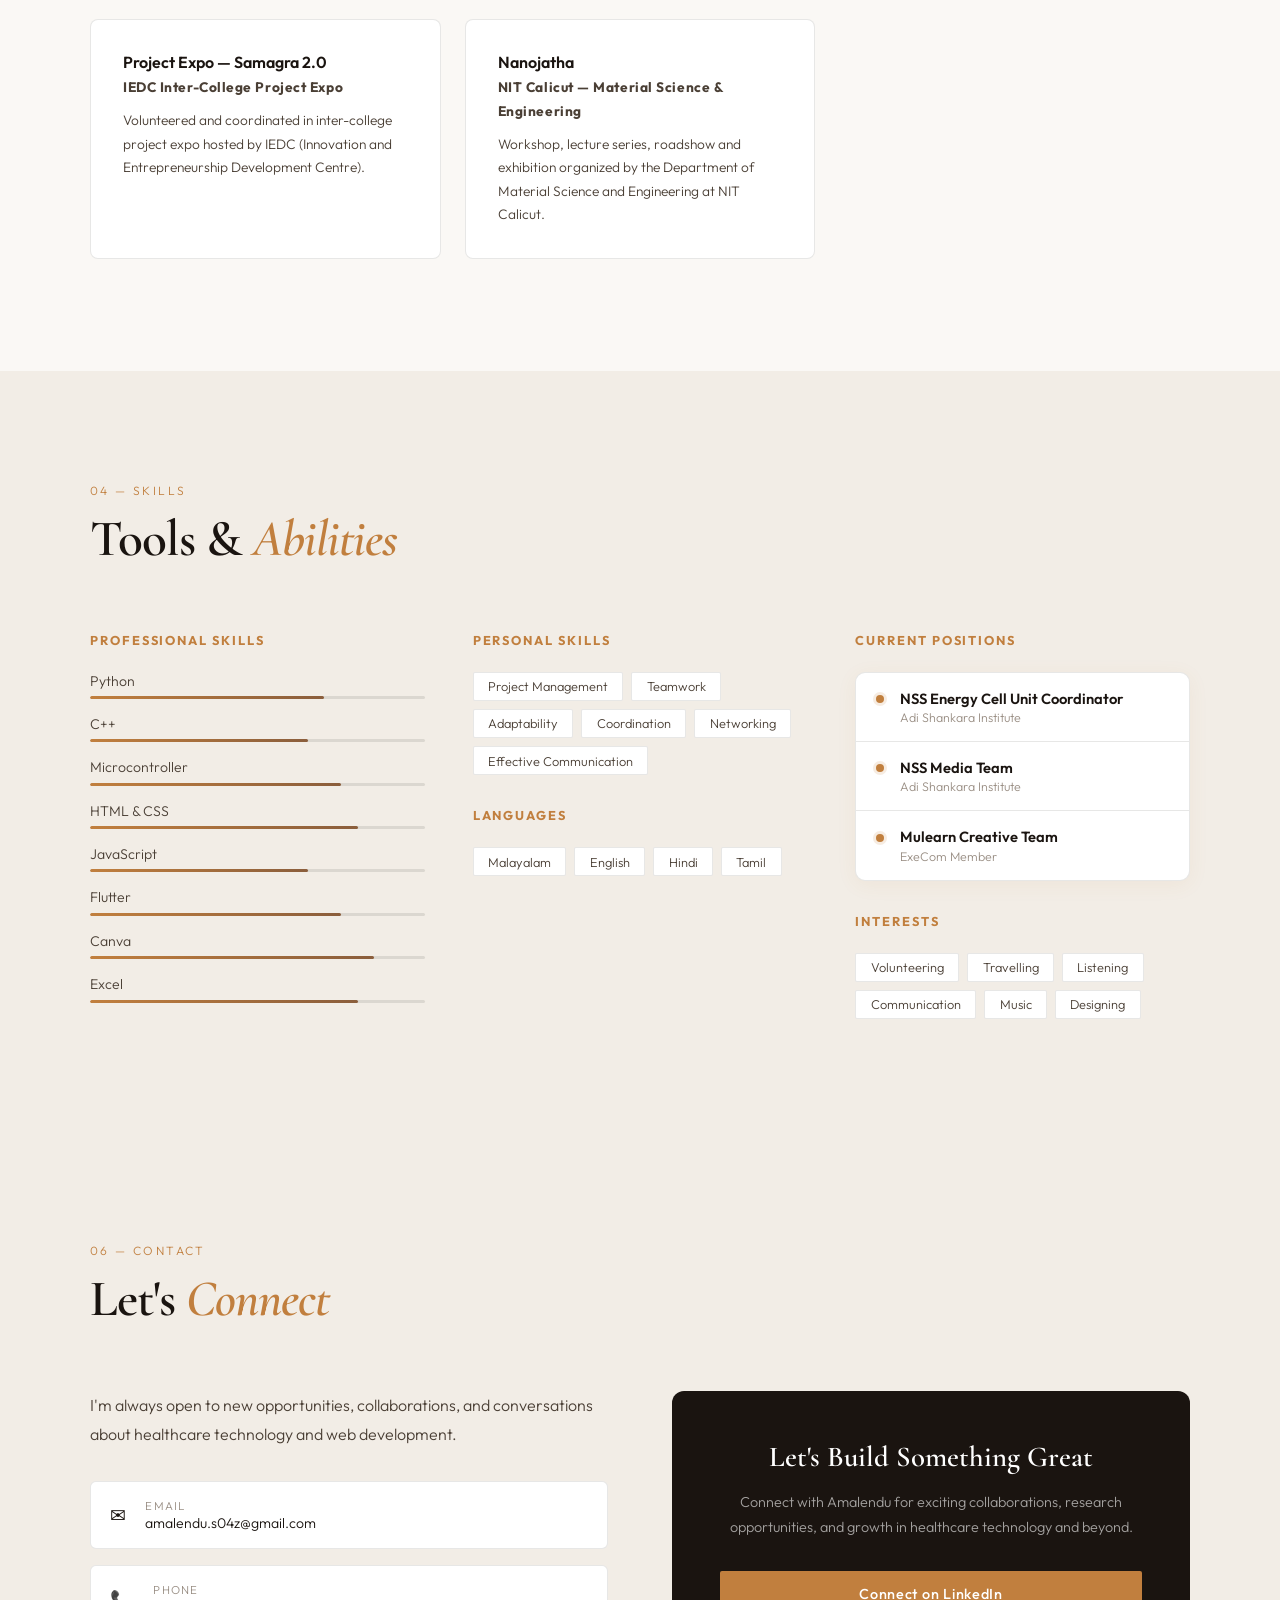
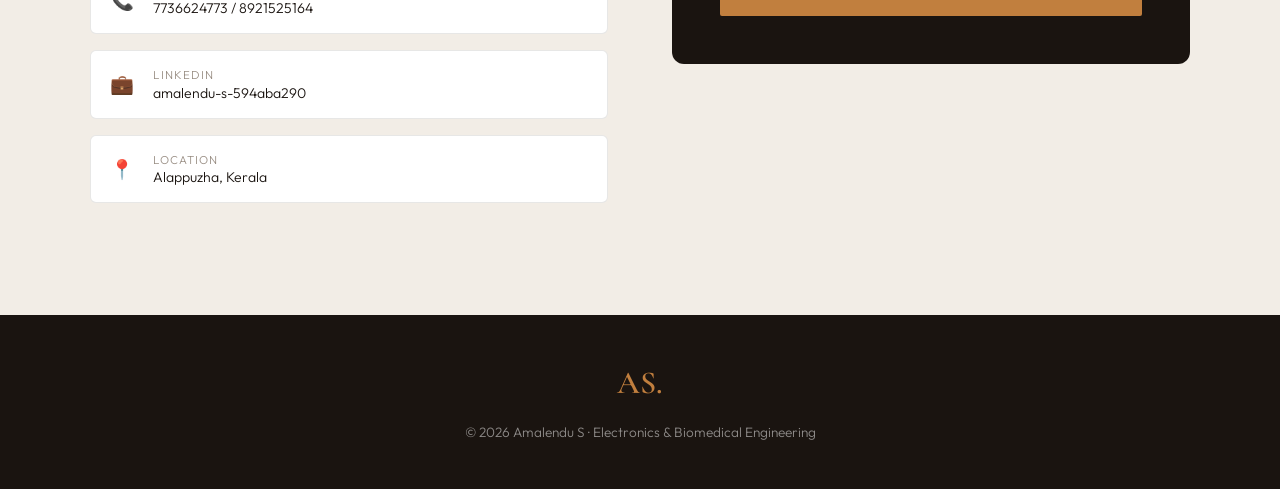
==== commit 04a9e65b: "Update portfolio.html" ====
--- a/portfolio.html
+++ b/portfolio.html
@@ -156,7 +156,6 @@
             <div class="card-tags">
               <span>Biomedical Instrumentation</span>
               <span>Hospital Safety Protocols</span>
-              <span></span>
             </div>
           </div>
           <div class="card reveal">
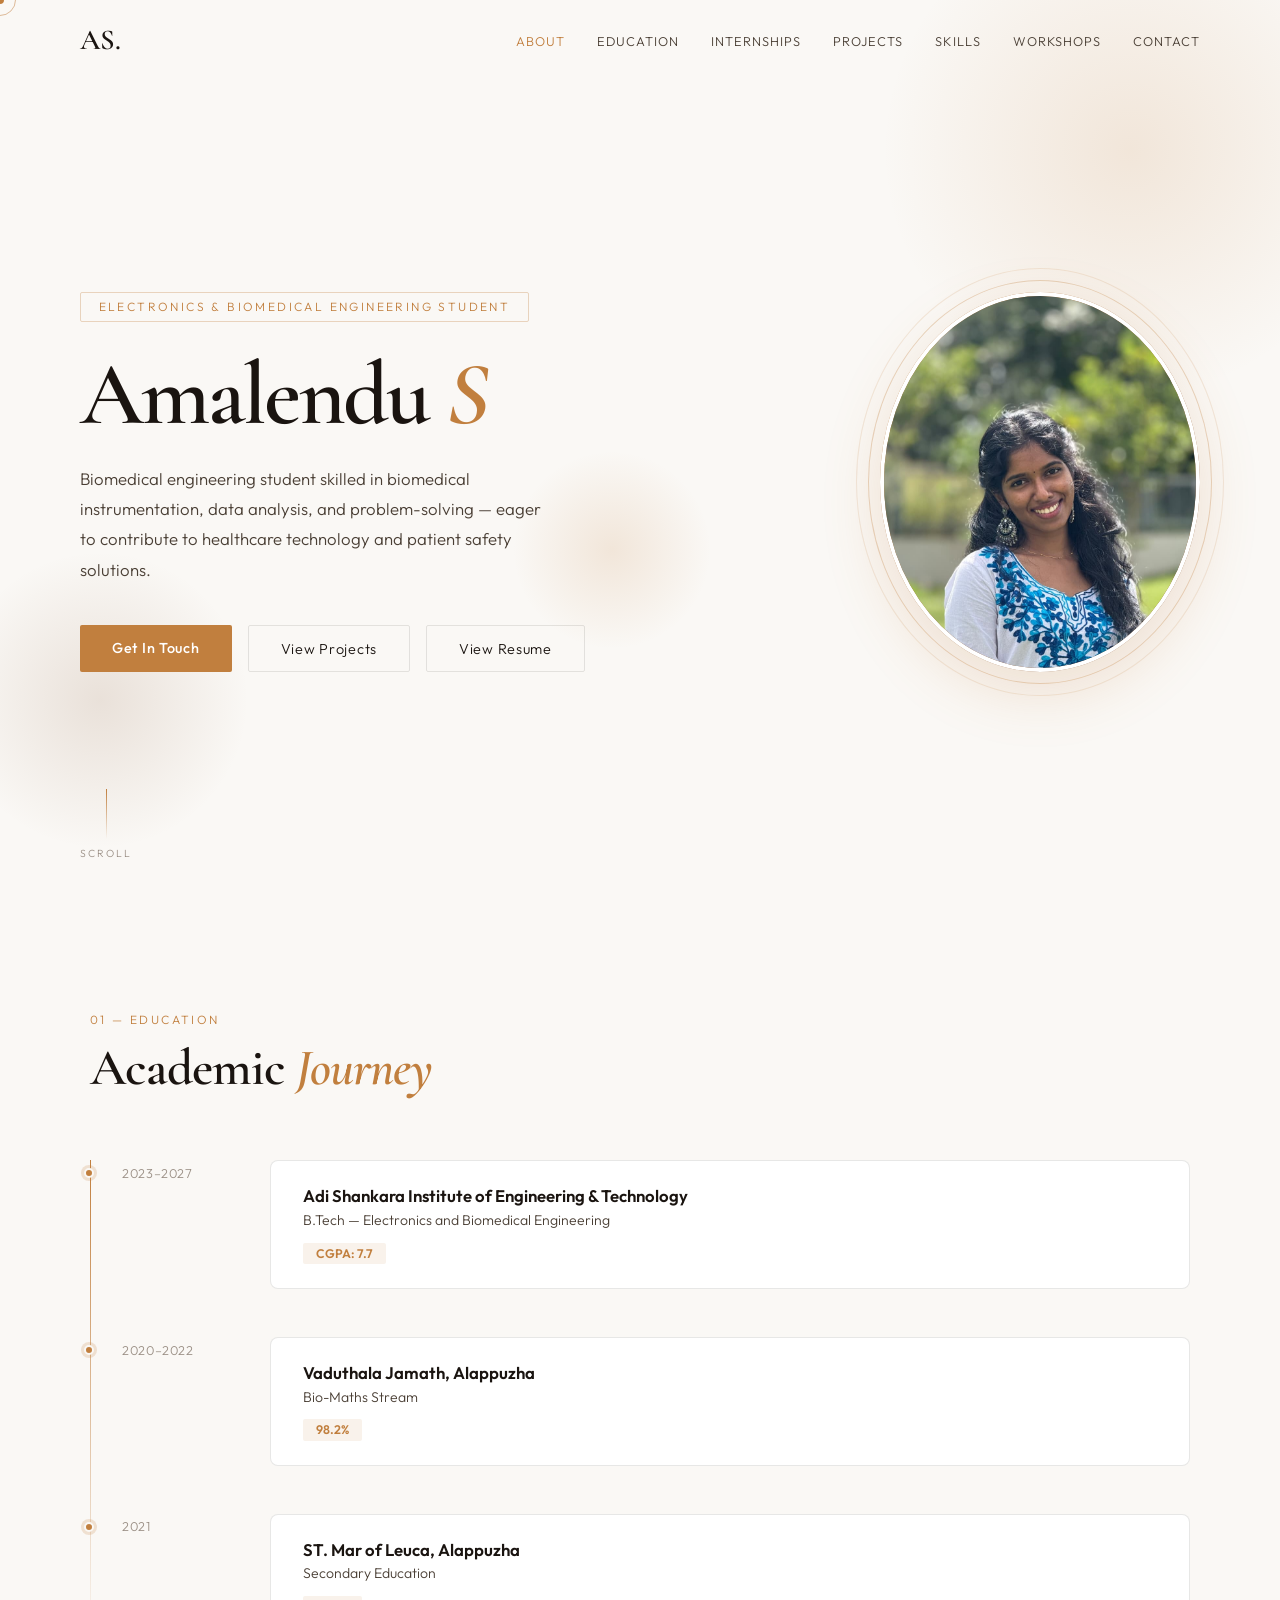
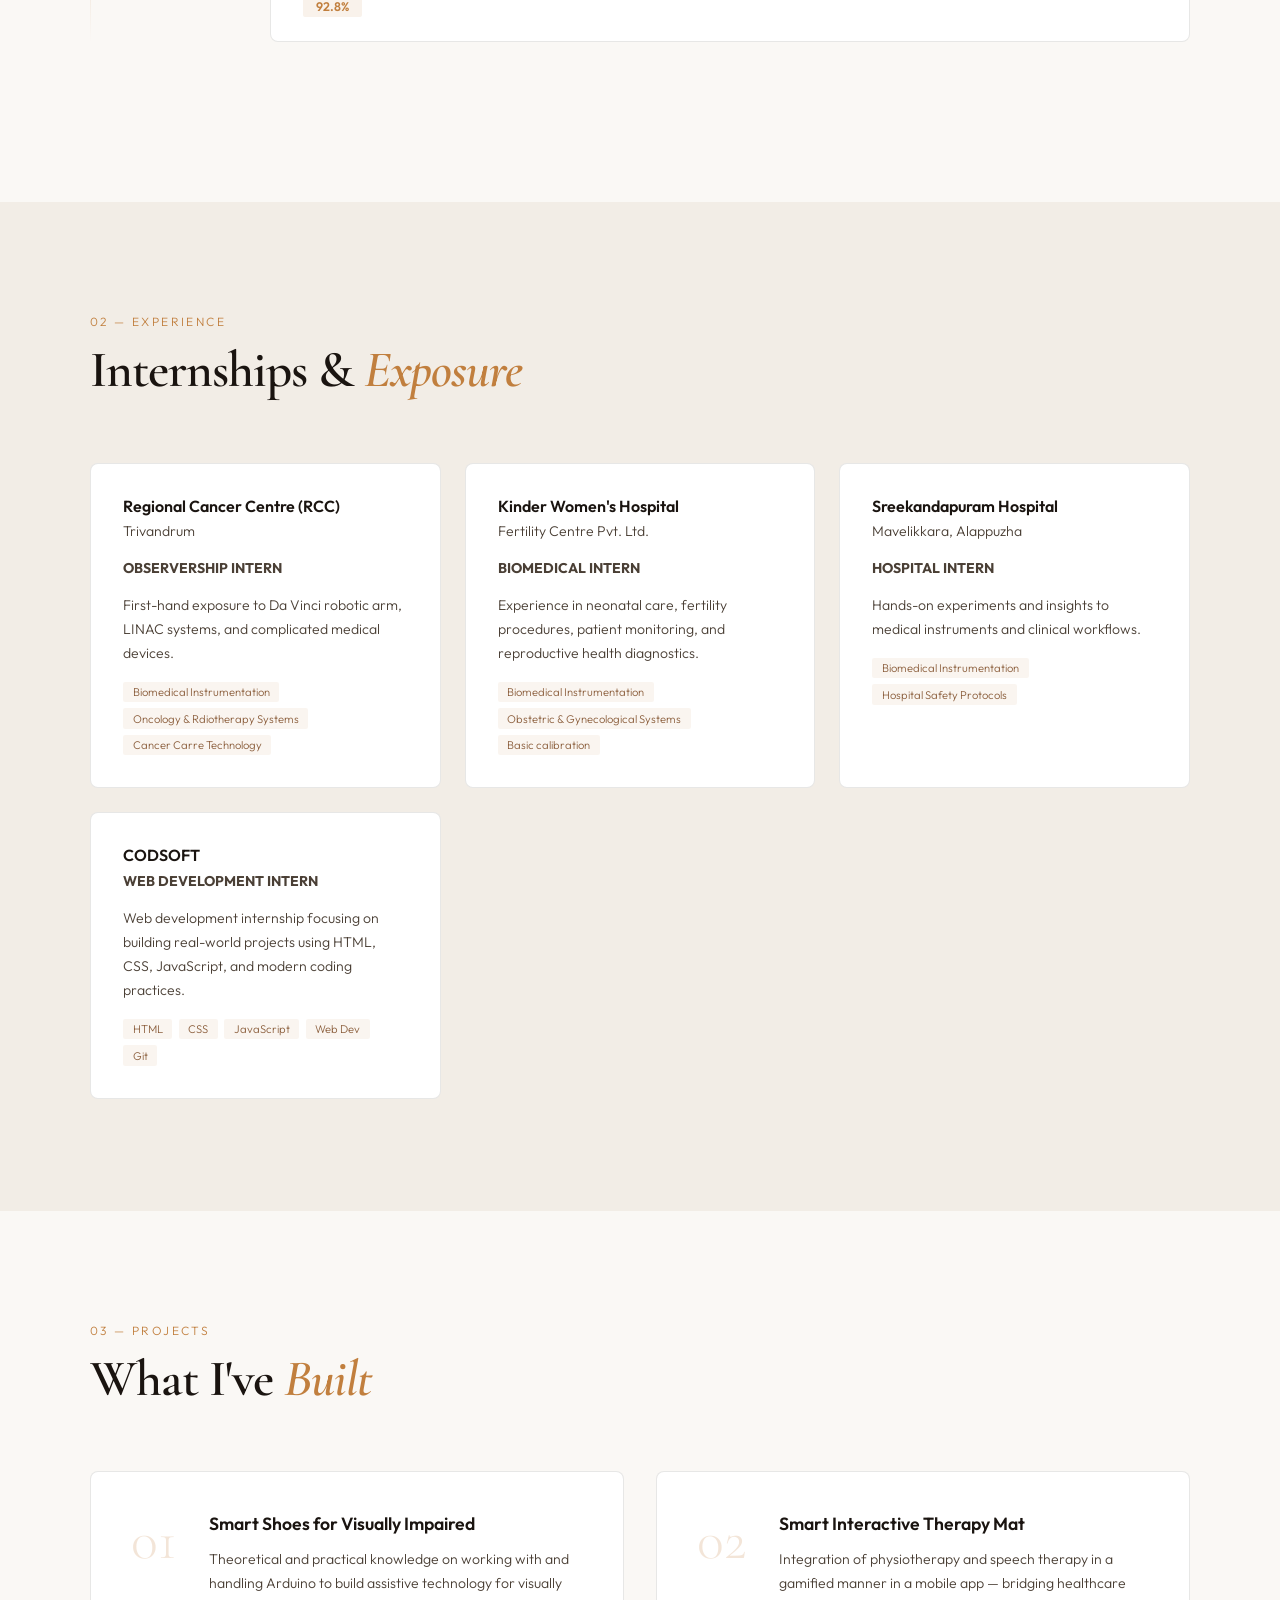
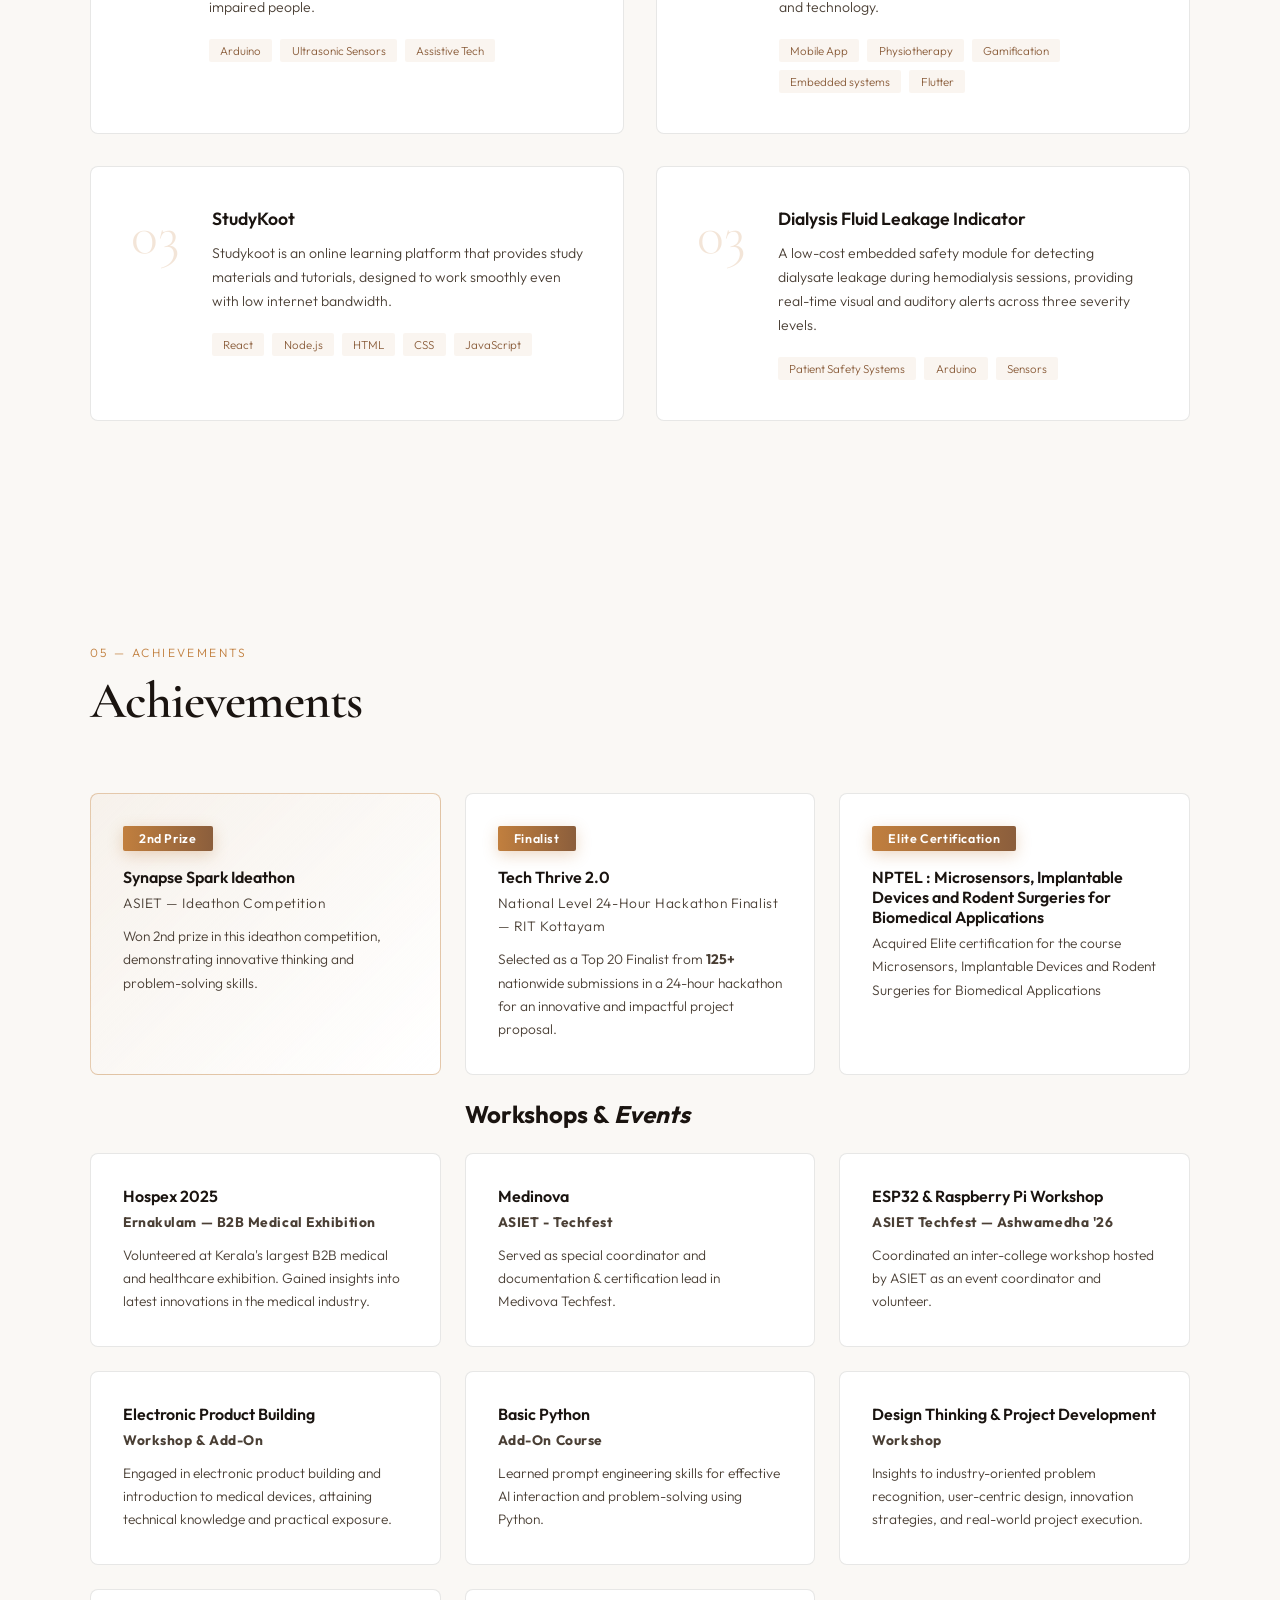
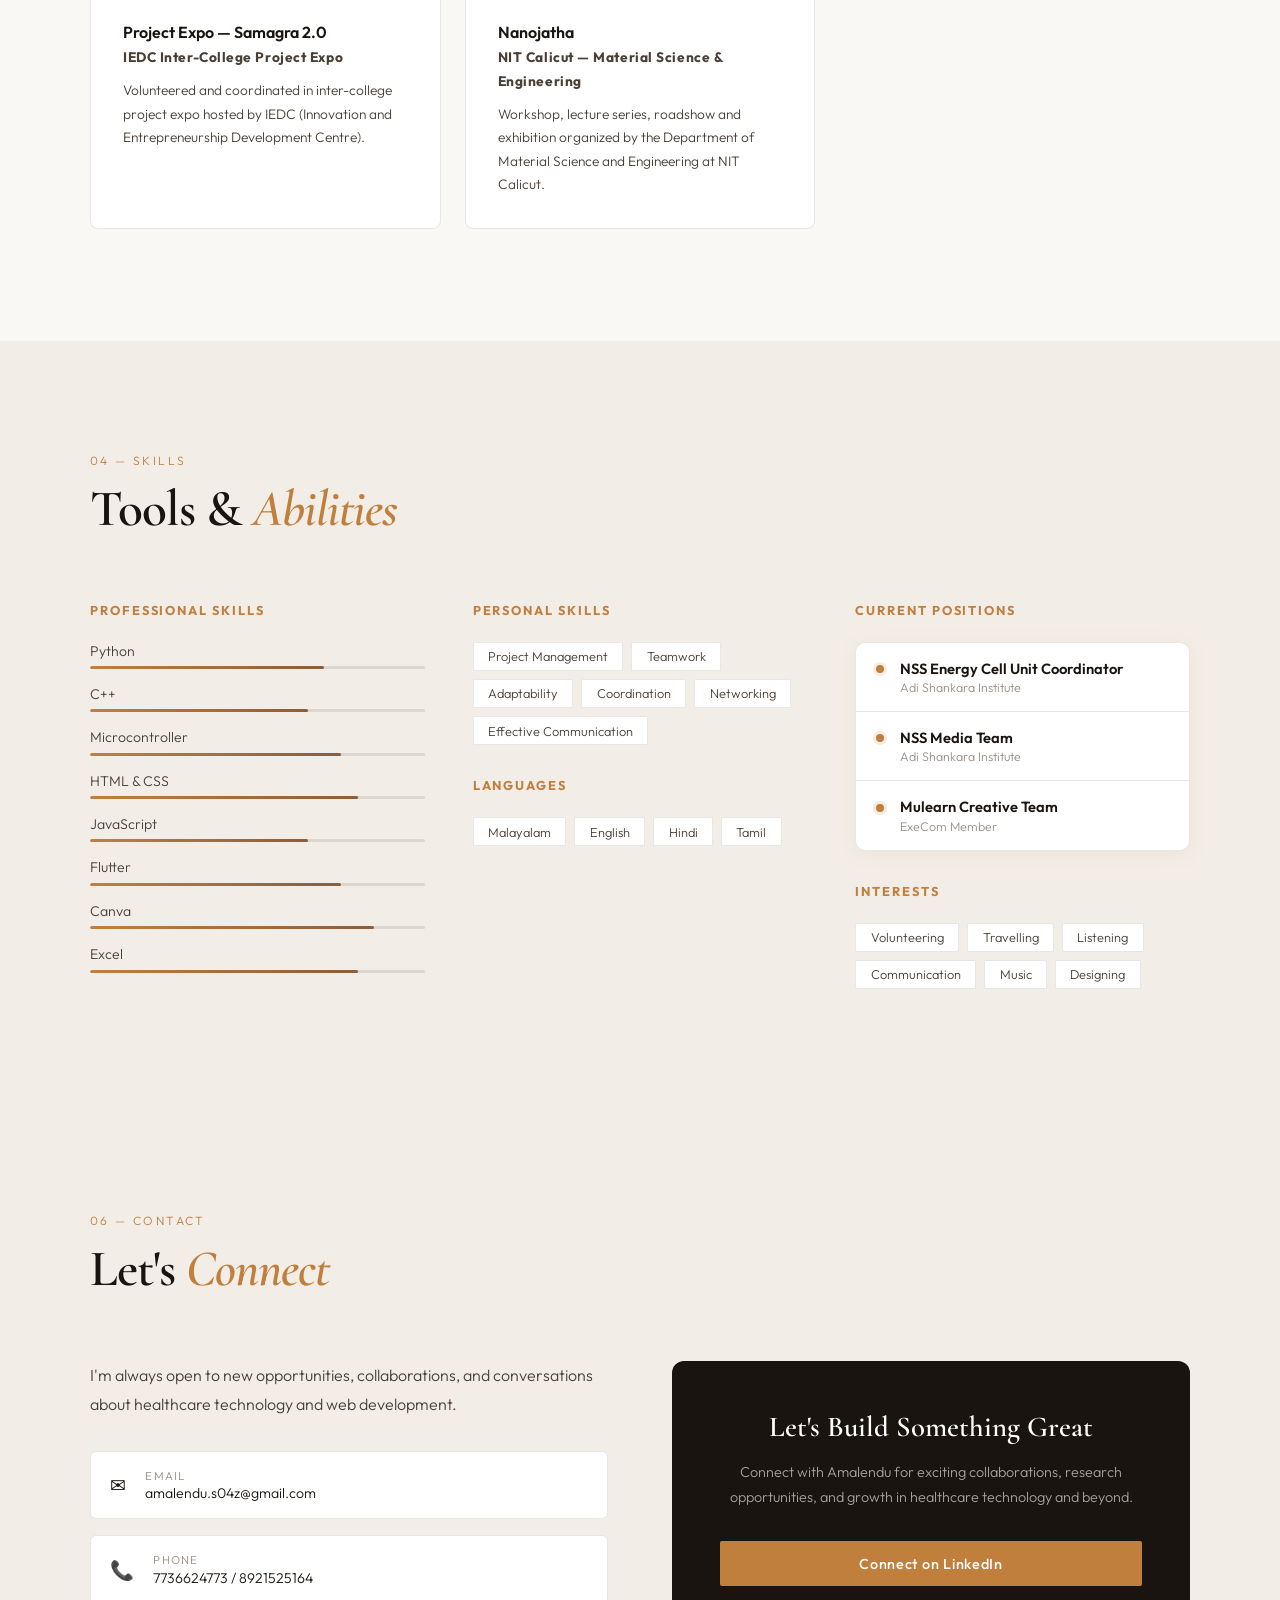
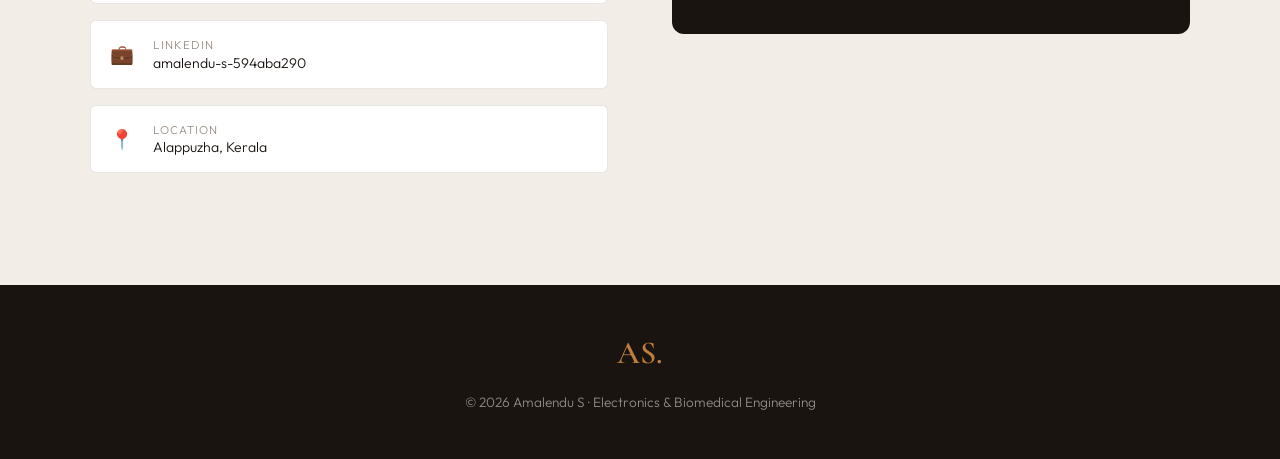
==== commit f1686322: "Update portfolio.html" ====
--- a/portfolio.html
+++ b/portfolio.html
@@ -298,7 +298,7 @@
             </div>
           </div>
 <p>
-    <h2>Coordination,Workshops & <em>Events</em></h2>
+    <h2>Workshops & <em>Events</em></h2>
  </p>
           
 
